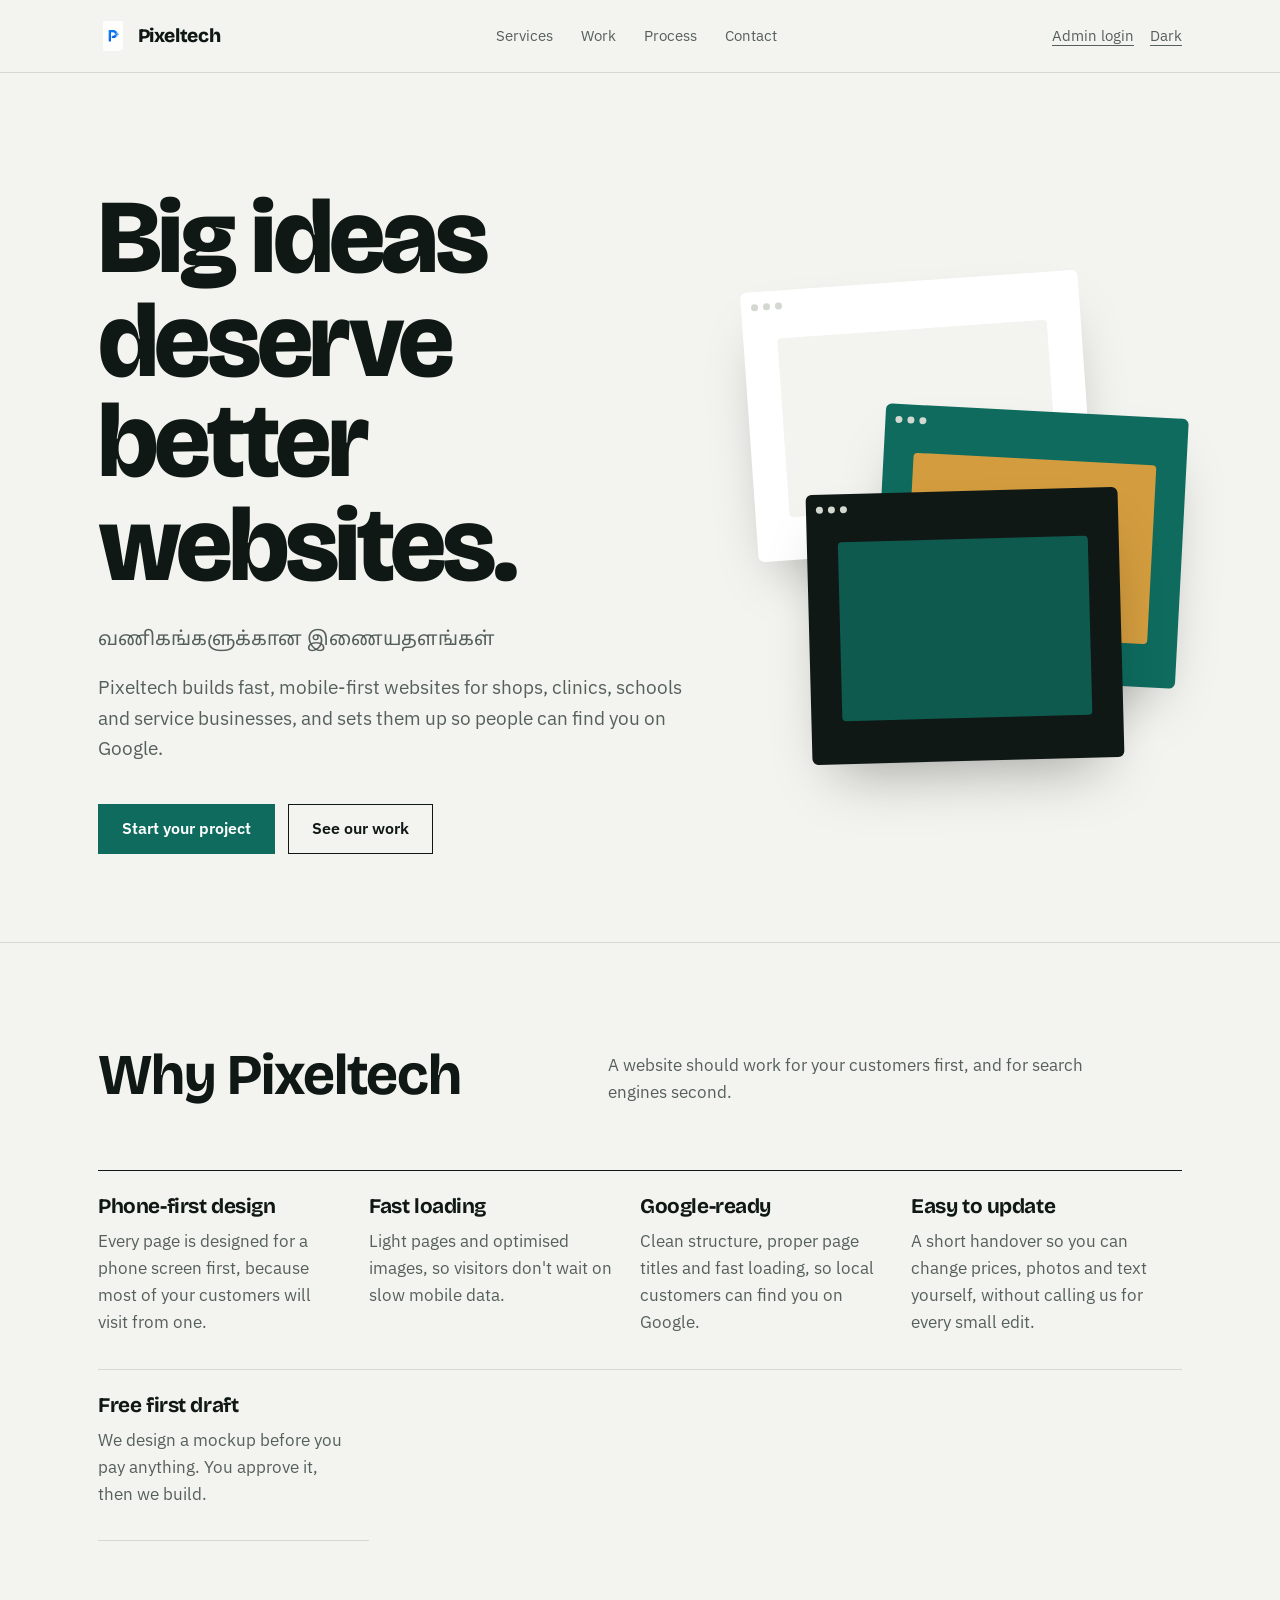
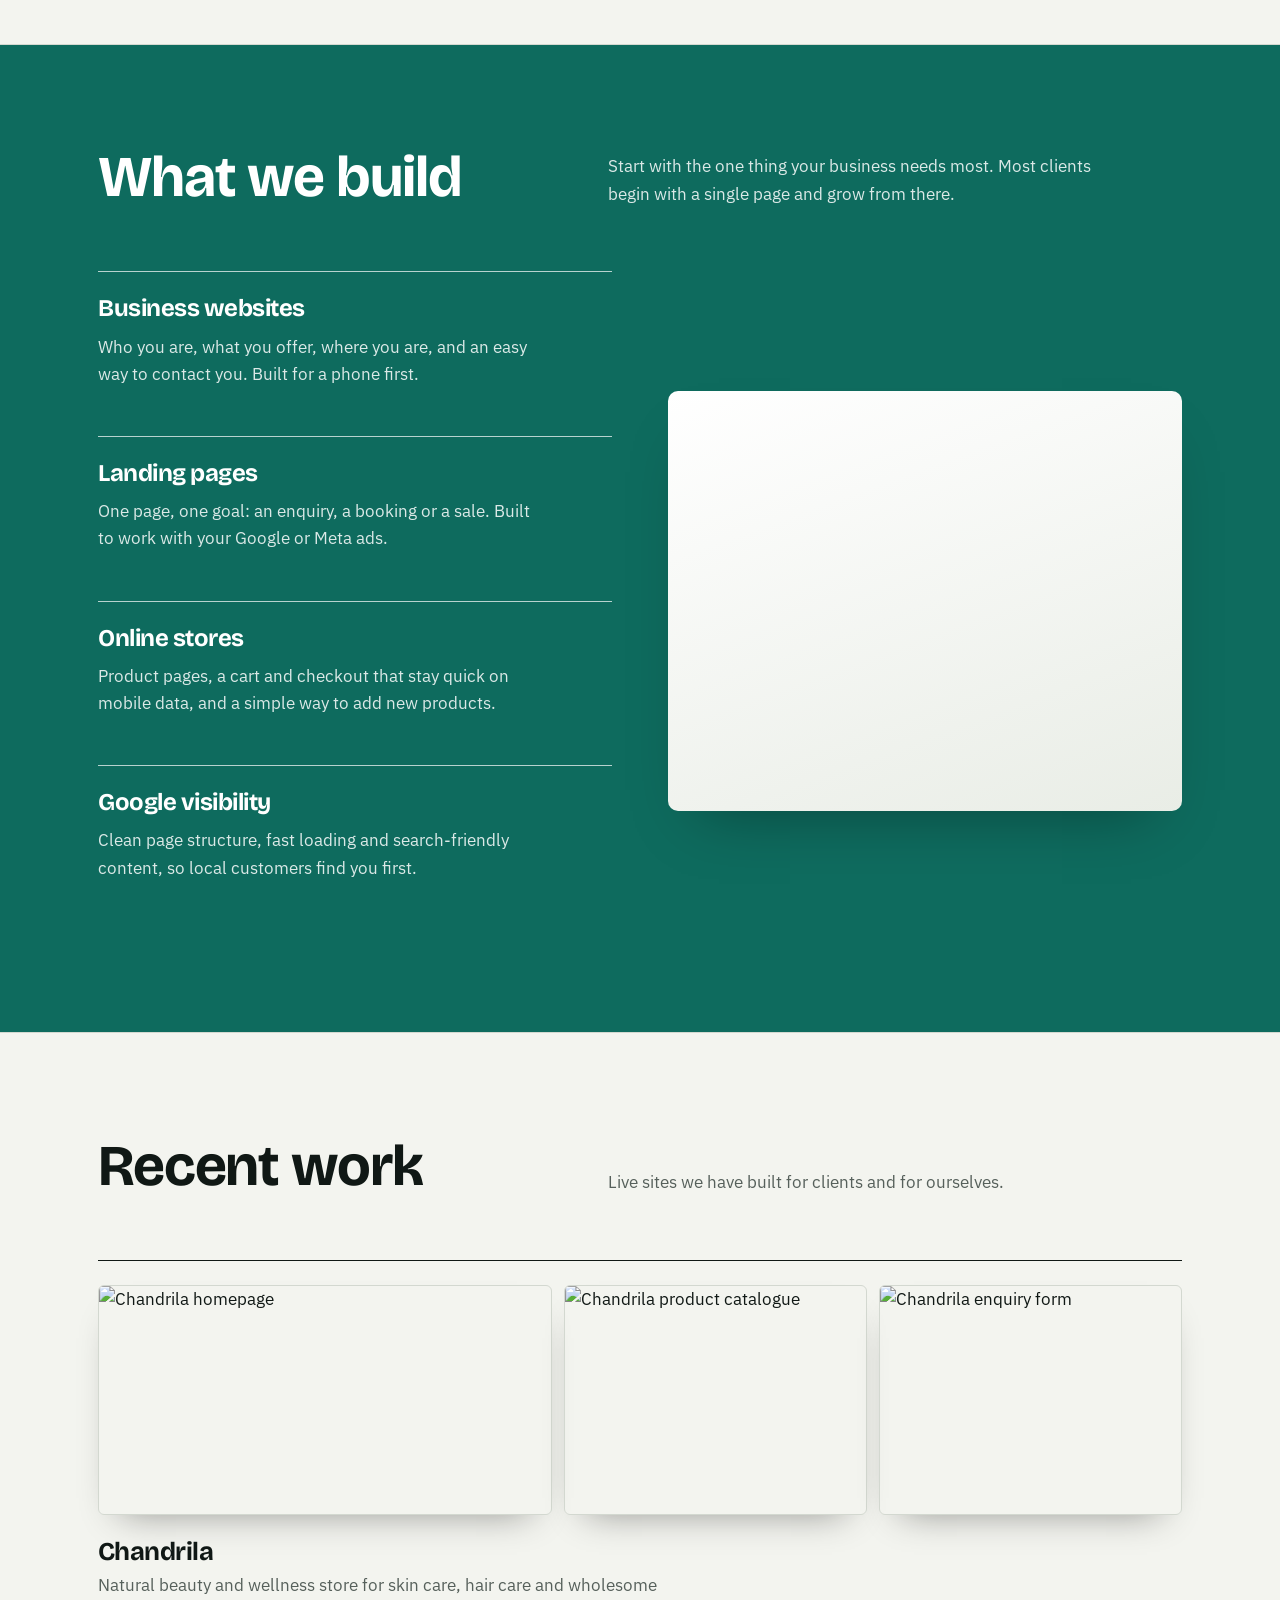
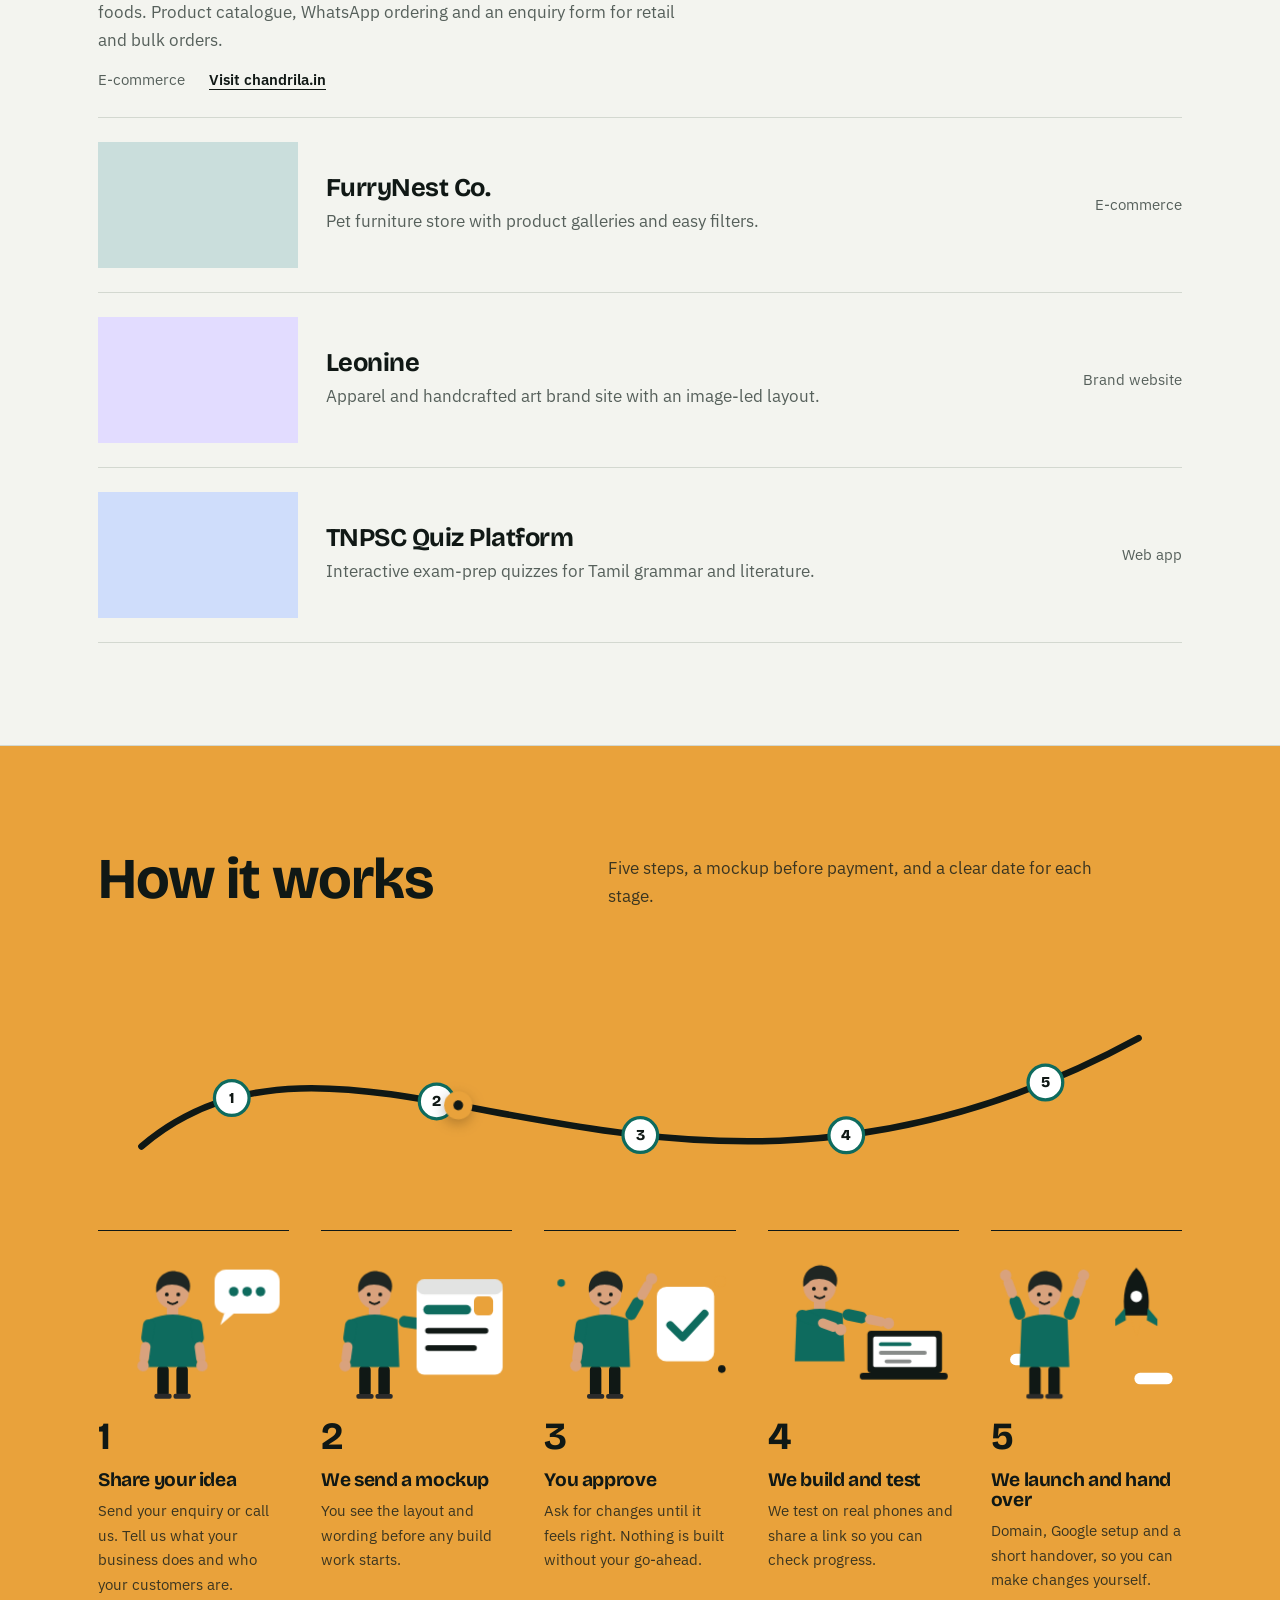
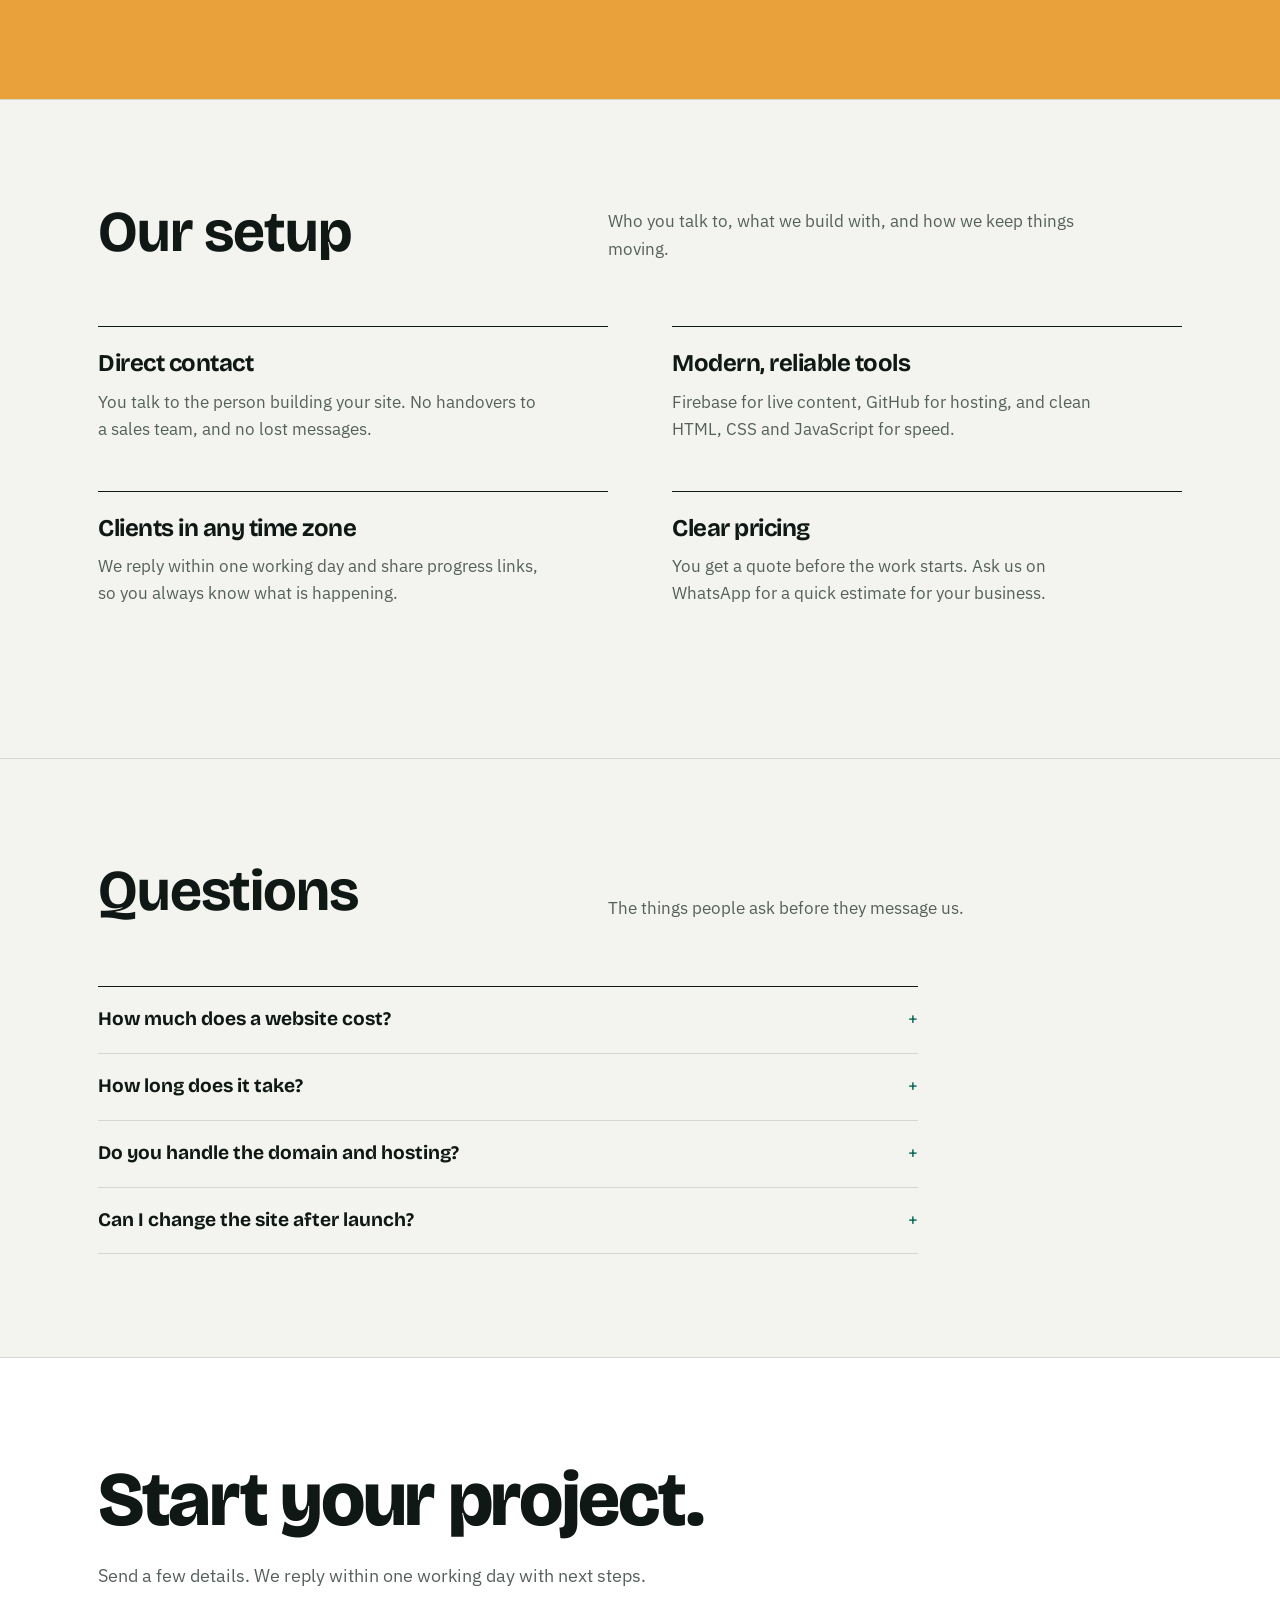
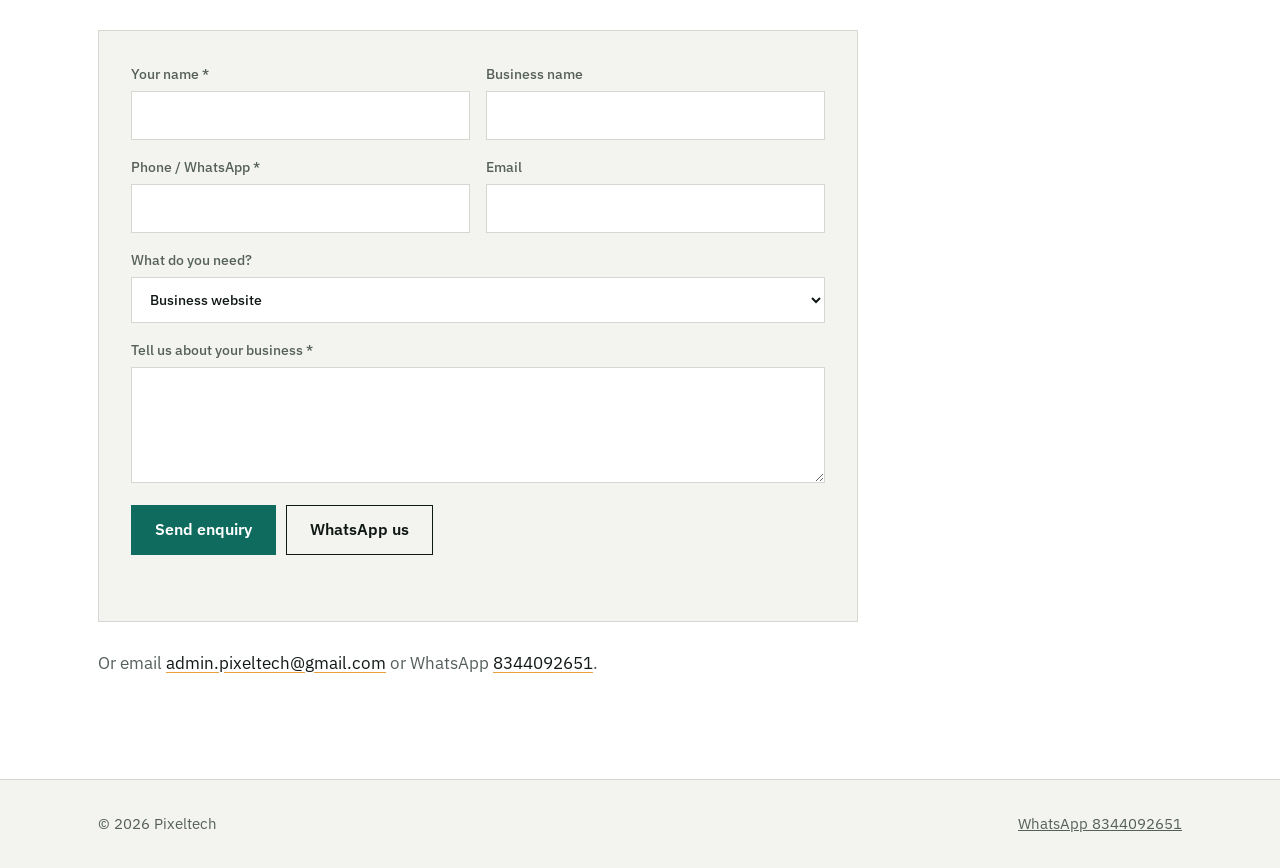
==== index.html @ f790f861 "Update index.html" ====
<!DOCTYPE html>
<html lang="en" data-theme="light">
<head>
<meta charset="utf-8">
<meta name="viewport" content="width=device-width, initial-scale=1">
<title>Pixeltech — Websites for businesses</title>
<meta name="description" content="Pixeltech builds fast, mobile-first websites, landing pages and online stores for businesses in Tamil Nadu.">
<link rel="preconnect" href="https://fonts.googleapis.com">
<link rel="preconnect" href="https://fonts.gstatic.com" crossorigin>
<link href="https://fonts.googleapis.com/css2?family=Bricolage+Grotesque:wght@500;700;800&family=IBM+Plex+Sans:wght@400;500;600&family=Noto+Sans+Tamil:wght@400;600&display=swap" rel="stylesheet">
<script>
  // Theme before first paint
  (function () {
    var t = localStorage.getItem("pixeltech-theme");
    if (!t) t = matchMedia("(prefers-color-scheme: dark)").matches ? "dark" : "light";
    document.documentElement.setAttribute("data-theme", t);
  })();
</script>
<style>
  :root {
    --paper: #F3F4EF; --surface: #FFFFFF; --ink: #101815; --muted: #56605B;
    --rule: #D3D8D0; --accent: #0E6B5E; --accent-ink: #0A5247; --marigold: #E9A23B;
  }
  [data-theme="dark"] {
    --paper: #0F1412; --surface: #161D1A; --ink: #EEF1EC; --muted: #A0ABA5;
    --rule: #2A3430; --accent: #3FB59E; --accent-ink: #7FD6C2; --marigold: #F0B354;
  }
  *, *::before, *::after { box-sizing: border-box; }
  html { scroll-behavior: smooth; }
  body {
    margin: 0; background: var(--paper); color: var(--ink);
    font: 400 17px/1.6 "IBM Plex Sans", "Noto Sans Tamil", system-ui, sans-serif;
    -webkit-font-smoothing: antialiased; overflow-x: hidden;
  }
  a { color: inherit; }
  img { display: block; max-width: 100%; }
  button { font: inherit; color: inherit; cursor: pointer; background: none; border: 0; padding: 0; }
  :focus-visible { outline: 2px solid var(--accent); outline-offset: 3px; border-radius: 2px; }
  h1, h2, h3 { font-family: "Bricolage Grotesque", system-ui, sans-serif; font-weight: 700; letter-spacing: -0.02em; line-height: 1.05; margin: 0; }
  p { margin: 0; }
  .wrap { max-width: 1180px; margin: 0 auto; padding: 0 clamp(1.25rem, 4vw, 3rem); }
  .ta { font-family: "Noto Sans Tamil", "IBM Plex Sans", sans-serif; }
  .muted { color: var(--muted); }
  .hidden { display: none !important; }

  /* Header */
  .top { border-bottom: 1px solid var(--rule); position: sticky; top: 0; z-index: 50; background: var(--paper); }
  .top .wrap { height: 72px; display: flex; align-items: center; justify-content: space-between; gap: 1rem; }
  .brand { display: flex; align-items: center; gap: .6rem; text-decoration: none; font-family: "Bricolage Grotesque", sans-serif; font-weight: 800; font-size: 1.2rem; letter-spacing: -.02em; }
  .brand img { width: 30px; height: 30px; object-fit: contain; }
  nav.links { display: flex; gap: 1.75rem; font-size: .95rem; }
  nav.links a { text-decoration: none; color: var(--muted); padding: .25rem 0; border-bottom: 2px solid transparent; }
  nav.links a:hover { color: var(--ink); border-bottom-color: var(--marigold); }
  .tools { display: flex; gap: 1rem; align-items: center; font-size: .92rem; }
  .tools button { text-decoration: underline; text-underline-offset: 4px; color: var(--muted); }
  .tools button:hover { color: var(--ink); }

  /* Buttons */
  .btn { display: inline-flex; align-items: center; justify-content: center; height: 50px; padding: 0 1.5rem; border-radius: var(--radius); background: var(--accent); color: #fff; font-weight: 600; text-decoration: none; border: 0; font-size: 1rem; }
  .btn:hover { background: var(--accent-ink); }
  .btn.ghost { background: transparent; color: var(--ink); box-shadow: inset 0 0 0 1px var(--ink); }
  .btn.ghost:hover { background: var(--ink); color: var(--paper); }
  .btn:disabled { opacity: .6; cursor: default; }
  .btn-sm { height: 36px; padding: 0 .9rem; font-size: .88rem; }
  .btn.danger { background: transparent; color: #C23B3B; box-shadow: inset 0 0 0 1px #C23B3B; }

  /* Hero */
  .hero { padding: clamp(4rem, 9vw, 7.5rem) 0 clamp(3.5rem, 7vw, 5.5rem); }
  .hero h1 { font-size: clamp(3rem, 8.2vw, 7rem); max-width: 13ch; font-weight: 800; letter-spacing: -0.035em; line-height: .95; }
  .hero h1 .line { display: block; overflow: hidden; padding-bottom: .04em; }
  .hero h1 .line > span { display: inline-block; animation: rise .9s cubic-bezier(.2,.7,.1,1) both; }
  .hero h1 .line:nth-child(2) > span { animation-delay: .12s; }
  .hero h1 .line:nth-child(3) > span { animation-delay: .24s; }
  @keyframes rise { from { transform: translateY(105%); } to { transform: none; } }
  .hero .ta-line { margin-top: 1.6rem; font-size: 1.2rem; color: var(--muted); }
  .hero .lead { margin-top: 1rem; max-width: 56ch; font-size: 1.2rem; color: var(--muted); }
  .hero .actions { margin-top: 2.5rem; display: flex; flex-wrap: wrap; gap: .8rem; }
  .facts { margin-top: clamp(3.5rem, 7vw, 5rem); display: grid; grid-template-columns: repeat(3, 1fr); border-top: 1px solid var(--rule); }
  .facts div { padding: 1.25rem 1.25rem 0 0; }
  .facts strong { display: block; font-family: "Bricolage Grotesque", sans-serif; font-size: 1.25rem; font-weight: 700; }
  .facts span { color: var(--muted); font-size: .95rem; }

  /* Sections */
  section.sec { padding: clamp(4rem, 8vw, 6.5rem) 0; border-top: 1px solid var(--rule); }
  .sec-head { display: grid; grid-template-columns: 1fr 1.2fr; gap: 2rem; align-items: end; margin-bottom: clamp(2.5rem, 5vw, 4rem); }
  .sec-head h2 { font-size: clamp(2.2rem, 4.6vw, 3.6rem); }
  .sec-head p { color: var(--muted); font-size: 1.08rem; max-width: 52ch; }

  /* Services */
  .services { display: grid; grid-template-columns: 1fr 1fr; column-gap: 4rem; }
  .service { border-top: 1px solid var(--ink); padding: 1.5rem 0 3rem; }
  .service h3 { font-size: 1.5rem; }
  .service p { margin-top: .75rem; color: var(--muted); max-width: 44ch; }

  /* Work list */
  .work-list { border-top: 1px solid var(--ink); }
  .work-row { display: grid; grid-template-columns: 200px 1fr auto; gap: 1.75rem; align-items: center; padding: 1.5rem 0; border-bottom: 1px solid var(--rule); color: inherit; text-decoration: none; }
  .work-thumb { width: 200px; height: 126px; border-radius: var(--radius); overflow: hidden; background: color-mix(in srgb, var(--c, #0E6B5E) 22%, var(--surface)); position: relative; }
  .work-thumb img { position: absolute; inset: 0; width: 100%; height: 100%; object-fit: cover; object-position: top; }
  .work-main h3 { font-size: 1.6rem; transition: color .2s; }
  .work-main p { color: var(--muted); margin-top: .4rem; max-width: 60ch; }
  a.work-row:hover .work-main h3 { color: var(--accent); }
  .work-meta { color: var(--muted); font-size: .92rem; text-align: right; line-height: 1.5; }
  .work-visit { font-weight: 600; font-size: .95rem; text-decoration: underline; text-underline-offset: 4px; white-space: nowrap; }

  /* Process */
  .steps { display: grid; grid-template-columns: repeat(4, 1fr); gap: 2rem; counter-reset: s; }
  .step { border-top: 1px solid var(--rule); padding-top: 1.25rem; }
  .step b { display: block; font-family: "Bricolage Grotesque", sans-serif; font-size: 2.4rem; color: var(--marigold); line-height: 1; margin-bottom: .9rem; }
  .step h3 { font-size: 1.2rem; }
  .step p { color: var(--muted); margin-top: .5rem; font-size: .96rem; }

  /* Contact */
  .contact { background: var(--surface); }
  .contact h2 { font-size: clamp(2.6rem, 6vw, 4.8rem); max-width: 16ch; font-weight: 800; letter-spacing: -.03em; }
  .contact p.lead { margin-top: 1.25rem; color: var(--muted); font-size: 1.15rem; max-width: 52ch; }
  .contact .mail { display: inline-block; margin-top: 2rem; font-family: "Bricolage Grotesque", sans-serif; font-size: clamp(1.4rem, 3vw, 2rem); font-weight: 700; color: var(--accent); text-decoration: none; border-bottom: 2px solid var(--marigold); }
  .contact .mail:hover { color: var(--ink); }

  /* Footer */
  footer { border-top: 1px solid var(--rule); padding: 2rem 0; font-size: .92rem; color: var(--muted); }
  footer .wrap { display: flex; justify-content: space-between; flex-wrap: wrap; gap: 1rem; }

  /* Admin */
  .admin-bar { background: var(--ink); color: var(--paper); font-size: .92rem; position: sticky; top: 72px; z-index: 40; }
  .admin-bar .wrap { display: flex; justify-content: space-between; align-items: center; min-height: 46px; gap: 1rem; flex-wrap: wrap; }
  .admin-bar a { color: var(--paper); text-decoration: underline; text-underline-offset: 3px; }
  .admin-bar button { color: var(--paper); text-decoration: underline; text-underline-offset: 3px; margin-left: .75rem; }
  .admin-wrap { display: grid; grid-template-columns: 1.1fr 1fr; gap: 3rem; align-items: start; }
  .admin-form { background: var(--surface); border: 1px solid var(--rule); border-radius: var(--radius); padding: 1.75rem; }
  .admin-form h3 { font-size: 1.3rem; margin-bottom: 1.25rem; }
  .fgrid { display: grid; grid-template-columns: 1fr 1fr; gap: 1rem; }
  .fgrid .full { grid-column: 1 / -1; }
  .admin-form label { display: grid; gap: .35rem; font-size: .86rem; font-weight: 500; color: var(--muted); }
  .admin-form input, .admin-form textarea { width: 100%; padding: .7rem .8rem; border: 1px solid var(--rule); border-radius: var(--radius); background: var(--paper); color: var(--ink); font: inherit; }
  .admin-form input[type=color] { height: 44px; padding: 3px; }
  .factions { display: flex; gap: .6rem; margin-top: 1.25rem; flex-wrap: wrap; }
  .formmsg { min-height: 1.3em; margin-top: .9rem; font-size: .92rem; }
  .formmsg.ok { color: var(--accent); }
  .formmsg.err { color: #C23B3B; }
  .arow { display: flex; justify-content: space-between; align-items: center; gap: 1rem; padding: 1rem 0; border-bottom: 1px solid var(--rule); }
  .arow small { color: var(--muted); }
  .aact { display: flex; gap: .5rem; flex-shrink: 0; }
  @media (max-width: 900px) { .admin-wrap { grid-template-columns: 1fr; } }

  /* Login modal */
  .modal-bg { position: fixed; inset: 0; z-index: 100; background: rgba(10,14,12,.55); display: grid; place-items: center; padding: 1.25rem; }
  .modal { width: 100%; max-width: 380px; background: var(--surface); border: 1px solid var(--rule); border-radius: var(--radius); padding: 1.75rem; }
  .modal h2 { font-size: 1.6rem; margin: .4rem 0 1.2rem; }
  .modal label { display: block; font-size: .86rem; font-weight: 500; color: var(--muted); margin-bottom: .35rem; }
  .modal input { width: 100%; height: 46px; padding: 0 .9rem; border: 1px solid var(--rule); border-radius: var(--radius); background: var(--paper); color: var(--ink); font: inherit; margin-bottom: 1rem; }
  .modal .err { color: #C23B3B; font-size: .9rem; min-height: 1.3em; margin: -.4rem 0 .8rem; }
  .modal .row { display: flex; gap: .6rem; justify-content: flex-end; }
  .modal .close { color: var(--muted); text-decoration: underline; }

  /* Responsive */
  @media (max-width: 900px) {
    nav.links { display: none; }
    .sec-head, .services { grid-template-columns: 1fr; }
    .services { row-gap: 1.5rem; }
    .steps { grid-template-columns: 1fr 1fr; row-gap: 2.5rem; }
  }
  @media (max-width: 640px) {
    .facts { grid-template-columns: 1fr; }
    .facts div { padding: 1rem 0; border-bottom: 1px solid var(--rule); }
    .work-row { grid-template-columns: 1fr; gap: 1rem; }
    .work-thumb { width: 100%; height: 170px; }
    .work-meta { text-align: left; }
    .fgrid { grid-template-columns: 1fr; }
    .steps { grid-template-columns: 1fr; }
    .tools .hide-sm { display: none; }
  }
  @media (prefers-reduced-motion: reduce) {
    *, *::before, *::after { animation: none !important; transition: none !important; scroll-behavior: auto !important; }
  }

  /* Bold moments: split hero, colour blocks */
  .hero-grid { display: grid; grid-template-columns: 1.15fr .85fr; gap: clamp(2rem, 5vw, 4rem); align-items: center; }
  .wall { position: relative; height: 480px; }
  .panel { position: absolute; width: 78%; height: 270px; border-radius: 6px; background: var(--surface); overflow: hidden; box-shadow: 0 30px 60px -24px rgba(0,0,0,.35); }
  .panel i { display: inline-block; width: 7px; height: 7px; border-radius: 50%; background: var(--rule); margin: 9px 0 0 10px; }
  .panel i + i { margin-left: 5px; }
  .panel .ph { position: absolute; left: 10%; right: 10%; top: 48px; bottom: 16%; border-radius: 4px; background: var(--paper); }
  .panel.p1 { top: 0; left: 0; transform: rotate(-4deg); }
  .panel.p2 { top: 130px; right: 0; width: 70%; transform: rotate(3deg); background: var(--accent); }
  .panel.p2 .ph { background: var(--marigold); opacity: .9; }
  .panel.p3 { bottom: 0; left: 14%; width: 72%; transform: rotate(-1.5deg); background: var(--ink); }
  .panel.p3 .ph { background: var(--accent); opacity: .8; }
  @media (max-width: 900px) { .hero-grid { grid-template-columns: 1fr; } .wall { height: 380px; } .panel { height: 210px; } .panel.p2 { top: 110px; } }
  .tint-accent { background: var(--accent); color: #fff; }
  .tint-accent h2, .tint-accent h3 { color: #fff; }
  .tint-accent .sec-head p, .tint-accent .service p { color: rgba(255,255,255,.85); }
  .tint-accent .service { border-top-color: rgba(255,255,255,.7); }
  [data-theme="dark"] .tint-accent { color: #0F1412; }
  [data-theme="dark"] .tint-accent h2, [data-theme="dark"] .tint-accent h3 { color: #0F1412; }
  [data-theme="dark"] .tint-accent .sec-head p, [data-theme="dark"] .tint-accent .service p { color: #1F2A26; }
  [data-theme="dark"] .tint-accent .service { border-top-color: #0F1412; }
  .tint-marigold { background: var(--marigold); color: var(--ink); }
  .tint-marigold .sec-head p, .tint-marigold .step p { color: #3B3520; }
  .tint-marigold .step { border-top-color: var(--ink); }
  .tint-marigold .step b { color: var(--ink); }

  /* Why / setup / FAQ / enquiry */
  .why-grid { display: grid; grid-template-columns: repeat(auto-fit, minmax(230px, 1fr)); border-top: 1px solid var(--ink); }
  .why-item { padding: 1.6rem 1.6rem 2rem 0; border-bottom: 1px solid var(--rule); }
  .why-item h3 { font-size: 1.3rem; }
  .why-item p { margin-top: .6rem; color: var(--muted); }
  .steps { grid-template-columns: repeat(5, 1fr); }
  @media (max-width: 1100px) { .steps { grid-template-columns: repeat(2, 1fr); } }
  .faq { max-width: 820px; border-top: 1px solid var(--ink); }
  .faq details { border-bottom: 1px solid var(--rule); padding: 1.1rem 0; }
  .faq summary { cursor: pointer; font-family: "Bricolage Grotesque", sans-serif; font-weight: 700; font-size: 1.2rem; list-style: none; display: flex; justify-content: space-between; gap: 1rem; }
  .faq summary::-webkit-details-marker { display: none; }
  .faq summary::after { content: "+"; font-weight: 400; color: var(--accent); }
  .faq details[open] summary::after { content: "–"; }
  .faq details p { margin-top: .7rem; color: var(--muted); max-width: 62ch; }
  .enq { margin-top: 2.5rem; max-width: 760px; background: var(--paper); border: 1px solid var(--rule); border-radius: var(--radius); padding: clamp(1.25rem, 3vw, 2rem); }
  .enq label { display: grid; gap: .35rem; font-size: .88rem; font-weight: 500; color: var(--muted); }
  .enq input, .enq select, .enq textarea { width: 100%; padding: .75rem .85rem; border: 1px solid var(--rule); border-radius: var(--radius); background: var(--surface); color: var(--ink); font: inherit; }
  .enq .factions { margin-top: 1.4rem; }
  .enq .formmsg.ok { color: var(--accent); }
  .contact .direct { margin-top: 1.75rem; color: var(--muted); }
  .contact .direct a { color: var(--ink); text-decoration-color: var(--marigold); text-underline-offset: 3px; }
  .contact .lead { margin-bottom: 0; }
  footer a { color: var(--muted); }

  /* Animated process scenes (original illustrations) */
  .scene { height: 150px; margin-bottom: 1.25rem; }
  .scene svg { width: 100%; height: 100%; overflow: visible; }
  .scene * { animation-play-state: paused; animation-fill-mode: both; }
  .live .scene * { animation-play-state: running; }
  .scene .d { animation: bob 1.1s ease-in-out infinite; transform-box: fill-box; transform-origin: center; }
  .scene .d2 { animation-delay: .15s; } .scene .d3 { animation-delay: .3s; }
  @keyframes bob { 0%, 100% { transform: translateY(0); } 50% { transform: translateY(-6px); } }
  .scene .draw, .scene .check { stroke-dasharray: 1; stroke-dashoffset: 1; animation: draw 1.3s ease-out .2s forwards; }
  .scene .draw.d2 { animation-delay: .5s; } .scene .draw.d3 { animation-delay: .8s; }
  .scene .check { animation-delay: .4s; }
  .scene .draw-box { animation: pop .6s cubic-bezier(.2,1.4,.4,1) 1.1s both; transform-box: fill-box; transform-origin: center; }
  .scene .pop { animation: pop .6s cubic-bezier(.2,1.4,.4,1) .9s both; transform-box: fill-box; transform-origin: center; }
  @keyframes draw { from { stroke-dashoffset: 1; } to { stroke-dashoffset: 0; } }
  @keyframes pop { from { transform: scale(0); } to { transform: scale(1); } }
  .scene .code { animation: blink 1.4s steps(2) infinite; }
  .scene .code.c2 { animation-delay: .4s; } .scene .code.c3 { animation-delay: .8s; }
  .scene .caret { animation: blink .9s steps(2) infinite; }
  @keyframes blink { 50% { opacity: .15; } }
  .scene .rocket { animation: bob 1.8s ease-in-out infinite; transform-box: fill-box; }
  .scene .flame { animation: flicker .3s ease-in-out infinite alternate; transform-box: fill-box; transform-origin: top; }
  @keyframes flicker { to { transform: scaleY(.55); } }
  .scene .star { animation: twinkle 1.8s ease-in-out infinite; }
  .scene .s2 { animation-delay: .6s; } .scene .s3 { animation-delay: 1.2s; }
  @keyframes twinkle { 50% { opacity: .15; } }
  @media (prefers-reduced-motion: reduce) {
    .scene .draw, .scene .check { stroke-dashoffset: 0; }
    .scene .draw-box, .scene .pop { transform: none; }
  }

  /* Mascot animations (original character) */
  .scene .eye { transform-box: fill-box; transform-origin: center; animation: eyeblink 4.5s infinite; }
  @keyframes eyeblink { 0%, 94%, 100% { transform: scaleY(1); } 97% { transform: scaleY(.1); } }
  .scene .buddy { transform-box: fill-box; transform-origin: center; animation: idle 2.4s ease-in-out infinite; }
  @keyframes idle { 50% { transform: translateY(-3px); } }
  .step:hover .buddy { animation: jump .6s ease; }
  @keyframes jump { 30% { transform: translateY(-16px); } 60% { transform: translateY(0); } }
  .scene .arm { transform-box: fill-box; transform-origin: 50% 0; }
  .scene .arm.wave { animation: wave 1s ease-in-out infinite; }
  @keyframes wave { 50% { transform: rotate(-24deg); } }
  .scene .arm.point { transform: rotate(-50deg); }
  .scene .arm.type { animation: typing .35s ease-in-out infinite alternate; }
  @keyframes typing { to { transform: translateY(5px); } }
  .scene .ant { transform-box: fill-box; transform-origin: center; animation: twinkle 1.4s ease-in-out infinite; }
  .scene .pop.p2 { animation-delay: .25s; } .scene .pop.p3 { animation-delay: .5s; }
  .scene .cloud { animation: drift 6s linear infinite; }
  .scene .cloud.c2 { animation-duration: 8s; animation-delay: -3s; }
  @keyframes drift { from { transform: translateX(30px); } to { transform: translateX(-40px); } }
  .scene .rocket { animation: launch 2.4s ease-in-out infinite; transform-box: fill-box; }
  @keyframes launch { 50% { transform: translateY(-8px); } }
  @media (prefers-reduced-motion: reduce) {
    .scene .arm.point { transform: rotate(-50deg); }
    .scene .pop { transform: none; }
  }

  /* Human figure: articulated limbs, natural easing */
  .scene .h-arm, .scene .h-fore, .scene .h-leg, .scene .h-head, .scene .h-torso, .scene .h-legs { transform-box: fill-box; }
  .scene .h-arm { transform-origin: 50% 0; transform: rotate(8deg); }
  .scene .h-arm.r { transform: rotate(-8deg); }
  .scene .h-fore { transform-origin: 50% 0; }
  .scene .h-leg { transform-origin: 50% 0; }
  .scene .h-head { transform-origin: 50% 100%; animation: headIdle 3.6s ease-in-out infinite; }
  .scene .h-torso { transform-origin: 50% 100%; animation: breathe 3.2s ease-in-out infinite; }
  @keyframes headIdle { 50% { transform: rotate(-3deg); } }
  @keyframes breathe { 50% { transform: scaleY(1.025); } }
  .scene .h-eye { transform-box: fill-box; transform-origin: center; animation: eyeblink 4.5s infinite; }
  @keyframes eyeblink { 0%, 94%, 100% { transform: scaleY(1); } 97% { transform: scaleY(.1); } }
  .scene .h-mouth { transform-box: fill-box; transform-origin: center; }
  /* Talking: right arm gestures with a bent elbow, mouth opens and closes */
  .talk .h-arm.r { animation: talkArm 1.8s ease-in-out infinite; }
  .talk .h-arm.r .h-fore { animation: talkFore 1.8s ease-in-out infinite; }
  .talk .h-mouth { animation: talkMouth .45s steps(2) infinite; }
  @keyframes talkArm { 0%, 100% { transform: rotate(-30deg); } 50% { transform: rotate(-70deg); } }
  @keyframes talkFore { 0%, 100% { transform: rotate(-10deg); } 50% { transform: rotate(-55deg); } }
  @keyframes talkMouth { 50% { transform: scaleY(.3); } }
  /* Pointing at the mockup: arm stretched, head turns toward it */
  .point .h-arm.r { transform: rotate(-82deg); animation: pointSway 2.6s ease-in-out infinite; }
  .point .h-arm.r .h-fore { transform: rotate(-6deg); }
  .point .h-head { animation: lookAt 2.6s ease-in-out infinite; }
  @keyframes pointSway { 50% { transform: rotate(-76deg); } }
  @keyframes lookAt { 50% { transform: rotate(-6deg); } }
  /* Thumbs up: arm raised, hand flicks */
  .thumb .h-arm.r { transform: rotate(-150deg); animation: thumbRaise 1.4s ease-in-out infinite; }
  .thumb .h-arm.r .h-fore { animation: thumbFlick 1.4s ease-in-out infinite; }
  .thumb .h-head { animation: nod 1.4s ease-in-out infinite; }
  @keyframes thumbRaise { 50% { transform: rotate(-156deg); } }
  @keyframes thumbFlick { 50% { transform: rotate(-24deg); } }
  @keyframes nod { 50% { transform: rotate(4deg); } }
  /* Typing at the laptop: seated, forearms alternate */
  .type .h-arm.r { transform: rotate(-78deg); }
  .type .h-arm.l { transform: rotate(-70deg); }
  .type .h-arm .h-fore { animation: typeFore .42s ease-in-out infinite alternate; }
  .type .h-arm.l .h-fore { animation-delay: .21s; }
  @keyframes typeFore { to { transform: rotate(-20deg); } }
  .type .h-head { animation: lean 2.2s ease-in-out infinite; }
  @keyframes lean { 50% { transform: rotate(-5deg) translateY(1px); } }
  /* Celebrating: both arms up, a small hop */
  .cheer .h-arm.r { transform: rotate(-160deg); animation: cheerR 1.2s ease-in-out infinite; }
  .cheer .h-arm.l { transform: rotate(160deg); animation: cheerL 1.2s ease-in-out infinite; }
  .cheer .h-legs { animation: hop 1.2s ease-in-out infinite; }
  @keyframes cheerR { 50% { transform: rotate(-146deg); } }
  @keyframes cheerL { 50% { transform: rotate(146deg); } }
  @keyframes hop { 50% { transform: translateY(-4px); } }
  /* Hover: the figure hops */
  .step:hover .person { animation: hopH .6s ease; }
  @keyframes hopH { 30% { transform: translateY(-14px); } 60% { transform: translateY(0); } }
  @media (prefers-reduced-motion: reduce) {
    .scene .h-head, .scene .h-torso, .scene .h-arm, .scene .h-fore { animation: none !important; }
  }

  /* Services showcase */
  .svc-layout { display: grid; grid-template-columns: 1fr 1fr; gap: 3.5rem; align-items: center; }
  .svc-list { grid-template-columns: 1fr; column-gap: 0; }
  .stage { position: relative; height: 420px; background: #fff; color: #101815; border-radius: 10px; overflow: hidden; box-shadow: 0 30px 60px -30px rgba(0,0,0,.35); }
  .slide { position: absolute; inset: 22px; opacity: 0; animation: slideFade 16s infinite; }
  .sl2 { animation-delay: 4s; } .sl3 { animation-delay: 8s; } .sl4 { animation-delay: 12s; }
  @keyframes slideFade { 0% { opacity: 0; transform: translateY(10px); } 5% { opacity: 1; transform: none; } 22% { opacity: 1; } 27%, 100% { opacity: 0; } }
  .cap { position: absolute; left: 0; bottom: -6px; font-family: "Bricolage Grotesque", sans-serif; font-weight: 700; font-size: 1.05rem; }
  .win { position: absolute; left: 0; right: 0; top: 0; bottom: 34px; background: #F3F4EF; border-radius: 8px; border: 1px solid #D3D8D0; overflow: hidden; padding: 0 0 12px; }
  .wb { height: 20px; background: #E4E7E0; display: flex; gap: 5px; align-items: center; padding: 0 9px; }
  .wb i { width: 7px; height: 7px; border-radius: 50%; background: #B7BDB5; }
  .blk { margin: 12px 12px 0; height: 80px; border-radius: 6px; background: #0E6B5E; transform-origin: left; animation: grow 3s ease-out infinite; }
  @keyframes grow { 0% { transform: scaleX(.2); } 40%, 100% { transform: scaleX(1); } }
  .ln { margin: 10px 12px 0; height: 8px; border-radius: 4px; background: #101815; opacity: .18; }
  .ln.w1 { width: 70%; } .ln.w2 { width: 48%; }
  .cols { display: flex; gap: 8px; margin: 12px; } .cols span { flex: 1; height: 36px; border-radius: 4px; background: #E9A23B; animation: rise 2.4s ease-in-out infinite; }
  .cols span:nth-child(2) { animation-delay: .3s; } .cols span:nth-child(3) { animation-delay: .6s; }
  @keyframes rise { 50% { transform: translateY(-5px); } }
  .big { margin: 14px 12px 0; height: 56px; border-radius: 6px; background: #101815; }
  .btnm { margin: 14px 12px 0; width: 90px; height: 28px; border-radius: 6px; background: #0E6B5E; color: #fff; font-size: 12px; display: flex; align-items: center; justify-content: center; animation: press 2s ease-in-out infinite; }
  @keyframes press { 50% { transform: scale(.94); background: #E9A23B; color: #101815; } }
  .cursor { position: absolute; left: 100px; top: 96px; width: 14px; height: 14px; background: #101815; clip-path: polygon(0 0, 100% 50%, 55% 60%, 40% 100%); animation: click 2s ease-in-out infinite; }
  @keyframes click { 0% { transform: translate(60px, 40px); } 50%, 100% { transform: translate(0, 0); } }
  .tiles { display: grid; grid-template-columns: repeat(2, 1fr); gap: 10px; margin: 12px; }
  .tiles .t { height: 62px; border-radius: 6px; animation: tileIn 4s ease-out infinite; }
  .t1 { background: #0E6B5E; } .t2 { background: #E9A23B; animation-delay: .2s !important; } .t3 { background: #101815; animation-delay: .4s !important; } .t4 { background: #7B61FF; animation-delay: .6s !important; }
  @keyframes tileIn { 0% { transform: scale(.4); opacity: 0; } 12%, 100% { transform: scale(1); opacity: 1; } }
  .cart { margin: 0 12px; font-size: 14px; display: inline-block; padding: 6px 12px; border-radius: 999px; background: #101815; color: #F3F4EF; }
  .cart b { display: inline-block; animation: badge 2s infinite; }
  @keyframes badge { 50% { transform: scale(1.4); color: #E9A23B; } }
  .search { margin: 14px 12px 0; height: 36px; border-radius: 999px; border: 1px solid #D3D8D0; background: #fff; display: flex; align-items: center; padding: 0 14px; font-size: 14px; overflow: hidden; }
  .typed { white-space: nowrap; overflow: hidden; width: 0; animation: type 4s steps(15) infinite; }
  @keyframes type { 0% { width: 0; } 55%, 100% { width: 9.5em; } }
  .caret { display: inline-block; width: 2px; height: 16px; background: #101815; margin-left: 2px; animation: blink .8s steps(2) infinite; }
  @keyframes blink { 50% { opacity: 0; } }
  .res { margin: 12px 12px 0; height: 26px; border-radius: 6px; background: #fff; border: 1px solid #D3D8D0; animation: resIn 4s ease-out infinite; }
  .res.r2 { animation-delay: .25s; } .res.r3 { animation-delay: .5s; }
  @keyframes resIn { 0%, 40% { opacity: 0; transform: translateY(6px); } 60%, 100% { opacity: 1; transform: none; } }
  @media (max-width: 900px) { .svc-layout { grid-template-columns: 1fr; } .stage { height: 360px; } }

  /* Journey (How it works) */
  .journey { margin: 0 0 2.5rem; }
  .journey svg { width: 100%; height: auto; display: block; overflow: visible; }
  .route-bg { stroke: #101815; stroke-opacity: .25; stroke-width: 3; stroke-dasharray: 2 10; stroke-linecap: round; }
  .route { stroke: #101815; stroke-width: 6; stroke-linecap: round; stroke-dasharray: 1; stroke-dashoffset: 1; animation: draw 3s ease forwards; }
  .stop { fill: #fff; stroke: #0E6B5E; stroke-width: 3; }
  .snum { font-family: "Bricolage Grotesque", sans-serif; font-weight: 800; font-size: 14px; fill: #101815; text-anchor: middle; dominant-baseline: central; pointer-events: none; }
  .stop.st1 { animation: st1 10s linear infinite; } .stop.st2 { animation: st2 10s linear infinite; } .stop.st3 { animation: st3 10s linear infinite; }
  .stop.st4 { animation: st4 10s linear infinite; } .stop.st5 { animation: st5 10s linear infinite; }
  @keyframes st1{0%{fill:#fff;stroke:#0E6B5E}9%{fill:#fff;stroke:#0E6B5E}11%,100%{fill:#0E6B5E;stroke:#0E6B5E}}@keyframes st2{0%{fill:#fff;stroke:#0E6B5E}29%{fill:#fff;stroke:#0E6B5E}31%,100%{fill:#0E6B5E;stroke:#0E6B5E}}@keyframes st3{0%{fill:#fff;stroke:#0E6B5E}49%{fill:#fff;stroke:#0E6B5E}51%,100%{fill:#0E6B5E;stroke:#0E6B5E}}@keyframes st4{0%{fill:#fff;stroke:#0E6B5E}69%{fill:#fff;stroke:#0E6B5E}71%,100%{fill:#0E6B5E;stroke:#0E6B5E}}@keyframes st5{0%{fill:#fff;stroke:#0E6B5E}89%{fill:#fff;stroke:#0E6B5E}91%,100%{fill:#0E6B5E;stroke:#0E6B5E}}
  .traveller { filter: drop-shadow(0 4px 6px rgba(0,0,0,.25)); }
  .steps .step { position: relative; }
  @media (max-width: 1100px) { .steps { grid-template-columns: repeat(2, 1fr); } }
  @media (prefers-reduced-motion: reduce) {
    .route { stroke-dashoffset: 0; }
    .traveller animateMotion { display: none; }
  }

  /* Cartoon scenes sit above the journey cards */
  .steps .scene { height: 150px; margin-bottom: 1rem; }
  .steps .scene svg { width: 100%; height: 100%; overflow: visible; }
  .steps .scene * { animation-play-state: paused; animation-fill-mode: both; }
  .journey + .steps .scene * , .live .steps .scene * { animation-play-state: running; }
  .steps .scene .draw, .steps .scene .check { stroke-dasharray: 1; stroke-dashoffset: 1; animation: draw 1.3s ease-out .2s forwards; }
  .steps .scene .check { animation-delay: .4s; }
  .steps .scene .draw.d2 { animation-delay: .5s; } .steps .scene .draw.d3 { animation-delay: .8s; }
  .steps .scene .draw-box, .steps .scene .pop { animation: pop .6s cubic-bezier(.2,1.4,.4,1) 1s both; transform-box: fill-box; transform-origin: center; }
  .steps .scene .pop.p2 { animation-delay: 1.2s; } .steps .scene .pop.p3 { animation-delay: 1.4s; }
  .steps .scene .d { animation: bob 1.1s ease-in-out infinite; transform-box: fill-box; transform-origin: center; }
  .steps .scene .d2 { animation-delay: .15s; } .steps .scene .d3 { animation-delay: .3s; }
  .steps .scene .code { animation: blink 1.4s steps(2) infinite; }
  .steps .scene .code.c2 { animation-delay: .4s; } .steps .scene .code.c3 { animation-delay: .8s; }
  .steps .scene .cloud { animation: drift 6s linear infinite; } .steps .scene .cloud.c2 { animation-duration: 8s; animation-delay: -3s; }
  .steps .scene .rocket { animation: launch 2.4s ease-in-out infinite; transform-box: fill-box; }
  .steps .scene .flame { animation: flicker .3s ease-in-out infinite alternate; transform-box: fill-box; transform-origin: top; }
  @keyframes bob { 50% { transform: translateY(-6px); } }
  @keyframes draw { from { stroke-dashoffset: 1; } to { stroke-dashoffset: 0; } }
  @keyframes pop { from { transform: scale(0); } to { transform: scale(1); } }
  @keyframes blink { 50% { opacity: .15; } }
  @keyframes drift { from { transform: translateX(30px); } to { transform: translateX(-40px); } }
  @keyframes launch { 50% { transform: translateY(-8px); } }
  @keyframes flicker { to { transform: scaleY(.55); } }

  /* Realistic showcase */
  .stage { background: linear-gradient(160deg, #FFFFFF 0%, #E9EDE6 100%); }
  .slide { inset: 26px 22px 40px; }
  .cap { bottom: -34px; left: 0; font-size: .95rem; color: #101815; }
  .r-browser { position: absolute; inset: 0; background: #fff; border-radius: 10px; overflow: hidden; box-shadow: 0 22px 44px -16px rgba(16,24,21,.45), 0 0 0 1px rgba(16,24,21,.07); display: flex; flex-direction: column; }
  .r-bar { height: 28px; background: linear-gradient(#F4F5F2,#E6E8E3); display: flex; align-items: center; gap: 6px; padding: 0 10px; border-bottom: 1px solid #D9DDD6; }
  .r-bar i { width: 9px; height: 9px; border-radius: 50%; background: #CFD3CC; }
  .r-url { margin-left: 14px; flex: 1; max-width: 60%; height: 16px; border-radius: 8px; background: #fff; font: 10px/16px "IBM Plex Sans", sans-serif; color: #6B736E; padding-left: 8px; }
  .r-cart { margin-left: auto; width: 18px; height: 18px; border-radius: 50%; background: #E9A23B; font: 700 11px/18px sans-serif; text-align: center; color: #101815; animation: cartBump 3s ease-in-out infinite; }
  @keyframes cartBump { 0%, 70%, 100% { transform: scale(1); } 80% { transform: scale(1.35); } }
  .r-nav { display: flex; align-items: center; gap: 10px; padding: 9px 12px; border-bottom: 1px solid #ECEEEA; }
  .r-logo { width: 16px; height: 16px; border-radius: 4px; background: linear-gradient(135deg,#0E6B5E,#0A4F45); }
  .r-links { flex: 1; display: flex; gap: 8px; } .r-links b { width: 26px; height: 5px; border-radius: 3px; background: #D5D9D2; }
  .r-cta-s { width: 40px; height: 14px; border-radius: 7px; background: #0E6B5E; }
  .r-hero { flex: 1; display: grid; grid-template-columns: 1.1fr 1fr; gap: 12px; padding: 14px 12px 6px; }
  .r-copy { display: flex; flex-direction: column; gap: 7px; justify-content: center; }
  .h1a, .h1b { display: block; height: 14px; border-radius: 4px; background: #101815; animation: fadeUp 4s ease-out infinite; }
  .h1b { width: 72%; height: 14px; background: #0E6B5E; animation-delay: .15s; }
  .p { display: block; height: 6px; width: 92%; border-radius: 3px; background: #C9CEC6; animation: fadeUp 4s ease-out .3s infinite; } .p2 { width: 70%; animation-delay: .45s; }
  .btn-s { display: block; width: 58px; height: 16px; border-radius: 8px; background: #E9A23B; margin-top: 4px; animation: pressS 2.6s ease-in-out infinite; }
  @keyframes pressS { 60% { transform: scale(.92); } 70%, 100% { transform: scale(1); } }
  @keyframes fadeUp { 0% { opacity: 0; transform: translateY(6px); } 15%, 90% { opacity: 1; transform: none; } 100% { opacity: 0; } }
  .r-img { border-radius: 8px; background: linear-gradient(135deg, #0E6B5E 0%, #3FB59E 45%, #E9A23B 100%); box-shadow: inset 0 0 0 1px rgba(255,255,255,.25), 0 8px 16px -8px rgba(0,0,0,.35); }
  .r-cards { display: grid; grid-template-columns: repeat(3,1fr); gap: 8px; padding: 0 12px 12px; }
  .r-cards span { height: 36px; border-radius: 6px; background: #F1F3EF; border: 1px solid #E2E6DF; animation: lift 3s ease-in-out infinite; }
  .r-cards span:nth-child(2) { animation-delay: .25s; } .r-cards span:nth-child(3) { animation-delay: .5s; }
  @keyframes lift { 50% { transform: translateY(-3px); box-shadow: 0 6px 10px -6px rgba(0,0,0,.35); } }

  .r-phone { position: absolute; left: 50%; top: 0; transform: translateX(-50%); width: 170px; height: 100%; max-height: 330px; background: #101815; border-radius: 30px; padding: 9px; box-shadow: 0 26px 46px -16px rgba(16,24,21,.6); }
  .notch { position: absolute; top: 14px; left: 50%; transform: translateX(-50%); width: 56px; height: 14px; border-radius: 8px; background: #101815; z-index: 2; }
  .r-screen { position: relative; height: 100%; border-radius: 22px; background: linear-gradient(#FFFFFF, #F4F5F1); padding: 34px 14px 14px; display: flex; flex-direction: column; gap: 9px; overflow: hidden; }
  .r-screen .h1a, .r-screen .h1b { height: 12px; }
  .field { height: 22px; border-radius: 6px; border: 1px solid #D3D8D0; background: #fff; box-shadow: inset 0 1px 2px rgba(0,0,0,.05); }
  .btn-p { margin-top: 6px; height: 28px; border-radius: 8px; background: linear-gradient(#17806F,#0E6B5E); color: #fff; font: 600 11px/28px "IBM Plex Sans", sans-serif; text-align: center; box-shadow: 0 6px 12px -6px rgba(14,107,94,.8); animation: pressP 2.4s ease-in-out infinite; }
  @keyframes pressP { 55% { transform: scale(.95); background: #E9A23B; color: #101815; } 70%, 100% { transform: scale(1); } }
  .tap { position: absolute; left: 60%; top: 62%; width: 22px; height: 22px; border-radius: 50%; border: 2px solid #E9A23B; animation: tapRipple 2.4s ease-out infinite; }
  @keyframes tapRipple { 0%, 50% { opacity: 0; transform: scale(.4); } 58% { opacity: 1; transform: scale(1); } 100% { opacity: 0; transform: scale(1.8); } }

  .r-grid { flex: 1; display: grid; grid-template-columns: repeat(3,1fr); gap: 10px; padding: 12px; background: #F6F7F4; }
  .prod { background: #fff; border-radius: 8px; padding: 6px; box-shadow: 0 6px 14px -8px rgba(0,0,0,.35); display: flex; flex-direction: column; gap: 5px; animation: prodIn 4s ease-out infinite; }
  .prod:nth-child(2) { animation-delay: .25s; } .prod:nth-child(3) { animation-delay: .5s; }
  @keyframes prodIn { 0%, 15% { opacity: 0; transform: translateY(8px); } 30%, 100% { opacity: 1; transform: none; } }
  .pimg { height: 52px; border-radius: 6px; }
  .pimg.a { background: radial-gradient(circle at 30% 30%, #E9A23B, #A8701A); }
  .pimg.b { background: radial-gradient(circle at 70% 30%, #3FB59E, #0E6B5E); }
  .pimg.c { background: radial-gradient(circle at 40% 40%, #7B61FF, #3D2F9E); }
  .pn { height: 6px; width: 80%; border-radius: 3px; background: #101815; opacity: .75; }
  .pp { height: 6px; width: 45%; border-radius: 3px; background: #0E6B5E; }
  .pb { height: 14px; width: 100%; border-radius: 6px; background: #101815; margin-top: auto; animation: addCart 3s ease-in-out infinite; }
  @keyframes addCart { 60% { background: #0E6B5E; } 75%, 100% { background: #101815; } }

  .r-browser.g { background: #fff; padding: 14px 16px; gap: 12px; }
  .g-search { display: flex; align-items: center; gap: 10px; height: 34px; border-radius: 999px; border: 1px solid #DFE1E5; box-shadow: 0 1px 6px rgba(32,33,36,.18); padding: 0 14px; font: 13px "IBM Plex Sans", sans-serif; color: #202124; overflow: hidden; }
  .g-logo { font: 700 14px sans-serif; color: #1F4FD1; }
  .typed { white-space: nowrap; overflow: hidden; width: 0; animation: type 4s steps(15) infinite; }
  @keyframes type { 0% { width: 0; } 55%, 100% { width: 8.4em; } }
  .caret { display: inline-block; width: 1px; height: 16px; background: #202124; margin-left: -4px; animation: blink .8s steps(2) infinite; }
  .g-res { display: flex; flex-direction: column; gap: 4px; animation: resIn 4s ease-out infinite; }
  .g-res.mine { animation-delay: .4s; padding-left: 8px; border-left: 3px solid #E9A23B; }
  @keyframes resIn { 0%, 40% { opacity: 0; transform: translateY(6px); } 60%, 100% { opacity: 1; transform: none; } }
  .fav { width: 12px; height: 12px; border-radius: 50%; background: #E3E6EA; }
  .g-site { width: 90px; height: 6px; border-radius: 3px; background: #9AA0A6; }
  .g-title { font: 600 13px/1.25 "IBM Plex Sans", sans-serif; color: #1A4FB0; }
  .g-url { font: 11px "IBM Plex Sans", sans-serif; color: #1E7A4C; }
  .g-snip { height: 6px; width: 92%; border-radius: 3px; background: #CBD0D5; }
  .g-snip.short { width: 64%; }
  @media (max-width: 900px) { .stage { height: 380px; } }

  /* Featured client project with real screenshots */
  .work-feature { display: block; }
  .work-shots { display: grid; grid-template-columns: 1.5fr 1fr 1fr; gap: 12px; margin-bottom: 1.5rem; }
  .work-shots img { width: 100%; height: 230px; object-fit: cover; object-position: top; border-radius: 6px; border: 1px solid var(--rule); box-shadow: 0 18px 36px -22px rgba(0,0,0,.45); transition: transform .4s ease; }
  .work-feature:hover .work-shots img { transform: translateY(-4px); }
  .work-feature .work-main { margin-bottom: .75rem; }
  .work-feature .work-meta { display: inline-block; margin-right: 1.25rem; text-align: left; }
  .work-feature .work-visit { display: inline-block; }
  @media (max-width: 640px) { .work-shots { grid-template-columns: 1fr; } .work-shots img { height: 200px; } }
</style>
</head>
<body>

<header class="top">
  <div class="wrap">
    <a class="brand" href="#top"><img src="images/logo.png" alt="" width="30" height="30">Pixeltech</a>
    <nav class="links" aria-label="Main">
      <a href="#services">Services</a>
      <a href="#work">Work</a>
      <a href="#process">Process</a>
      <a href="#contact">Contact</a>
    </nav>
    <div class="tools">
      <button id="loginBtn" type="button">Admin login</button>
      <button id="logoutBtn" type="button" class="hidden">Log out</button>
      <button id="themeToggle" type="button" aria-label="Switch between light and dark theme">Dark</button>
    </div>
  </div>
</header>

<div class="admin-bar hidden" id="adminBar" role="status">
  <div class="wrap">
    <span>Signed in as admin</span>
    <span><a href="#admin">Manage projects</a><button id="adminBarLogout" type="button">Log out</button></span>
  </div>
</div>

<main id="top">

  <section class="hero" aria-labelledby="hero-title">
    <div class="wrap">
      <div class="hero-grid">
      <div class="hero-copy">
      <h1 id="hero-title">
        <span class="line"><span>Big ideas</span></span>
        <span class="line"><span>deserve better</span></span>
        <span class="line"><span>websites.</span></span>
      </h1>
      <p class="ta-line ta" lang="ta">வணிகங்களுக்கான இணையதளங்கள்</p>
      <p class="lead">Pixeltech builds fast, mobile-first websites for shops, clinics, schools and service businesses, and sets them up so people can find you on Google.</p>
      <div class="actions">
        <a class="btn" href="#contact">Start your project</a>
        <a class="btn ghost" href="#work">See our work</a>
      </div>
      </div>
      <div class="wall" aria-hidden="true">
        <div class="panel p1"><i></i><i></i><i></i><div class="ph"></div></div>
        <div class="panel p2"><i></i><i></i><i></i><div class="ph"></div></div>
        <div class="panel p3"><i></i><i></i><i></i><div class="ph"></div></div>
      </div>
      </div>
      
    </div>
  </section>

  <section class="sec" id="why">
    <div class="wrap">
      <div class="sec-head">
        <h2>Why Pixeltech</h2>
        <p>A website should work for your customers first, and for search engines second.</p>
      </div>
      <div class="why-grid">
        <div class="why-item"><h3>Phone-first design</h3><p>Every page is designed for a phone screen first, because most of your customers will visit from one.</p></div>
        <div class="why-item"><h3>Fast loading</h3><p>Light pages and optimised images, so visitors don't wait on slow mobile data.</p></div>
        <div class="why-item"><h3>Google-ready</h3><p>Clean structure, proper page titles and fast loading, so local customers can find you on Google.</p></div>
        <div class="why-item"><h3>Easy to update</h3><p>A short handover so you can change prices, photos and text yourself, without calling us for every small edit.</p></div>
        <div class="why-item"><h3>Free first draft</h3><p>We design a mockup before you pay anything. You approve it, then we build.</p></div>
      </div>
    </div>
  </section>

  <section class="sec tint-accent" id="services">
    <div class="wrap">
      <div class="sec-head">
        <h2>What we build</h2>
        <p>Start with the one thing your business needs most. Most clients begin with a single page and grow from there.</p>
      </div>
      <div class="svc-layout">
        <div class="services svc-list">

        <article class="service"><h3>Business websites</h3><p>Who you are, what you offer, where you are, and an easy way to contact you. Built for a phone first.</p></article>
        <article class="service"><h3>Landing pages</h3><p>One page, one goal: an enquiry, a booking or a sale. Built to work with your Google or Meta ads.</p></article>
        <article class="service"><h3>Online stores</h3><p>Product pages, a cart and checkout that stay quick on mobile data, and a simple way to add new products.</p></article>
        <article class="service"><h3>Google visibility</h3><p>Clean page structure, fast loading and search-friendly content, so local customers find you first.</p></article>
      
        </div>
        <div class="stage" aria-hidden="true">
          <div class="slide sl1">
            <div class="r-browser">
              <div class="r-bar"><i></i><i></i><i></i><span class="r-url">yourbusiness.com</span></div>
              <div class="r-nav"><span class="r-logo"></span><span class="r-links"><b></b><b></b><b></b></span><span class="r-cta-s"></span></div>
              <div class="r-hero">
                <div class="r-copy"><span class="h1a"></span><span class="h1b"></span><span class="p"></span><span class="p p2"></span><span class="btn-s"></span></div>
                <div class="r-img"></div>
              </div>
              <div class="r-cards"><span></span><span></span><span></span></div>
            </div>
            <p class="cap">Business website</p>
          </div>
          <div class="slide sl2">
            <div class="r-phone">
              <div class="notch"></div>
              <div class="r-screen">
                <span class="h1a"></span><span class="h1b"></span>
                <div class="field"></div><div class="field"></div>
                <div class="btn-p">Get a quote</div>
                <div class="tap"></div>
              </div>
            </div>
            <p class="cap">Landing page</p>
          </div>
          <div class="slide sl3">
            <div class="r-browser">
              <div class="r-bar"><i></i><i></i><i></i><span class="r-url">shop.yourbusiness.com</span><span class="r-cart">2</span></div>
              <div class="r-grid">
                <div class="prod"><div class="pimg a"></div><span class="pn"></span><span class="pp"></span><span class="pb"></span></div>
                <div class="prod"><div class="pimg b"></div><span class="pn"></span><span class="pp"></span><span class="pb"></span></div>
                <div class="prod"><div class="pimg c"></div><span class="pn"></span><span class="pp"></span><span class="pb"></span></div>
              </div>
            </div>
            <p class="cap">Online store</p>
          </div>
          <div class="slide sl4">
            <div class="r-browser g">
              <div class="g-search"><span class="g-logo">G</span><span class="typed">plumber near me</span><i class="caret"></i></div>
              <div class="g-res"><span class="fav"></span><span class="g-site"></span><span class="g-title">Plumber in your city, 24-hour service</span><span class="g-url">yourbusiness.com</span><span class="g-snip"></span><span class="g-snip short"></span></div>
              <div class="g-res mine"><span class="fav"></span><span class="g-site"></span><span class="g-title">Your business name | Book online</span><span class="g-url">yourbusiness.com</span><span class="g-snip"></span></div>
            </div>
            <p class="cap">Google visibility</p>
          </div>
        </div>
      </div>
    </div>
  </section>

  <section class="sec" id="work">
    <div class="wrap">
      <div class="sec-head">
        <h2>Recent work</h2>
        <p>Live sites we have built for clients and for ourselves.</p>
      </div>
      <div class="work-list" id="workGrid">
        <a class="work-row work-feature" href="https://www.chandrila.in" target="_blank" rel="noopener">
          <div class="work-shots">
            <img src="images/chandrila-home.png" alt="Chandrila homepage" loading="lazy" decoding="async">
            <img src="images/chandrila-products.png" alt="Chandrila product catalogue" loading="lazy" decoding="async">
            <img src="images/chandrila-enquiry.png" alt="Chandrila enquiry form" loading="lazy" decoding="async">
          </div>
          <div class="work-main"><h3>Chandrila</h3><p>Natural beauty and wellness store for skin care, hair care and wholesome foods. Product catalogue, WhatsApp ordering and an enquiry form for retail and bulk orders.</p></div>
          <span class="work-meta">E-commerce</span>
          <span class="work-visit">Visit chandrila.in</span>
        </a>
        <a class="work-row" href="#contact">
          <div class="work-thumb" style="--c:#0E6B5E"></div>
          <div class="work-main"><h3>FurryNest Co.</h3><p>Pet furniture store with product galleries and easy filters.</p></div>
          <span class="work-meta">E-commerce</span>
        </a>
        <a class="work-row" href="#contact">
          <div class="work-thumb" style="--c:#7B61FF"></div>
          <div class="work-main"><h3>Leonine</h3><p>Apparel and handcrafted art brand site with an image-led layout.</p></div>
          <span class="work-meta">Brand website</span>
        </a>
        <a class="work-row" href="#contact">
          <div class="work-thumb" style="--c:#2563EB"></div>
          <div class="work-main"><h3>TNPSC Quiz Platform</h3><p>Interactive exam-prep quizzes for Tamil grammar and literature.</p></div>
          <span class="work-meta">Web app</span>
        </a>
      </div>
    </div>
  </section>

  <section class="sec tint-marigold" id="process">
    <div class="wrap">
      <div class="sec-head">
        <h2>How it works</h2>
        <p>Five steps, a mockup before payment, and a clear date for each stage.</p>
      </div>
      <div class="journey" aria-hidden="true">
        <svg viewBox="0 0 1000 200" preserveAspectRatio="xMidYMid meet">
          <path class="route-bg" d="M40 160 C240 -10 520 300 960 60" fill="none"/>
          <path id="route" class="route" pathLength="1" d="M40 160 C240 -10 520 300 960 60" fill="none"/>
          <circle class="stop st1" cx="123.4" cy="115.4" r="16"/><text class="snum" x="123.4" y="115.4">1</text><circle class="stop st2" cx="312.4" cy="118.5" r="16"/><text class="snum" x="312.4" y="118.5">2</text><circle class="stop st3" cx="500.3" cy="149.5" r="16"/><text class="snum" x="500.3" y="149.5">3</text><circle class="stop st4" cx="690.3" cy="149.7" r="16"/><text class="snum" x="690.3" y="149.7">4</text><circle class="stop st5" cx="874.0" cy="101.0" r="16"/><text class="snum" x="874.0" y="101.0">5</text>
          <g class="traveller"><circle r="13" fill="#E9A23B"/><circle r="4.5" fill="#101815"/>
            <animateMotion dur="10s" repeatCount="indefinite" rotate="auto"><mpath href="#route"/></animateMotion></g>
        </svg>
      </div>
      <div class="steps">
        <div class="step">
          <div class="scene" aria-hidden="true"><svg viewBox="0 0 200 150"><g transform="translate(-22 0)"><g class="person talk">
              <g class="h-legs"><g class="h-leg l"><rect x="84" y="116" width="12" height="34" rx="5" fill="#101815"/><rect x="81" y="146" width="18" height="5" rx="2" fill="#2B2B2B"/></g>
              <g class="h-leg r"><rect x="104" y="116" width="12" height="34" rx="5" fill="#101815"/><rect x="101" y="146" width="18" height="5" rx="2" fill="#2B2B2B"/></g></g>
              <rect x="94" y="54" width="12" height="13" fill="#D9A27D"/>
              <g class="h-torso"><path d="M76 68 Q100 58 124 68 L126 118 L74 118 Z" fill="#0E6B5E"/></g>
              <g class="h-arm l"><rect x="70" y="68" width="12" height="26" rx="6" fill="#0E6B5E"/>
              <g class="h-fore"><rect x="71" y="92" width="10" height="22" rx="5" fill="#D9A27D"/>
              <circle cx="76" cy="117" r="6" fill="#D9A27D"/></g></g><g class="h-arm r"><rect x="118" y="68" width="12" height="26" rx="6" fill="#0E6B5E"/>
              <g class="h-fore"><rect x="119" y="92" width="10" height="22" rx="5" fill="#D9A27D"/>
              <circle cx="124" cy="117" r="6" fill="#D9A27D"/></g></g>
              <g class="h-head">
                <circle cx="100" cy="40" r="17" fill="#D9A27D"/>
                <path d="M83 40C81 22 96 16 104 18C116 19 121 30 117 40C112 32 98 29 90 34C88 36 86 38 83 40Z" fill="#1F2623"/>
                <circle class="h-eye" cx="94" cy="42" r="2" fill="#101815"/>
                <circle class="h-eye" cx="106" cy="42" r="2" fill="#101815"/>
                <path class="h-mouth" d="M95 50Q100 54 105 50" stroke="#101815" stroke-width="2" fill="none" stroke-linecap="round"/>
              </g></g></g>
            <rect x="122" y="16" width="68" height="46" rx="12" fill="#fff"/><path d="M132 62l-4 12 14-12z" fill="#fff"/>
            <circle class="d d1" cx="142" cy="39" r="5" fill="#0E6B5E"/><circle class="d d2" cx="156" cy="39" r="5" fill="#0E6B5E"/><circle class="d d3" cx="170" cy="39" r="5" fill="#0E6B5E"/></svg></div>
          <b>1</b><h3>Share your idea</h3><p>Send your enquiry or call us. Tell us what your business does and who your customers are.</p>
        </div>
        <div class="step">
          <div class="scene" aria-hidden="true"><svg viewBox="0 0 200 150"><g transform="translate(-44 0)"><g class="person point">
              <g class="h-legs"><g class="h-leg l"><rect x="84" y="116" width="12" height="34" rx="5" fill="#101815"/><rect x="81" y="146" width="18" height="5" rx="2" fill="#2B2B2B"/></g>
              <g class="h-leg r"><rect x="104" y="116" width="12" height="34" rx="5" fill="#101815"/><rect x="101" y="146" width="18" height="5" rx="2" fill="#2B2B2B"/></g></g>
              <rect x="94" y="54" width="12" height="13" fill="#D9A27D"/>
              <g class="h-torso"><path d="M76 68 Q100 58 124 68 L126 118 L74 118 Z" fill="#0E6B5E"/></g>
              <g class="h-arm l"><rect x="70" y="68" width="12" height="26" rx="6" fill="#0E6B5E"/>
              <g class="h-fore"><rect x="71" y="92" width="10" height="22" rx="5" fill="#D9A27D"/>
              <circle cx="76" cy="117" r="6" fill="#D9A27D"/></g></g><g class="h-arm r"><rect x="118" y="68" width="12" height="26" rx="6" fill="#0E6B5E"/>
              <g class="h-fore"><rect x="119" y="92" width="10" height="22" rx="5" fill="#D9A27D"/>
              <circle cx="124" cy="117" r="6" fill="#D9A27D"/></g></g>
              <g class="h-head">
                <circle cx="100" cy="40" r="17" fill="#D9A27D"/>
                <path d="M83 40C81 22 96 16 104 18C116 19 121 30 117 40C112 32 98 29 90 34C88 36 86 38 83 40Z" fill="#1F2623"/>
                <circle class="h-eye" cx="94" cy="42" r="2" fill="#101815"/>
                <circle class="h-eye" cx="106" cy="42" r="2" fill="#101815"/>
                <path class="h-mouth" d="M95 50Q100 54 105 50" stroke="#101815" stroke-width="2" fill="none" stroke-linecap="round"/>
              </g></g></g>
            <rect x="100" y="26" width="90" height="100" rx="8" fill="#fff"/><rect x="100" y="26" width="90" height="16" rx="8" fill="#101815" opacity=".12"/>
            <path class="draw" pathLength="1" d="M112 58H152" stroke="#0E6B5E" stroke-width="10" stroke-linecap="round" fill="none"/>
            <path class="draw d2" pathLength="1" d="M112 80H172" stroke="#101815" stroke-width="6" stroke-linecap="round" fill="none"/>
            <path class="draw d3" pathLength="1" d="M112 98H160" stroke="#101815" stroke-width="6" stroke-linecap="round" fill="none"/>
            <rect class="draw-box" x="160" y="44" width="20" height="20" rx="5" fill="#E9A23B"/></svg></div>
          <b>2</b><h3>We send a mockup</h3><p>You see the layout and wording before any build work starts.</p>
        </div>
        <div class="step">
          <div class="scene" aria-hidden="true"><svg viewBox="0 0 200 150"><g transform="translate(-36 0)"><g class="person thumb">
              <g class="h-legs"><g class="h-leg l"><rect x="84" y="116" width="12" height="34" rx="5" fill="#101815"/><rect x="81" y="146" width="18" height="5" rx="2" fill="#2B2B2B"/></g>
              <g class="h-leg r"><rect x="104" y="116" width="12" height="34" rx="5" fill="#101815"/><rect x="101" y="146" width="18" height="5" rx="2" fill="#2B2B2B"/></g></g>
              <rect x="94" y="54" width="12" height="13" fill="#D9A27D"/>
              <g class="h-torso"><path d="M76 68 Q100 58 124 68 L126 118 L74 118 Z" fill="#0E6B5E"/></g>
              <g class="h-arm l"><rect x="70" y="68" width="12" height="26" rx="6" fill="#0E6B5E"/>
              <g class="h-fore"><rect x="71" y="92" width="10" height="22" rx="5" fill="#D9A27D"/>
              <circle cx="76" cy="117" r="6" fill="#D9A27D"/></g></g><g class="h-arm r"><rect x="118" y="68" width="12" height="26" rx="6" fill="#0E6B5E"/>
              <g class="h-fore"><rect x="119" y="92" width="10" height="22" rx="5" fill="#D9A27D"/>
              <circle cx="124" cy="117" r="6" fill="#D9A27D"/></g></g>
              <g class="h-head">
                <circle cx="100" cy="40" r="17" fill="#D9A27D"/>
                <path d="M83 40C81 22 96 16 104 18C116 19 121 30 117 40C112 32 98 29 90 34C88 36 86 38 83 40Z" fill="#1F2623"/>
                <circle class="h-eye" cx="94" cy="42" r="2" fill="#101815"/>
                <circle class="h-eye" cx="106" cy="42" r="2" fill="#101815"/>
                <path class="h-mouth" d="M95 50Q100 54 105 50" stroke="#101815" stroke-width="2" fill="none" stroke-linecap="round"/>
              </g></g></g>
            <rect x="118" y="34" width="60" height="78" rx="10" fill="#fff"/>
            <path class="check" pathLength="1" d="M132 74L145 87L168 62" stroke="#0E6B5E" stroke-width="8" stroke-linecap="round" stroke-linejoin="round" fill="none"/>
            <circle class="pop" cx="184" cy="28" r="6" fill="#E9A23B"/><circle class="pop p2" cx="18" cy="30" r="4" fill="#0E6B5E"/><circle class="pop p3" cx="186" cy="120" r="4" fill="#101815"/></svg></div>
          <b>3</b><h3>You approve</h3><p>Ask for changes until it feels right. Nothing is built without your go-ahead.</p>
        </div>
        <div class="step">
          <div class="scene" aria-hidden="true"><svg viewBox="0 0 200 150"><g transform="translate(-46 -6)"><g class="person type">
              <g class="h-legs"></g>
              <rect x="94" y="54" width="12" height="13" fill="#D9A27D"/>
              <g class="h-torso"><path d="M76 68 Q100 58 124 68 L126 118 L74 118 Z" fill="#0E6B5E"/></g>
              <g class="h-arm l"><rect x="70" y="68" width="12" height="26" rx="6" fill="#0E6B5E"/>
              <g class="h-fore"><rect x="71" y="92" width="10" height="22" rx="5" fill="#D9A27D"/>
              <circle cx="76" cy="117" r="6" fill="#D9A27D"/></g></g><g class="h-arm r"><rect x="118" y="68" width="12" height="26" rx="6" fill="#0E6B5E"/>
              <g class="h-fore"><rect x="119" y="92" width="10" height="22" rx="5" fill="#D9A27D"/>
              <circle cx="124" cy="117" r="6" fill="#D9A27D"/></g></g>
              <g class="h-head">
                <circle cx="100" cy="40" r="17" fill="#D9A27D"/>
                <path d="M83 40C81 22 96 16 104 18C116 19 121 30 117 40C112 32 98 29 90 34C88 36 86 38 83 40Z" fill="#1F2623"/>
                <circle class="h-eye" cx="94" cy="42" r="2" fill="#101815"/>
                <circle class="h-eye" cx="106" cy="42" r="2" fill="#101815"/>
                <path class="h-mouth" d="M95 50Q100 54 105 50" stroke="#101815" stroke-width="2" fill="none" stroke-linecap="round"/>
              </g></g></g>
            <rect x="104" y="80" width="78" height="44" rx="4" fill="#101815"/><rect x="110" y="86" width="66" height="32" rx="2" fill="#fff"/>
            <rect class="code c1" x="116" y="92" width="34" height="4" rx="2" fill="#0E6B5E"/><rect class="code c2" x="116" y="101" width="50" height="4" rx="2" fill="#101815" opacity=".5"/>
            <rect class="code c3" x="122" y="110" width="28" height="4" rx="2" fill="#101815" opacity=".5"/><rect x="96" y="124" width="92" height="7" rx="3.5" fill="#101815"/></svg></div>
          <b>4</b><h3>We build and test</h3><p>We test on real phones and share a link so you can check progress.</p>
        </div>
        <div class="step">
          <div class="scene" aria-hidden="true"><svg viewBox="0 0 200 150"><rect class="cloud" x="20" y="104" width="40" height="12" rx="6" fill="#fff"/><rect class="cloud c2" x="150" y="124" width="40" height="12" rx="6" fill="#fff"/>
            <g transform="translate(-44 0)"><g class="person cheer">
              <g class="h-legs"><g class="h-leg l"><rect x="84" y="116" width="12" height="34" rx="5" fill="#101815"/><rect x="81" y="146" width="18" height="5" rx="2" fill="#2B2B2B"/></g>
              <g class="h-leg r"><rect x="104" y="116" width="12" height="34" rx="5" fill="#101815"/><rect x="101" y="146" width="18" height="5" rx="2" fill="#2B2B2B"/></g></g>
              <rect x="94" y="54" width="12" height="13" fill="#D9A27D"/>
              <g class="h-torso"><path d="M76 68 Q100 58 124 68 L126 118 L74 118 Z" fill="#0E6B5E"/></g>
              <g class="h-arm l"><rect x="70" y="68" width="12" height="26" rx="6" fill="#0E6B5E"/>
              <g class="h-fore"><rect x="71" y="92" width="10" height="22" rx="5" fill="#D9A27D"/>
              <circle cx="76" cy="117" r="6" fill="#D9A27D"/></g></g><g class="h-arm r"><rect x="118" y="68" width="12" height="26" rx="6" fill="#0E6B5E"/>
              <g class="h-fore"><rect x="119" y="92" width="10" height="22" rx="5" fill="#D9A27D"/>
              <circle cx="124" cy="117" r="6" fill="#D9A27D"/></g></g>
              <g class="h-head">
                <circle cx="100" cy="40" r="17" fill="#D9A27D"/>
                <path d="M83 40C81 22 96 16 104 18C116 19 121 30 117 40C112 32 98 29 90 34C88 36 86 38 83 40Z" fill="#1F2623"/>
                <circle class="h-eye" cx="94" cy="42" r="2" fill="#101815"/>
                <circle class="h-eye" cx="106" cy="42" r="2" fill="#101815"/>
                <path class="h-mouth" d="M95 50Q100 54 105 50" stroke="#101815" stroke-width="2" fill="none" stroke-linecap="round"/>
              </g></g></g>
            <g class="rocket"><path d="M152 14c12 12 15 30 12 50h-24c-3-20 0-38 12-50z" fill="#101815"/><circle cx="152" cy="44" r="6" fill="#fff"/>
              <path d="M140 56l-10 12v7l11-6z" fill="#0E6B5E"/><path d="M164 56l10 12v7l-11-6z" fill="#0E6B5E"/><path class="flame" d="M146 66h12l-6 20z" fill="#E9A23B"/></g></svg></div>
          <b>5</b><h3>We launch and hand over</h3><p>Domain, Google setup and a short handover, so you can make changes yourself.</p>
        </div>
      </div>
    </div>
  </section>

  <section class="sec" id="setup">
    <div class="wrap">
      <div class="sec-head">
        <h2>Our setup</h2>
        <p>Who you talk to, what we build with, and how we keep things moving.</p>
      </div>
      <div class="services">
        <article class="service"><h3>Direct contact</h3><p>You talk to the person building your site. No handovers to a sales team, and no lost messages.</p></article>
        <article class="service"><h3>Modern, reliable tools</h3><p>Firebase for live content, GitHub for hosting, and clean HTML, CSS and JavaScript for speed.</p></article>
        <article class="service"><h3>Clients in any time zone</h3><p>We reply within one working day and share progress links, so you always know what is happening.</p></article>
        <article class="service"><h3>Clear pricing</h3><p>You get a quote before the work starts. Ask us on WhatsApp for a quick estimate for your business.</p></article>
      </div>
    </div>
  </section>


  <section class="sec" id="faq">
    <div class="wrap">
      <div class="sec-head">
        <h2>Questions</h2>
        <p>The things people ask before they message us.</p>
      </div>
      <div class="faq">
        <details><summary>How much does a website cost?</summary><p>Every project gets a fixed quote after a short call. Send us a WhatsApp message for a quick estimate.</p></details>
        <details><summary>How long does it take?</summary><p>Simple business sites take a few weeks. Online stores take longer. We confirm dates at the planning stage.</p></details>
        <details><summary>Do you handle the domain and hosting?</summary><p>Yes. We set up the domain and hosting, and explain any yearly costs before you commit.</p></details>
        <details><summary>Can I change the site after launch?</summary><p>Yes. You can update text, prices and photos yourself after the handover, and we are happy to help with bigger changes.</p></details>
      </div>
    </div>
  </section>

  <section class="sec contact" id="contact">
    <div class="wrap">
      <h2>Start your project.</h2>
      <p class="lead">Send a few details. We reply within one working day with next steps.</p>
      <form id="enquiry" class="enq" novalidate>
        <div class="fgrid">
          <label>Your name *<input name="name" required></label>
          <label>Business name<input name="business"></label>
          <label>Phone / WhatsApp *<input name="phone" type="tel" required></label>
          <label>Email<input name="email" type="email"></label>
          <label class="full">What do you need?
            <select name="service">
              <option>Business website</option>
              <option>Landing page</option>
              <option>Online store</option>
              <option>Google visibility (SEO)</option>
              <option>Not sure yet</option>
            </select>
          </label>
          <label class="full">Tell us about your business *<textarea name="message" rows="4" required></textarea></label>
        </div>
        <div class="factions">
          <button class="btn" type="submit" id="enqBtn">Send enquiry</button>
          <a class="btn ghost" href="https://wa.me/918344092651?text=Hi%20Pixeltech%2C%20I%20want%20a%20website%20for%20my%20business." target="_blank" rel="noopener">WhatsApp us</a>
        </div>
        <p class="formmsg" id="enqMsg" role="status"></p>
      </form>
      <p class="direct">Or email <a href="mailto:admin.pixeltech@gmail.com">admin.pixeltech@gmail.com</a> or WhatsApp <a href="https://wa.me/918344092651" target="_blank" rel="noopener">8344092651</a>.</p>
    </div>
  </section>

  <section class="sec hidden" id="admin">
    <div class="wrap">
      <div class="sec-head">
        <h2>Manage projects</h2>
        <p>Changes save to the database and show on this page straight away.</p>
      </div>
      <div class="admin-wrap">
        <form id="projectForm" class="admin-form" novalidate>
          <h3 id="formTitle">Add a project</h3>
          <div class="fgrid">
            <label>Title *<input id="pTitle"></label>
            <label>Category<input id="pCat" placeholder="E-commerce"></label>
            <label class="full">Description *<textarea id="pDesc" rows="3"></textarea></label>
            <label>Tags (comma separated)<input id="pTags" placeholder="React, Firebase"></label>
            <label>Year<input id="pYear" placeholder="2026"></label>
            <label>Project URL<input id="pUrl" placeholder="https://example.com"></label>
            <label>Accent colour<input id="pColor" type="color" value="#0E6B5E"></label>
          </div>
          <p class="formmsg" id="formMsg" role="status"></p>
          <div class="factions">
            <button class="btn btn-sm" type="submit" id="saveBtn">Add project</button>
            <button class="btn btn-sm ghost hidden" type="button" id="cancelEdit">Cancel</button>
          </div>
        </form>
        <div id="adminList"></div>
      </div>
    </div>
  </section>

</main>

<footer>
  <div class="wrap">
    <span>© <span id="year"></span> Pixeltech</span>
    <span><a href="https://wa.me/918344092651" target="_blank" rel="noopener">WhatsApp 8344092651</a></span>
  </div>
</footer>

<!-- Login modal (password only; the admin email is fixed in the script) -->
<div class="modal-bg hidden" id="loginModal" role="dialog" aria-modal="true" aria-labelledby="loginTitle">
  <form class="modal" id="loginForm" novalidate>
    <h2 id="loginTitle">Admin log in</h2>
    <label for="loginPass">Password</label>
    <input id="loginPass" type="password" autocomplete="current-password" required>
    <p class="err" id="loginErr" role="alert"></p>
    <div class="row">
      <button class="close" type="button" id="loginCancel">Cancel</button>
      <button class="btn btn-sm" type="submit" id="loginSubmit">Sign in</button>
    </div>
  </form>
</div>

<script>
  document.getElementById("year").textContent = new Date().getFullYear();
  // Theme toggle
  (function () {
    var root = document.documentElement, btn = document.getElementById("themeToggle");
    function label() { btn.textContent = root.getAttribute("data-theme") === "dark" ? "Light" : "Dark"; }
    label();
    btn.addEventListener("click", function () {
      var next = root.getAttribute("data-theme") === "dark" ? "light" : "dark";
      root.setAttribute("data-theme", next); localStorage.setItem("pixeltech-theme", next); label();
    });
  })();
</script>

<script type="module">
  import { initializeApp } from "https://www.gstatic.com/firebasejs/10.12.0/firebase-app.js";
  import {
    getAuth, signInWithEmailAndPassword, signOut, onAuthStateChanged
  } from "https://www.gstatic.com/firebasejs/10.12.0/firebase-auth.js";
  import {
    getFirestore, collection, addDoc, getDoc, getDocs, updateDoc, deleteDoc, doc, query, orderBy
  } from "https://www.gstatic.com/firebasejs/10.12.0/firebase-firestore.js";

  const firebaseConfig = {
    apiKey: "AIzaSyCthjj1sBspYOGGAX2-P8AiFp9v70RVIAk",
    authDomain: "arunraj-portfolio.firebaseapp.com",
    projectId: "arunraj-portfolio",
    storageBucket: "arunraj-portfolio.firebasestorage.app",
    messagingSenderId: "578558770076",
    appId: "1:578558770076:web:1330b7349283c62c6a6659"
  };
  // The one Firebase Auth admin account. Users only type the password.
  const ADMIN_EMAIL = "arunrajac3sac@gmail.com";

  const app = initializeApp(firebaseConfig);
  const auth = getAuth(app);
  const db = getFirestore(app);

  const $ = id => document.getElementById(id);
  const esc = v => String(v ?? "").replace(/[&<>"']/g, c =>
    ({ "&": "&amp;", "<": "&lt;", ">": "&gt;", '"': "&quot;", "'": "&#39;" }[c]));

  let projects = [];
  let editId = null;
  let isAdmin = false;

  // Admin = a document exists in Firestore: admins/{uid}
  async function checkAdmin(uid) {
    try {
      const snap = await getDoc(doc(db, "admins", uid));
      if (!snap.exists()) return { ok: false, reason: "no admins/" + uid + " document" };
      return { ok: true };
    } catch (ex) {
      console.error("Admin check failed:", ex.code, ex.message);
      return { ok: false, reason: ex.code || ex.message };
    }
  }

  // ---------- Login modal ----------
  const modal = $("loginModal");
  const loginForm = $("loginForm");
  const loginErr = $("loginErr");
  const loginSubmit = $("loginSubmit");

  function openLogin() { loginErr.textContent = ""; modal.classList.remove("hidden"); $("loginPass").focus(); }
  function closeLogin() { modal.classList.add("hidden"); loginForm.reset(); loginErr.textContent = ""; }
  $("loginBtn").addEventListener("click", openLogin);
  $("loginCancel").addEventListener("click", closeLogin);
  modal.addEventListener("click", e => { if (e.target === modal) closeLogin(); });
  document.addEventListener("keydown", e => { if (e.key === "Escape" && !modal.classList.contains("hidden")) closeLogin(); });

  loginForm.addEventListener("submit", async e => {
    e.preventDefault();
    const pass = $("loginPass").value;
    if (!pass) { loginErr.textContent = "Enter the password."; return; }
    loginSubmit.disabled = true;
    loginSubmit.textContent = "Signing in…";
    loginErr.textContent = "";
    try {
      const cred = await signInWithEmailAndPassword(auth, ADMIN_EMAIL, pass); // email is fixed; user types only the password
      const check = await checkAdmin(cred.user.uid);
      if (!check.ok) {
        await signOut(auth);
        loginErr.textContent = "Not allowed (" + check.reason + "). UID: " + cred.user.uid;
        return;
      }
      closeLogin();                 // onAuthStateChanged handles the rest
    } catch (ex) {
      console.error("Login error:", ex.code, ex.message);
      loginErr.textContent = "Login failed (" + (ex.code || "unknown") + "). Check the admin email and password.";
    } finally {
      loginSubmit.disabled = false;
      loginSubmit.textContent = "Sign in";
    }
  });

  $("logoutBtn").addEventListener("click", () => signOut(auth));
  $("adminBarLogout").addEventListener("click", () => signOut(auth));

  // Single source of truth for login state (also restores login after refresh)
  onAuthStateChanged(auth, async user => {
    isAdmin = !!user && (await checkAdmin(user.uid)).ok;
    if (user && !isAdmin) { await signOut(auth); return; } // signed in but not in admins
    if (!isAdmin) resetProjectForm();
    applyAdminUI();
    if (isAdmin) window.scrollTo({ top: 0 });
  });

  function applyAdminUI() {
    $("loginBtn").classList.toggle("hidden", isAdmin);
    $("logoutBtn").classList.toggle("hidden", !isAdmin);
    $("adminBar").classList.toggle("hidden", !isAdmin);
    $("admin").classList.toggle("hidden", !isAdmin);
    if (isAdmin) renderAdminList();
  }

  // ---------- Firestore: load + render projects (public read) ----------
  async function loadProjects() {
    try {
      const snap = await getDocs(query(collection(db, "projects"), orderBy("createdAt", "desc")));
      projects = snap.docs.map(d => ({ id: d.id, ...d.data() }));
    } catch (ex) {
      console.warn("Projects could not be loaded:", ex.message);
      return; // keep the static cards already on the page
    }
    renderWork();
    if (isAdmin) renderAdminList();
  }

  function renderWork() {
    if (!projects.length) return;
    const list = $("workGrid");
    list.innerHTML = "";
    projects.forEach(p => {
      const hasUrl = /^https?:\/\//i.test(p.url || "");
      const row = document.createElement(hasUrl ? "a" : "div");
      row.className = "work-row";
      if (hasUrl) { row.href = p.url; row.target = "_blank"; row.rel = "noopener noreferrer"; }
      row.style.setProperty("--c", p.color || "#0E6B5E");
      row.innerHTML = `
        <div class="work-thumb">${hasUrl
          ? `<img src="https://image.thum.io/get/width/600/crop/400/${encodeURI(p.url)}" alt="" loading="lazy" decoding="async" onerror="this.remove()">`
          : ""}</div>
        <div class="work-main"><h3>${esc(p.title)}</h3><p>${esc(p.description)}</p></div>
        <span class="work-meta">${esc(p.category || "")}${p.year ? "<br>" + esc(p.year) : ""}</span>`;
      if (hasUrl) row.insertAdjacentHTML("beforeend", '<span class="work-visit">Visit site</span>');
      list.appendChild(row);
    });
  }

  // ---------- Admin: add / edit / delete ----------
  function renderAdminList() {
    const list = $("adminList");
    list.innerHTML = "";
    if (!projects.length) { list.innerHTML = '<p class="muted">No projects yet. Add one on the left.</p>'; return; }
    projects.forEach(p => {
      const row = document.createElement("div");
      row.className = "arow";
      row.innerHTML = `
        <div><strong>${esc(p.title)}</strong><br><small>${esc(p.category || "")} · ${esc(p.year || "")}</small></div>
        <div class="aact">
          <button class="btn btn-sm" type="button" data-edit="${p.id}">Edit</button>
          <button class="btn btn-sm danger" type="button" data-del="${p.id}">Delete</button>
        </div>`;
      list.appendChild(row);
    });
  }

  $("adminList").addEventListener("click", async e => {
    const editBtn = e.target.closest("[data-edit]");
    const delBtn = e.target.closest("[data-del]");
    if (editBtn) return startEdit(editBtn.dataset.edit);
    if (delBtn) {
      const p = projects.find(x => x.id === delBtn.dataset.del);
      if (!p || !confirm(`Delete "${p.title}"? This cannot be undone.`)) return;
      try {
        await deleteDoc(doc(db, "projects", p.id));
        if (editId === p.id) resetProjectForm();
        setMsg("Project deleted.", true);
        await loadProjects();
      } catch (ex) { setMsg("Delete failed: " + ex.message, false); }
    }
  });

  function startEdit(id) {
    const p = projects.find(x => x.id === id);
    if (!p) return;
    editId = id;
    $("pTitle").value = p.title || "";
    $("pCat").value = p.category || "";
    $("pDesc").value = p.description || "";
    $("pTags").value = (p.tags || []).join(", ");
    $("pYear").value = p.year || "";
    $("pUrl").value = p.url || "";
    $("pColor").value = p.color || "#ff5a1f";
    $("formTitle").textContent = "Edit project";
    $("saveBtn").textContent = "Save changes";
    $("cancelEdit").classList.remove("hidden");
    setMsg("", true);
    $("projectForm").scrollIntoView({ behavior: "smooth", block: "start" });
  }

  function resetProjectForm() {
    editId = null;
    $("projectForm").reset();
    $("pColor").value = "#ff5a1f";
    $("formTitle").textContent = "Add new project";
    $("saveBtn").textContent = "Add project";
    $("cancelEdit").classList.add("hidden");
  }
  $("cancelEdit").addEventListener("click", () => { resetProjectForm(); setMsg("", true); });

  function setMsg(text, ok) {
    const m = $("formMsg");
    m.textContent = text;
    m.className = "formmsg " + (ok ? "ok" : "err");
  }

  $("projectForm").addEventListener("submit", async e => {
    e.preventDefault();
    if (!isAdmin) return setMsg("Please log in as admin first.", false);
    const val = id => $(id).value.trim();
    const data = {
      title: val("pTitle"),
      category: val("pCat"),
      description: val("pDesc"),
      tags: val("pTags").split(",").map(t => t.trim()).filter(Boolean),
      year: val("pYear") || String(new Date().getFullYear()),
      url: val("pUrl"),
      color: $("pColor").value
    };
    if (!data.title || !data.description) return setMsg("Title and description are required.", false);
    if (data.url && !/^https?:\/\//i.test(data.url)) return setMsg("URL must start with https://", false);

    $("saveBtn").disabled = true;
    try {
      if (editId) {
        await updateDoc(doc(db, "projects", editId), { ...data, updatedAt: Date.now() });
        setMsg("Project updated ✓", true);
      } else {
        await addDoc(collection(db, "projects"), { ...data, createdAt: Date.now() });
        setMsg("Project added ✓", true);
      }
      resetProjectForm();
      await loadProjects();
    } catch (ex) {
      setMsg("Save failed: " + ex.message, false);
    } finally {
      $("saveBtn").disabled = false;
    }
  });

  // ---------- Boot ----------
  applyAdminUI();
  loadProjects();
</script>
<script>
  // Enquiry form: emails the details to admin.pixeltech@gmail.com via FormSubmit
  (function () {
    var form = document.getElementById("enquiry"), btn = document.getElementById("enqBtn"), msg = document.getElementById("enqMsg");
    form.addEventListener("submit", async function (e) {
      e.preventDefault();
      if (!form.reportValidity()) return;
      var data = Object.fromEntries(new FormData(form).entries());
      data._subject = "New enquiry from Pixeltech website";
      data._captcha = "false";
      data._template = "table";
      btn.disabled = true; msg.className = "formmsg"; msg.textContent = "Sending…";
      try {
        var r = await fetch("https://formsubmit.co/ajax/admin.pixeltech@gmail.com", {
          method: "POST",
          headers: { "Content-Type": "application/json", "Accept": "application/json" },
          body: JSON.stringify(data)
        });
        var j = await r.json();
        if (j.success === true || j.success === "true") {
          msg.className = "formmsg ok"; msg.textContent = "Thanks! We will reply within one working day.";
          form.reset();
        } else { throw new Error("rejected"); }
      } catch (err) {
        msg.className = "formmsg err";
        msg.textContent = "Could not send right now. Please WhatsApp us on 8344092651.";
      } finally { btn.disabled = false; }
    });
  })();
</script>
<script>
  // Start the process animations when the section scrolls into view
  (function () {
    var el = document.getElementById("process");
    if (!el || !("IntersectionObserver" in window)) { if (el) el.classList.add("live"); return; }
    var io = new IntersectionObserver(function (entries) {
      entries.forEach(function (x) { if (x.isIntersecting) { el.classList.add("live"); io.disconnect(); } });
    }, { threshold: 0.25 });
    io.observe(el);
  })();
</script>
</body>
</html>
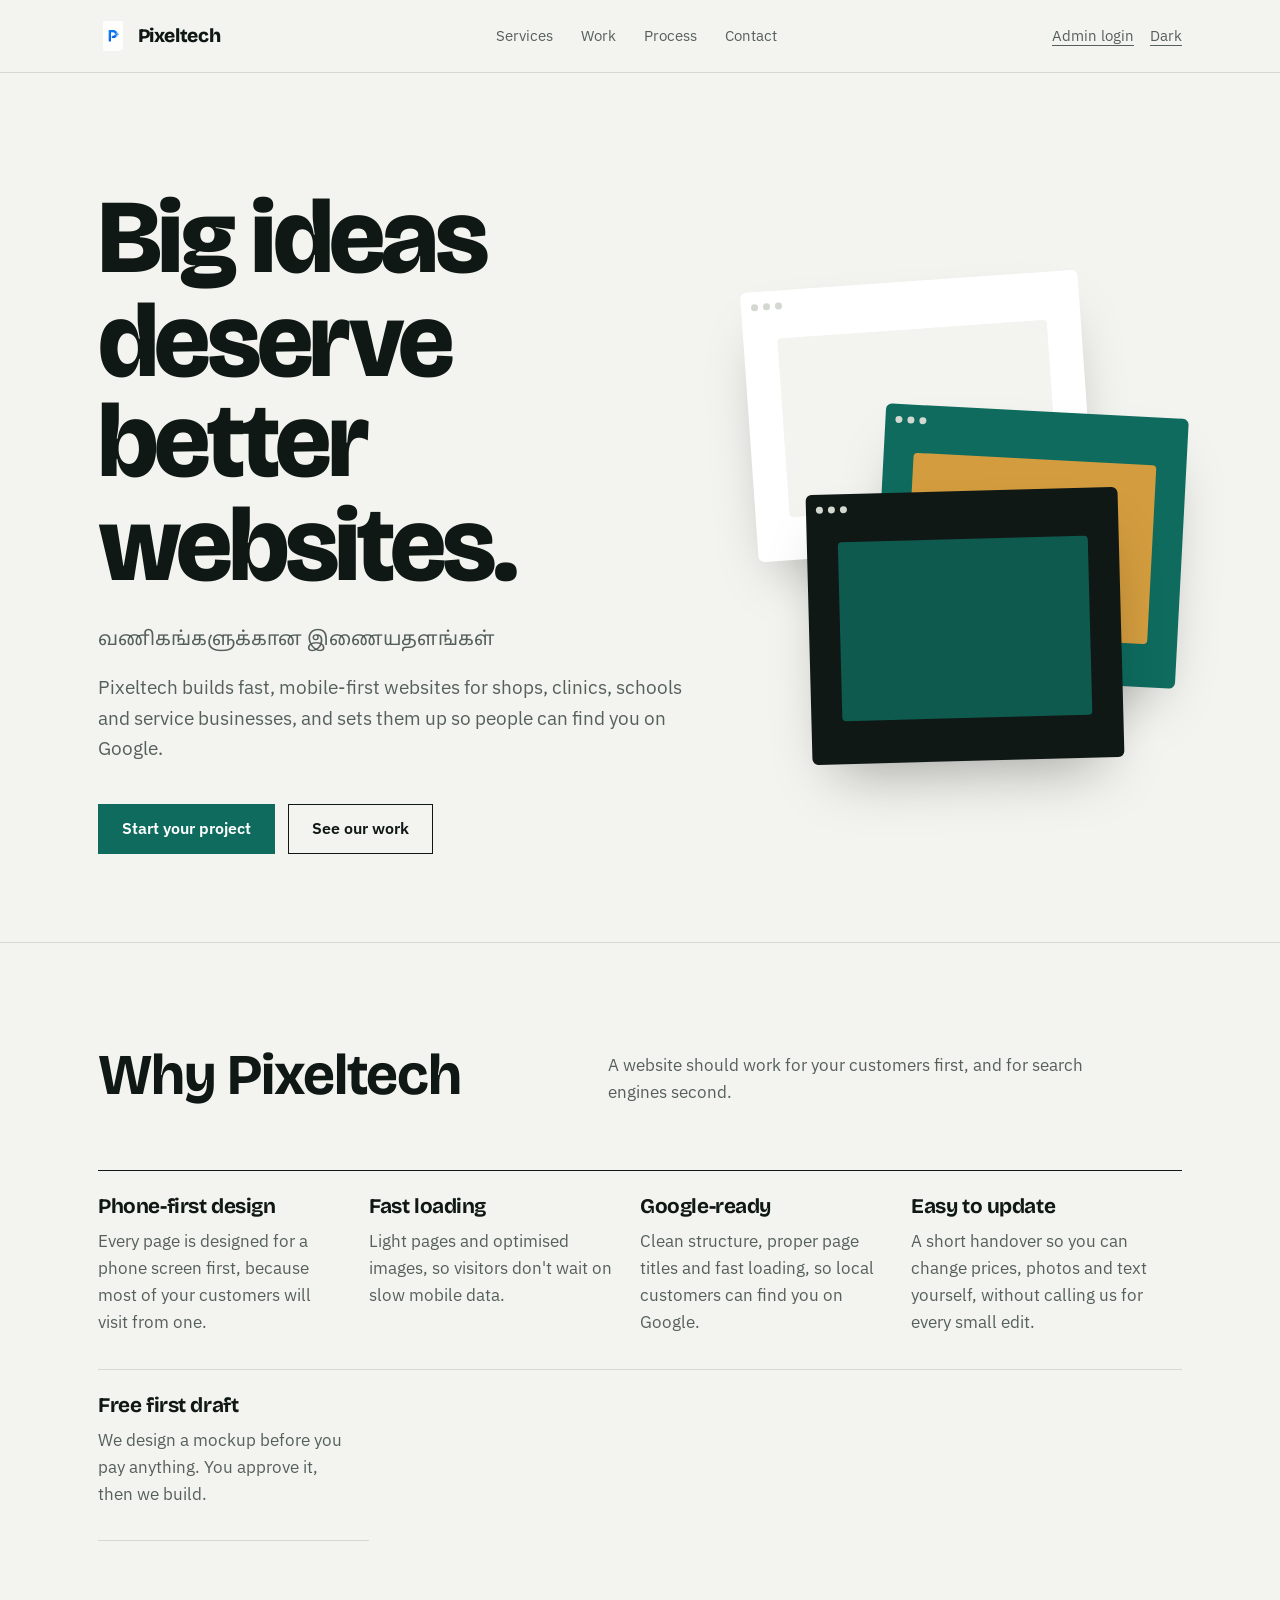
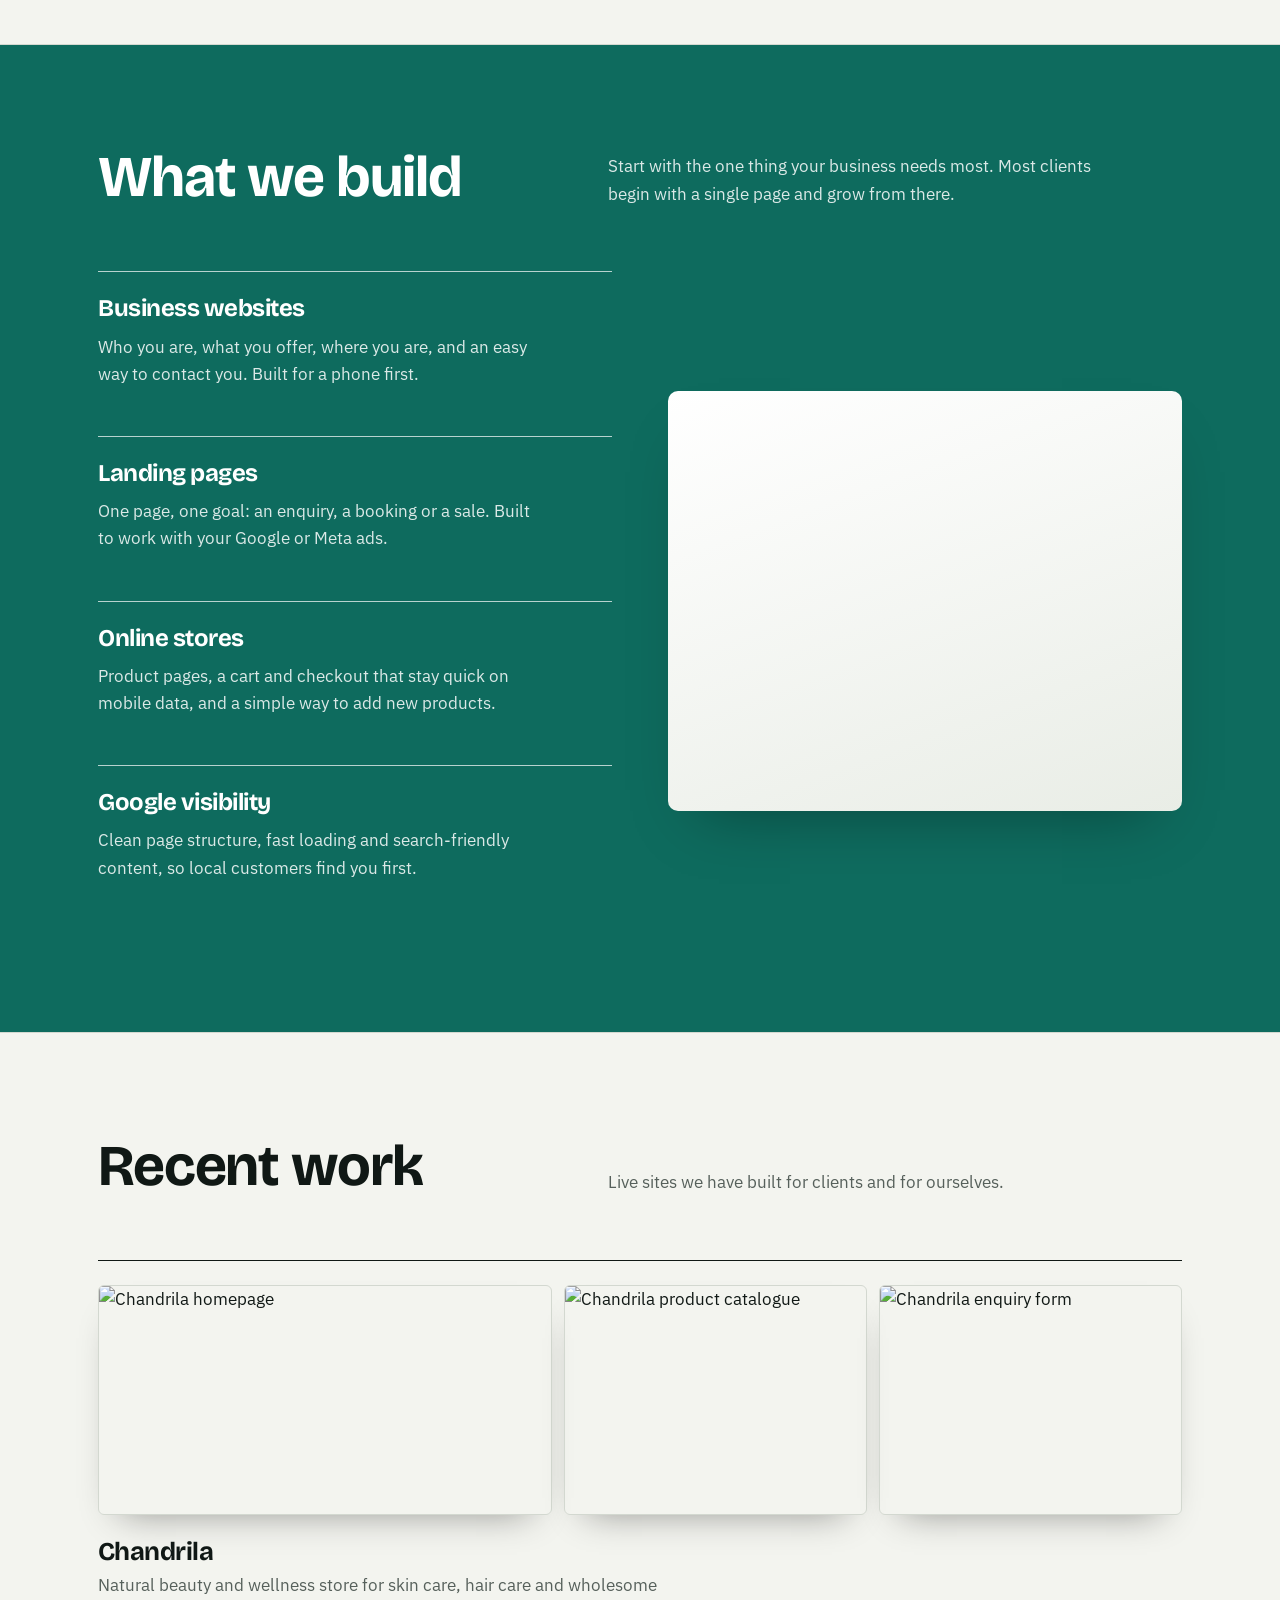
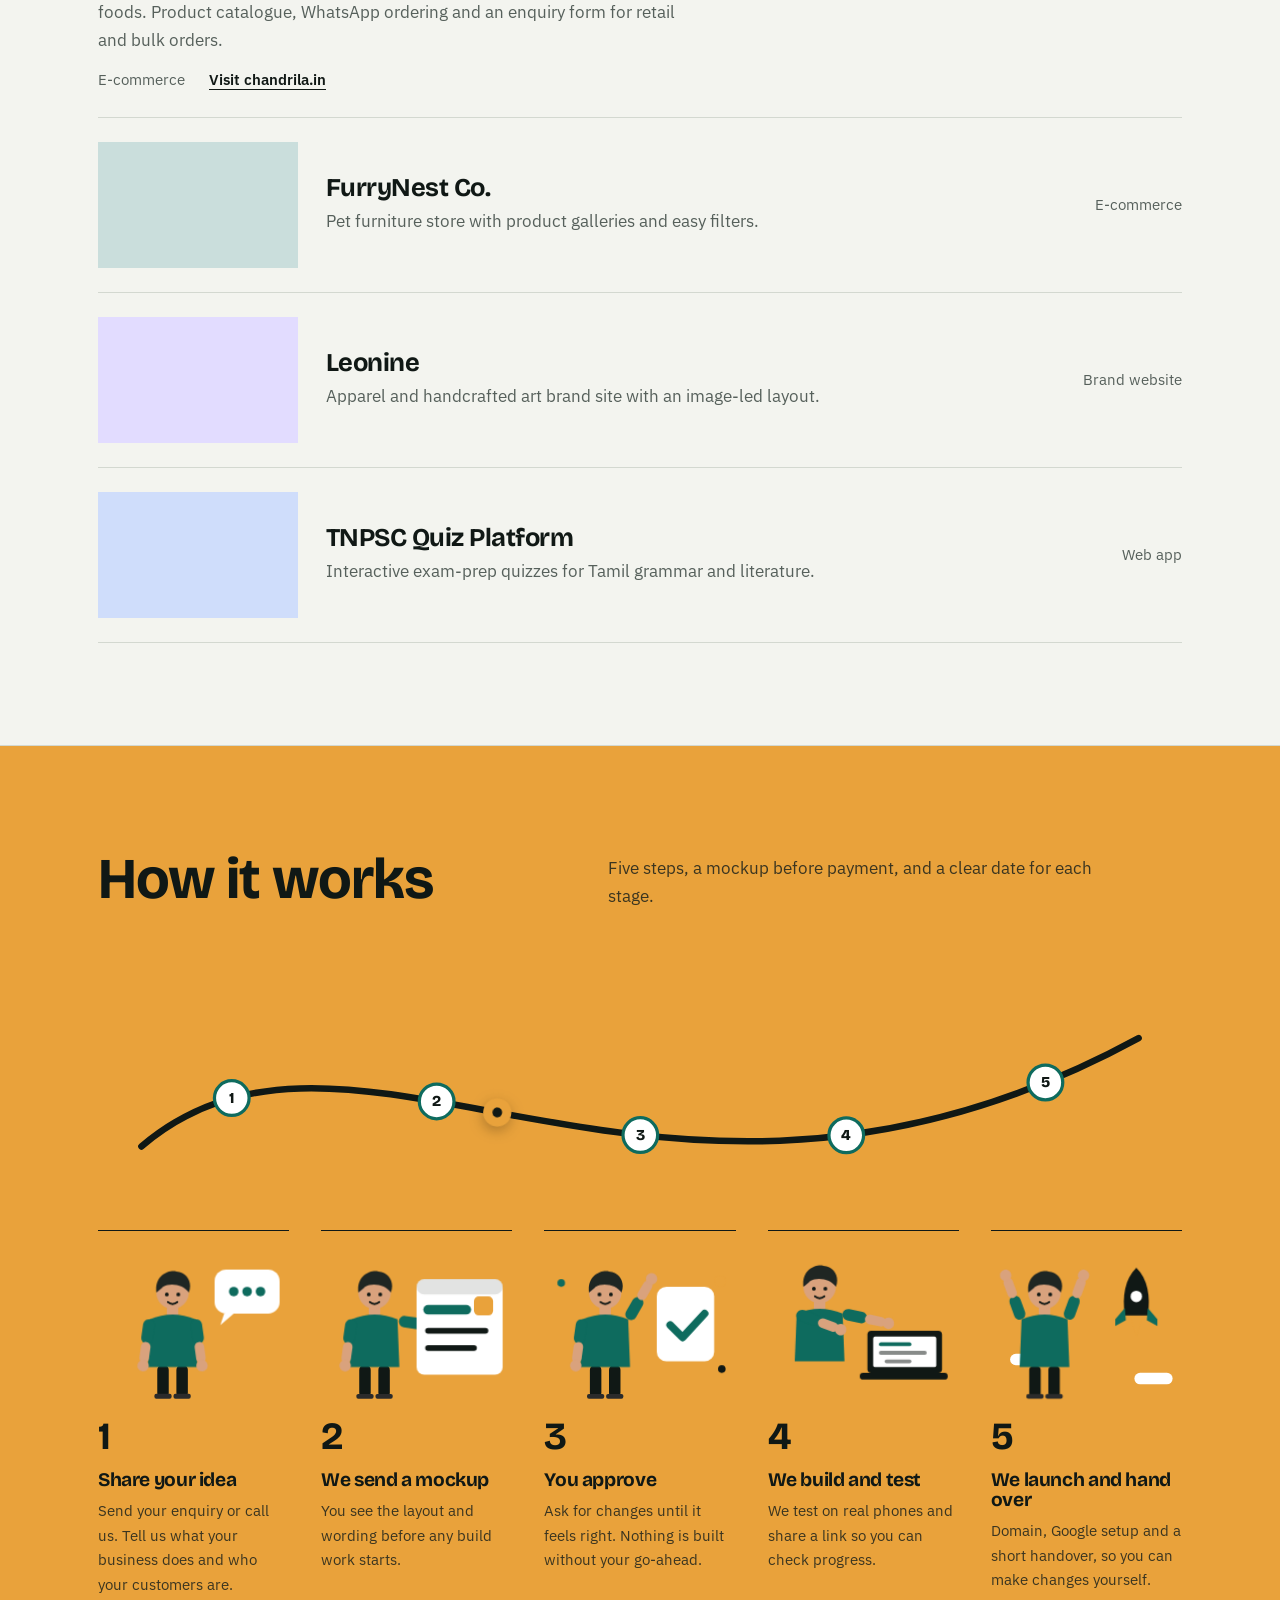
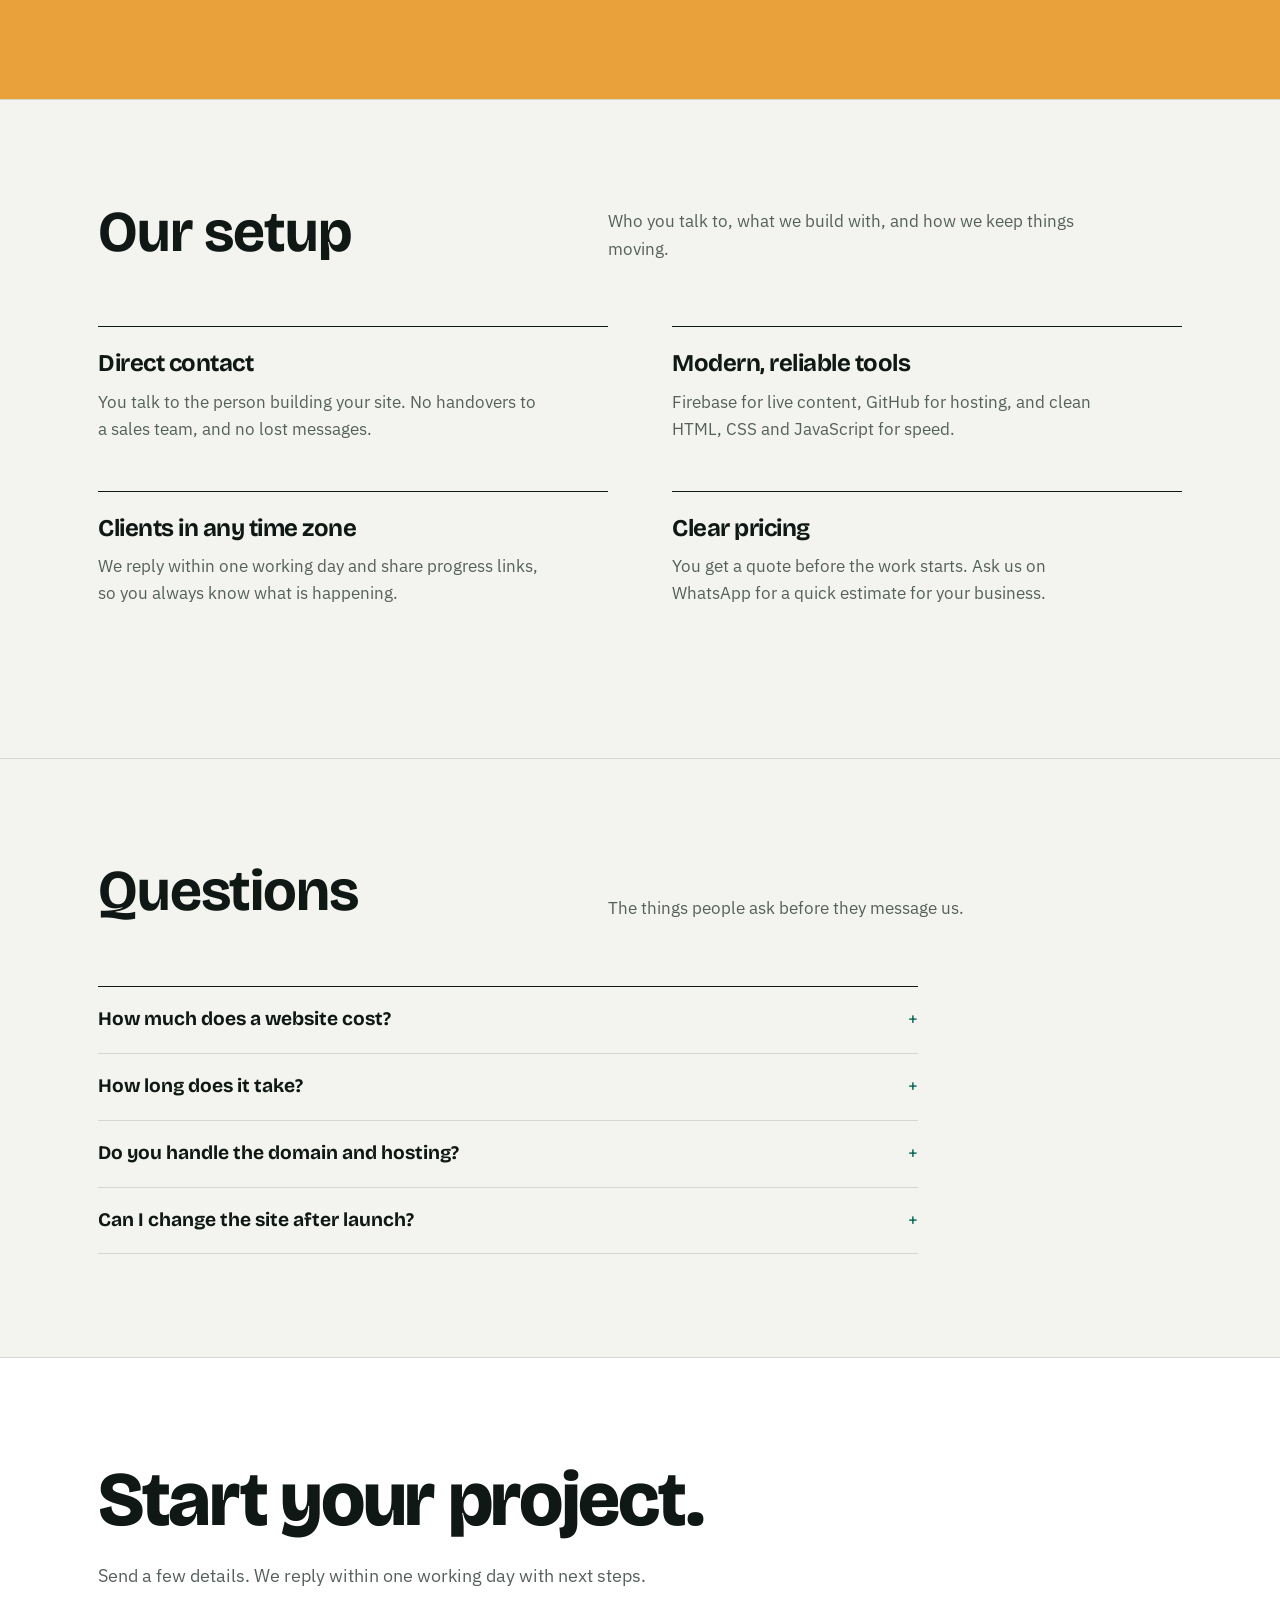
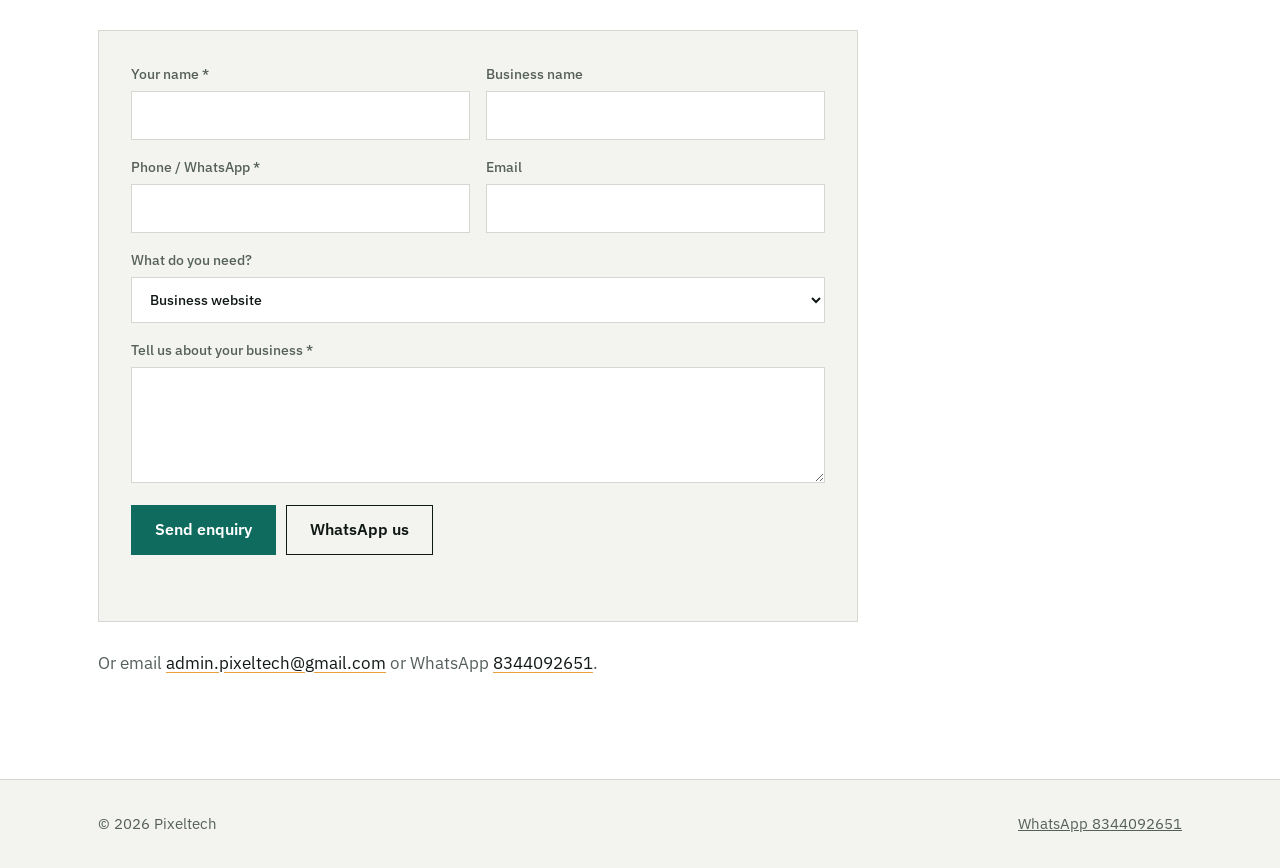
==== commit 709ad359: "Add files via upload" ====
--- a/index.html
+++ b/index.html
@@ -494,6 +494,36 @@
   .work-feature .work-meta { display: inline-block; margin-right: 1.25rem; text-align: left; }
   .work-feature .work-visit { display: inline-block; }
   @media (max-width: 640px) { .work-shots { grid-template-columns: 1fr; } .work-shots img { height: 200px; } }
+
+  .lstats { display:grid; grid-template-columns:repeat(auto-fit,minmax(120px,1fr)); gap:10px; margin-bottom:12px; }
+  .lstat { background:#fff; border:1px solid #DCE8E5; border-radius:12px; padding:12px; text-align:center; }
+  .lstat small { color:#55706C; font-size:11px; text-transform:uppercase; letter-spacing:.06em; }
+  .lstat b { display:block; font-size:22px; margin-top:4px; color:#0F2A28; }
+  .lcool { font-size:14px; font-weight:600; margin:4px 0 12px; }
+  .lbar { display:flex; gap:8px; flex-wrap:wrap; margin-bottom:12px; align-items:center; }
+  .lbar input[type=text], .lbar select { padding:9px 10px; border:1px solid #CFE0DC; border-radius:8px; font:inherit; background:#fff; }
+  .lcards { display:grid; gap:12px; }
+  .lcard { background:#fff; border:1px solid #DCE8E5; border-radius:14px; padding:16px 16px 16px 20px; position:relative; overflow:hidden; }
+  .lcard::before { content:""; position:absolute; left:0; top:0; bottom:0; width:4px; background:#9FB7B2; }
+  .lcard[data-st="Contacted"]::before { background:#3b82f6; }
+  .lcard[data-st="Replied"]::before { background:#f59e0b; }
+  .lcard[data-st="Won"]::before { background:#10b981; }
+  .lcard[data-st="Rejected"]::before { background:#ef4444; }
+  .lname { font-weight:700; font-size:17px; color:#0F2A28; }
+  .lmeta { color:#55706C; font-size:14px; margin-top:6px; line-height:1.5; }
+  .lchip { display:inline-block; font-size:11px; padding:2px 8px; border-radius:20px; background:#EEF0EC; color:#55706C; margin:6px 4px 0 0; }
+  .lchip.ok { background:#E3F4F1; color:#0C7A6E; }
+  .lchip.no { background:#FFF3DC; color:#9A6A00; }
+  .lacts { display:flex; gap:8px; flex-wrap:wrap; align-items:center; margin-top:12px; }
+  .lacts select { padding:8px 10px; border:1px solid #CFE0DC; border-radius:8px; font:inherit; font-size:13px; }
+  .lbtn { display:inline-flex; align-items:center; padding:8px 12px; border-radius:8px; border:1px solid #CFE0DC; background:#fff; color:#0F2A28; font:inherit; font-size:13px; font-weight:600; text-decoration:none; cursor:pointer; }
+  .lbtn.wa { background:#128C4A; border-color:#128C4A; color:#fff; }
+  .lbtn.red { color:#B3261E; border-color:#E9C4C4; }
+  .lbtn.off { opacity:.5; cursor:not-allowed; }
+  .lnote { width:100%; margin-top:10px; padding:8px 10px; border:1px solid #CFE0DC; border-radius:8px; font:inherit; font-size:13px; }
+  .lempty { color:#55706C; text-align:center; padding:30px; border:1px dashed #CFE0DC; border-radius:12px; }
+  .ltoast { position:fixed; bottom:16px; left:50%; transform:translateX(-50%); background:#101815; color:#fff; padding:9px 14px; border-radius:8px; font-size:13px; opacity:0; transition:opacity .2s; pointer-events:none; z-index:60; }
+  .ltoast.on { opacity:1; }
 </style>
 </head>
 <body>
@@ -518,7 +548,7 @@
 <div class="admin-bar hidden" id="adminBar" role="status">
   <div class="wrap">
     <span>Signed in as admin</span>
-    <span><a href="#admin">Manage projects</a><button id="adminBarLogout" type="button">Log out</button></span>
+    <span><a href="#admin">Manage projects</a> &nbsp;·&nbsp; <a href="#leads">Leads</a> &nbsp;·&nbsp; <button id="adminBarLogout" type="button">Log out</button></span>
   </div>
 </div>
 
@@ -894,6 +924,61 @@
 
 </main>
 
+<section class="sec hidden" id="leads">
+  <div class="wrap">
+    <div class="sec-head">
+      <p class="eyebrow">Admin</p>
+      <h2 class="display">Pixeltech leads.</h2>
+      <p>Leads, status and notes sync live through Firestore. Only visible when signed in as admin.</p>
+    </div>
+    <div class="lstats">
+      <div class="lstat"><small>Total</small><b id="lS1">0</b></div>
+      <div class="lstat"><small>WhatsApp ready</small><b id="lS2">0</b></div>
+      <div class="lstat"><small>Contacted</small><b id="lS3">0</b></div>
+      <div class="lstat"><small>Replied</small><b id="lS4">0</b></div>
+      <div class="lstat"><small>Won</small><b id="lS5">0</b></div>
+      <div class="lstat"><small>Sent today</small><b id="lS6">0/25</b></div>
+    </div>
+    <div id="lCool" class="lcool"></div>
+
+    <div class="admin-form" style="margin-bottom:16px">
+      <h3 style="margin-bottom:10px">WhatsApp message template</h3>
+      <textarea id="lTpl" rows="6" style="width:100%;padding:10px;border:1px solid #CFE0DC;border-radius:10px;font:inherit"></textarea>
+      <div class="factions">
+        <button class="btn btn-sm" type="button" onclick="lSaveTpl()">Save message</button>
+        <button class="btn btn-sm ghost" type="button" onclick="lResetTpl()">Reset to default</button>
+      </div>
+      <p class="muted" style="font-size:12px;margin-top:8px">Use {name} for the clinic name and {link} for the demo link. Limits: 25 chats per day, 3 minutes between chats, 8 per hour.</p>
+    </div>
+
+    <div class="admin-form" style="margin-bottom:16px">
+      <h3 style="margin-bottom:10px">Add lead, import or backup</h3>
+      <div class="fgrid">
+        <label>Business name<input id="lName"></label>
+        <label>Phone (10 digits)<input id="lPhone" inputmode="numeric"></label>
+        <label>Category<input id="lNiche" placeholder="Clinic"></label>
+        <label>Address / city<input id="lAddr"></label>
+      </div>
+      <div class="factions">
+        <button class="btn btn-sm" type="button" onclick="lAdd()">Add lead</button>
+        <button class="btn btn-sm ghost" type="button" onclick="document.getElementById('lFile').click()">Import Apify JSON</button>
+        <button class="btn btn-sm ghost" type="button" onclick="lExport()">Backup</button>
+        <input type="file" id="lFile" accept=".json,application/json" hidden onchange="lImport(this.files[0])">
+      </div>
+      <p id="lAMsg" class="muted" style="font-size:13px;margin-top:8px"></p>
+    </div>
+
+    <div class="lbar">
+      <input id="lQ" type="text" placeholder="Search name, phone, city..." style="flex:1;min-width:200px">
+      <select id="lStatus"><option value="">All status</option><option>New</option><option>Contacted</option><option>Replied</option><option>Won</option><option>Rejected</option></select>
+      <select id="lSort"><option value="rev">Most reviews</option><option value="rate">Highest rating</option><option value="name">Name A-Z</option></select>
+      <label style="font-size:13px;display:flex;gap:6px;align-items:center"><input type="checkbox" id="lWa"> Only WhatsApp numbers</label>
+    </div>
+    <div id="lList" class="lcards"></div>
+  </div>
+  <div id="lToast" class="ltoast"></div>
+</section>
+
 <footer>
   <div class="wrap">
     <span>© <span id="year"></span> Pixeltech</span>
@@ -935,7 +1020,7 @@
     getAuth, signInWithEmailAndPassword, signOut, onAuthStateChanged
   } from "https://www.gstatic.com/firebasejs/10.12.0/firebase-auth.js";
   import {
-    getFirestore, collection, addDoc, getDoc, getDocs, updateDoc, deleteDoc, doc, query, orderBy
+    getFirestore, collection, addDoc, getDoc, getDocs, updateDoc, deleteDoc, doc, query, orderBy, setDoc, onSnapshot, writeBatch
   } from "https://www.gstatic.com/firebasejs/10.12.0/firebase-firestore.js";
 
   const firebaseConfig = {
@@ -1028,6 +1113,8 @@
     $("logoutBtn").classList.toggle("hidden", !isAdmin);
     $("adminBar").classList.toggle("hidden", !isAdmin);
     $("admin").classList.toggle("hidden", !isAdmin);
+    $("leads").classList.toggle("hidden", !isAdmin);
+    if (isAdmin) lStart(); else lStop();
     if (isAdmin) renderAdminList();
   }
 
@@ -1166,6 +1253,169 @@
       $("saveBtn").disabled = false;
     }
   });
+
+  // ---------- Pixeltech Leads (admin only; same Firestore collection as the leads tracker) ----------
+  const LCOL = "clinic_leads";
+  const L_DAILY = 25, L_GAP = 3 * 60 * 1000, L_HOURLY = 8, L_HOUR = 3600 * 1000;
+  const L_DEMO = "https://arunrajac3.github.io/clinic-demo/";
+  const L_TPL = "Dear {name} team,\n\nI am Arunraj, a web developer. I have prepared a short demo of a professional website designed for clinics, with online appointment booking, service pages and WhatsApp enquiries.\n\nYou can view it here: {link}\n\nWould you be open to a brief look at it? I would be glad to hear your thoughts.\n\nThank you for your time.\nArunraj";
+  let lLeads = [], lUnsub = null;
+  const lTimers = {};
+  const lFmt = ms => { const t = Math.ceil(ms / 1000); return Math.floor(t / 60) + ":" + String(t % 60).padStart(2, "0"); };
+  function lToastMsg(t) { const el = $("lToast"); el.textContent = t; el.classList.add("on"); clearTimeout(lToastMsg.t); lToastMsg.t = setTimeout(() => el.classList.remove("on"), 2000); }
+  function lSends() { return JSON.parse(localStorage.getItem("arunraj_sends") || "[]").filter(t => Date.now() - t < 24 * L_HOUR); }
+  function lSentToday() { const d = new Date().toDateString(); return lSends().filter(t => new Date(t).toDateString() === d).length; }
+  function lWait() {
+    const log = lSends(), now = Date.now();
+    if (!log.length) return 0;
+    if (lSentToday() >= L_DAILY) return -1;
+    let w = Math.max(0, log[log.length - 1] + L_GAP - now);
+    const lastHour = log.filter(t => now - t < L_HOUR);
+    if (lastHour.length >= L_HOURLY) w = Math.max(w, lastHour[0] + L_HOUR - now);
+    return w;
+  }
+  function lWaLink(l) {
+    if (!l.mobile) return "";
+    const tpl = localStorage.getItem("arunraj_tpl_v3") || L_TPL;
+    const msg = tpl.replace(/\{name\}/g, l.name).replace(/\{link\}/g, L_DEMO);
+    return "https://wa.me/91" + l.mobile + "?text=" + encodeURIComponent(msg);
+  }
+  window.lCountSend = () => {
+    const w = lWait();
+    if (w === -1) { lToastMsg("Daily limit of " + L_DAILY + " reached."); return false; }
+    if (w > 0) { lToastMsg("Please wait " + lFmt(w) + " before the next chat."); return false; }
+    const log = lSends(); log.push(Date.now());
+    localStorage.setItem("arunraj_sends", JSON.stringify(log));
+    setTimeout(lRender, 0); setTimeout(lRender, L_GAP + 500);
+    return true;
+  };
+  function lStart() {
+    if (lUnsub) return;
+    $("lTpl").value = localStorage.getItem("arunraj_tpl_v3") || L_TPL;
+    lUnsub = onSnapshot(collection(db, LCOL), snap => {
+      lLeads = snap.docs.map(d => ({ id: d.id, ...d.data() }));
+      lRender();
+    }, err => lToastMsg("Sync error: " + err.message));
+  }
+  function lStop() { if (lUnsub) { lUnsub(); lUnsub = null; } lLeads = []; }
+
+  window.lSetStatus = (id, v) => updateDoc(doc(db, LCOL, id), { status: v, updatedAt: Date.now() }).catch(e => lToastMsg(e.message));
+  window.lDel = id => { if (confirm("Delete this lead?")) deleteDoc(doc(db, LCOL, id)).catch(e => lToastMsg(e.message)); };
+  window.lNoteInput = (id, v) => { clearTimeout(lTimers[id]); lTimers[id] = setTimeout(() => lSaveNote(id, v), 600); };
+  window.lNoteSave = (id, v) => { clearTimeout(lTimers[id]); lSaveNote(id, v); };
+  function lSaveNote(id, v) { updateDoc(doc(db, LCOL, id), { notes: v, updatedAt: Date.now() }).then(() => lToastMsg("Note saved")).catch(e => lToastMsg(e.message)); }
+  window.lSaveTpl = () => { localStorage.setItem("arunraj_tpl_v3", $("lTpl").value); lToastMsg("Message saved"); lRender(); };
+  window.lResetTpl = () => { localStorage.removeItem("arunraj_tpl_v3"); $("lTpl").value = L_TPL; lToastMsg("Default restored"); lRender(); };
+
+  window.lAdd = async () => {
+    const name = $("lName").value.trim(), digits = $("lPhone").value.replace(/\D/g, "").slice(-10);
+    if (!name) return ($("lAMsg").textContent = "Enter a business name.");
+    const mob = /^[6-9]\d{9}$/.test(digits) ? digits : "";
+    const id = "m" + Date.now();
+    await setDoc(doc(db, LCOL, id), { name, phone: digits, mobile: mob, niche: $("lNiche").value.trim() || "Clinic", address: $("lAddr").value.trim(), city: "", rating: null, reviews: 0, hours: "", maps: "", status: "New", notes: "", src: "manual", added: new Date().toLocaleDateString() });
+    ["lName","lPhone","lNiche","lAddr"].forEach(i => $(i).value = "");
+    $("lAMsg").textContent = "Added.";
+  };
+  // Apify Google Places export. Same placeId = same lead, so importing again never duplicates.
+  window.lImport = file => {
+    if (!file) return;
+    const r = new FileReader();
+    r.onload = async () => {
+      let arr;
+      try { arr = JSON.parse(r.result); } catch (e) { return lToastMsg("Not a valid JSON file"); }
+      if (!Array.isArray(arr)) return lToastMsg("Expected a list of places");
+      const existing = new Set((await getDocs(collection(db, LCOL))).docs.map(d => d.id));
+      const batch = writeBatch(db);
+      let added = 0;
+      arr.forEach(x => {
+        const id = x.placeId, name = (x.title || "").trim();
+        if (!id || !name || existing.has(id)) return;
+        const pu = (x.phoneUnformatted || "").replace(/\s/g, "");
+        const m = pu.match(/^\+91([6-9]\d{9})$/);
+        batch.set(doc(db, LCOL, id), {
+          name, niche: x.categoryName || "Clinic", phone: pu.replace(/^\+91/, ""), mobile: m ? m[1] : "",
+          address: x.address || "", city: x.city || "", rating: x.totalScore ?? null, reviews: x.reviewsCount || 0,
+          hours: (x.openingHours || []).slice(0, 7).map(h => `${h.day.slice(0, 3)} ${h.hours}`).join(" · "),
+          maps: x.url || "", status: "New", notes: "", src: "apify", added: new Date().toLocaleDateString()
+        });
+        added++;
+      });
+      if (added) await batch.commit();
+      lToastMsg(`${added} new lead${added === 1 ? "" : "s"} added`);
+      $("lFile").value = "";
+    };
+    r.readAsText(file);
+  };
+  window.lExport = () => {
+    const a = document.createElement("a");
+    a.href = URL.createObjectURL(new Blob([JSON.stringify(lLeads, null, 2)], { type: "application/json" }));
+    a.download = "pixeltech_leads_backup.json";
+    a.click();
+  };
+
+  function lRender() {
+    if ($("leads").classList.contains("hidden")) return;
+    $("lS1").textContent = lLeads.length;
+    $("lS2").textContent = lLeads.filter(l => l.mobile).length;
+    $("lS3").textContent = lLeads.filter(l => l.status === "Contacted").length;
+    $("lS4").textContent = lLeads.filter(l => l.status === "Replied").length;
+    $("lS5").textContent = lLeads.filter(l => l.status === "Won").length;
+    $("lS6").textContent = lSentToday() + "/" + L_DAILY;
+
+    // Keep the note being typed while the list refreshes
+    const active = document.activeElement;
+    const keep = active && active.classList && active.classList.contains("lnote") ? { id: active.dataset.id, v: active.value, pos: active.selectionStart } : null;
+
+    const q = $("lQ").value.trim().toLowerCase(), st = $("lStatus").value, onlyWa = $("lWa").checked, sort = $("lSort").value;
+    const list = lLeads.filter(l => (!q || [l.name, l.phone, l.city, l.address].join(" ").toLowerCase().includes(q)) && (!st || l.status === st) && (!onlyWa || l.mobile))
+      .sort((a, b) => sort === "rev" ? (b.reviews || 0) - (a.reviews || 0) : sort === "rate" ? (b.rating || 0) - (a.rating || 0) : String(a.name).localeCompare(String(b.name)));
+    if (!list.length) { $("lList").innerHTML = '<div class="lempty">No leads yet. Import an Apify file or add one above.</div>'; return; }
+
+    $("lList").innerHTML = list.map(l => {
+      const wa = lWaLink(l), w = lWait();
+      const waBtn = !wa ? "" : w === 0
+        ? `<a class="lbtn wa" href="${esc(wa)}" target="_blank" rel="noopener" onclick="return lCountSend();">WhatsApp chat</a>`
+        : `<span class="lbtn off">${w === -1 ? "Daily limit reached" : "Wait " + lFmt(w)}</span>`;
+      const rating = l.rating ? `★ ${Number(l.rating).toFixed(1)} · ${l.reviews || 0} reviews` : (l.reviews ? `${l.reviews} reviews` : "No rating");
+      return `<div class="lcard" data-st="${esc(l.status)}">
+        <div class="lname">${esc(l.name)}</div>
+        <div>
+          <span class="lchip">${esc(l.niche)}</span>
+          ${l.mobile ? '<span class="lchip ok">WhatsApp number</span>' : (l.phone ? '<span class="lchip no">Landline / other</span>' : '<span class="lchip no">No phone</span>')}
+        </div>
+        <div class="lmeta">
+          ${l.phone ? `📞 <b>+91 ${esc(l.phone)}</b>` : "📞 <b>No number</b>"}<br>
+          ${l.address ? `📍 ${esc(l.address)}<br>` : ""}
+          ${l.hours ? `🕒 ${esc(l.hours)}<br>` : ""}
+          ⭐ ${esc(rating)}
+        </div>
+        <div class="lacts">
+          <select onchange="lSetStatus('${esc(l.id)}', this.value)">${["New","Contacted","Replied","Won","Rejected"].map(s => `<option ${s === l.status ? "selected" : ""}>${s}</option>`).join("")}</select>
+          ${waBtn}
+          ${l.phone ? `<a class="lbtn" href="tel:+91${esc(l.phone)}">Call</a>` : ""}
+          ${l.maps ? `<a class="lbtn" href="${esc(l.maps)}" target="_blank" rel="noopener">Maps</a>` : ""}
+          <button class="lbtn red" type="button" onclick="lDel('${esc(l.id)}')">Delete</button>
+        </div>
+        <textarea class="lnote" rows="1" data-id="${esc(l.id)}" placeholder="Notes (owner name, follow-up date...)" oninput="lNoteInput('${esc(l.id)}', this.value)" onblur="lNoteSave('${esc(l.id)}', this.value)">${esc(l.notes || "")}</textarea>
+      </div>`;
+    }).join("");
+
+    if (keep) {
+      const el = document.querySelector(`textarea.lnote[data-id="${CSS.escape(keep.id)}"]`);
+      if (el) { el.value = keep.v; el.focus(); el.setSelectionRange(keep.pos, keep.pos); }
+    }
+  }
+  $("lQ").addEventListener("input", lRender);
+  $("lStatus").addEventListener("change", lRender);
+  $("lSort").addEventListener("change", lRender);
+  $("lWa").addEventListener("change", lRender);
+  setInterval(() => {
+    const w = lWait(), el = $("lCool");
+    if (!el) return;
+    el.textContent = w === -1 ? "Daily limit of " + L_DAILY + " reached. Continue tomorrow." : w > 0 ? "Next WhatsApp chat in " + lFmt(w) + "." : "Ready to send.";
+    el.style.color = w === 0 ? "#0C7A6E" : "#9A6A00";
+  }, 1000);
+  setInterval(lRender, 60000);
 
   // ---------- Boot ----------
   applyAdminUI();
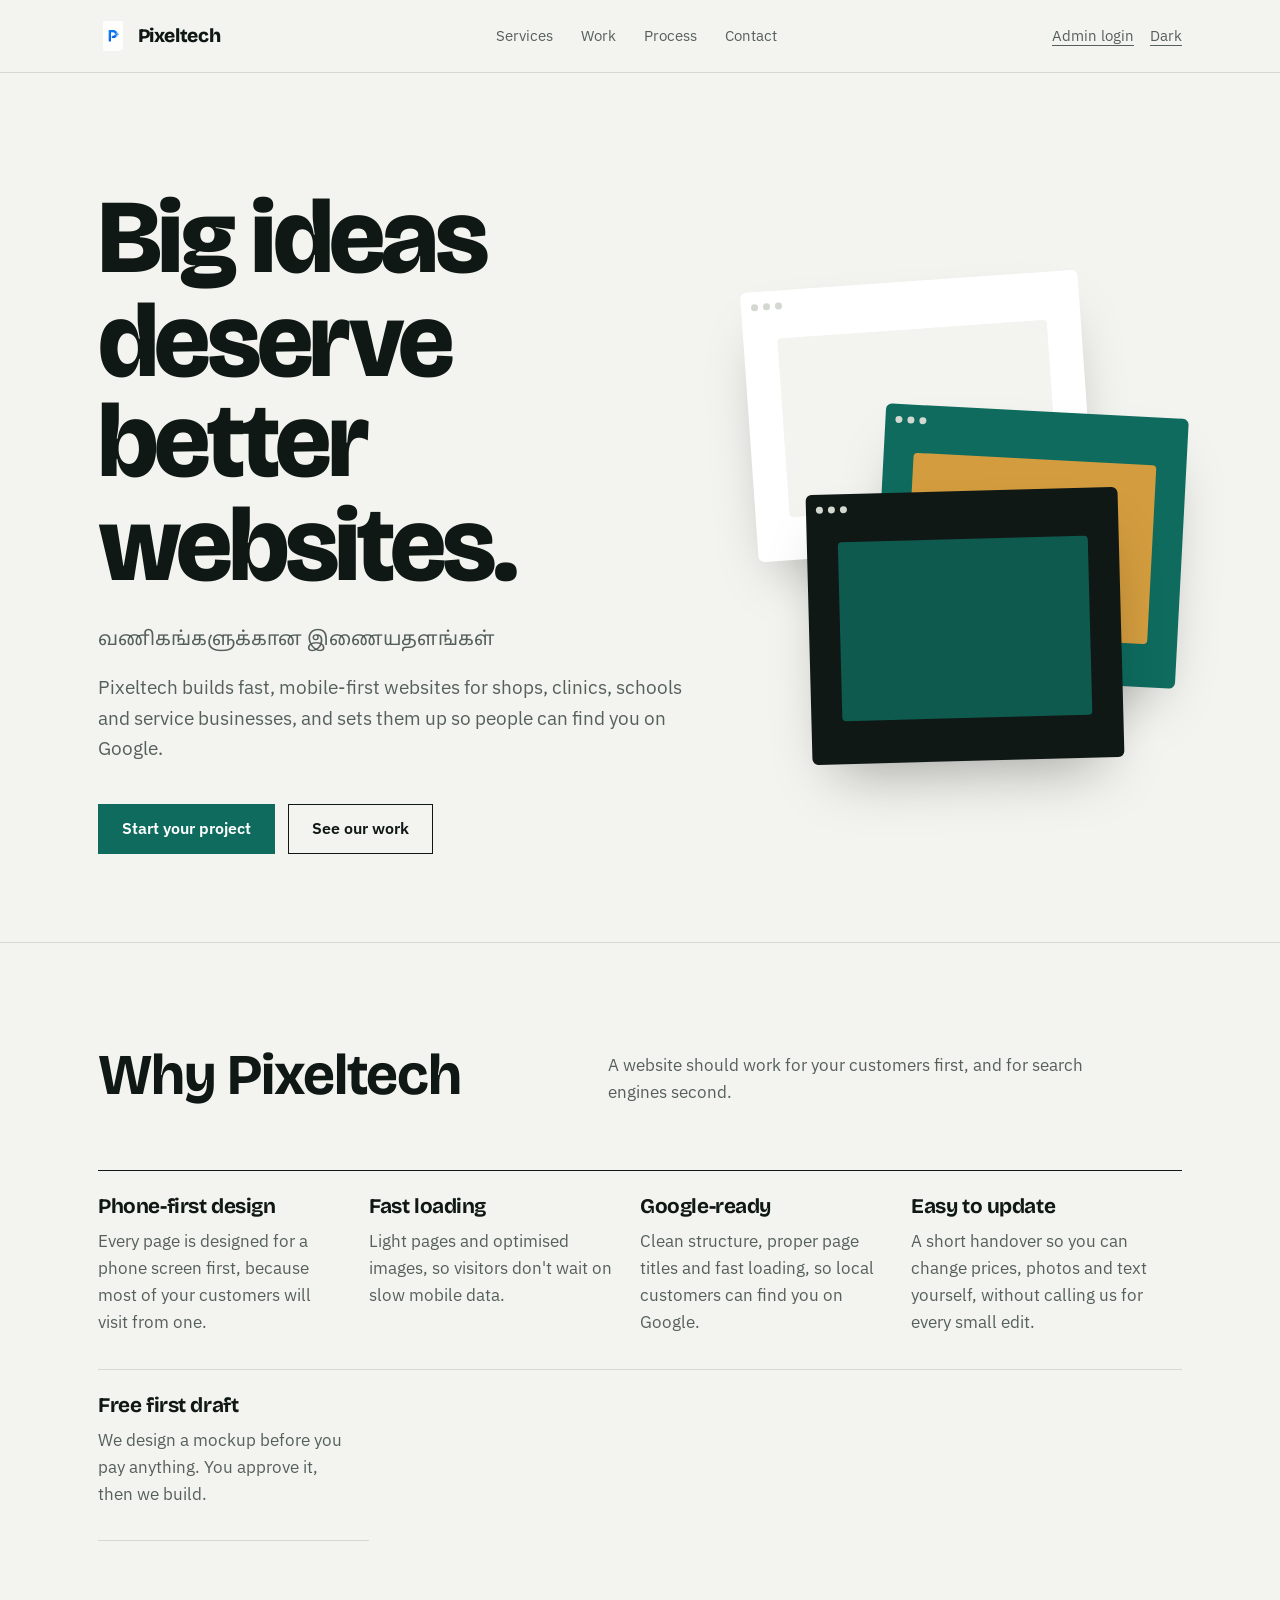
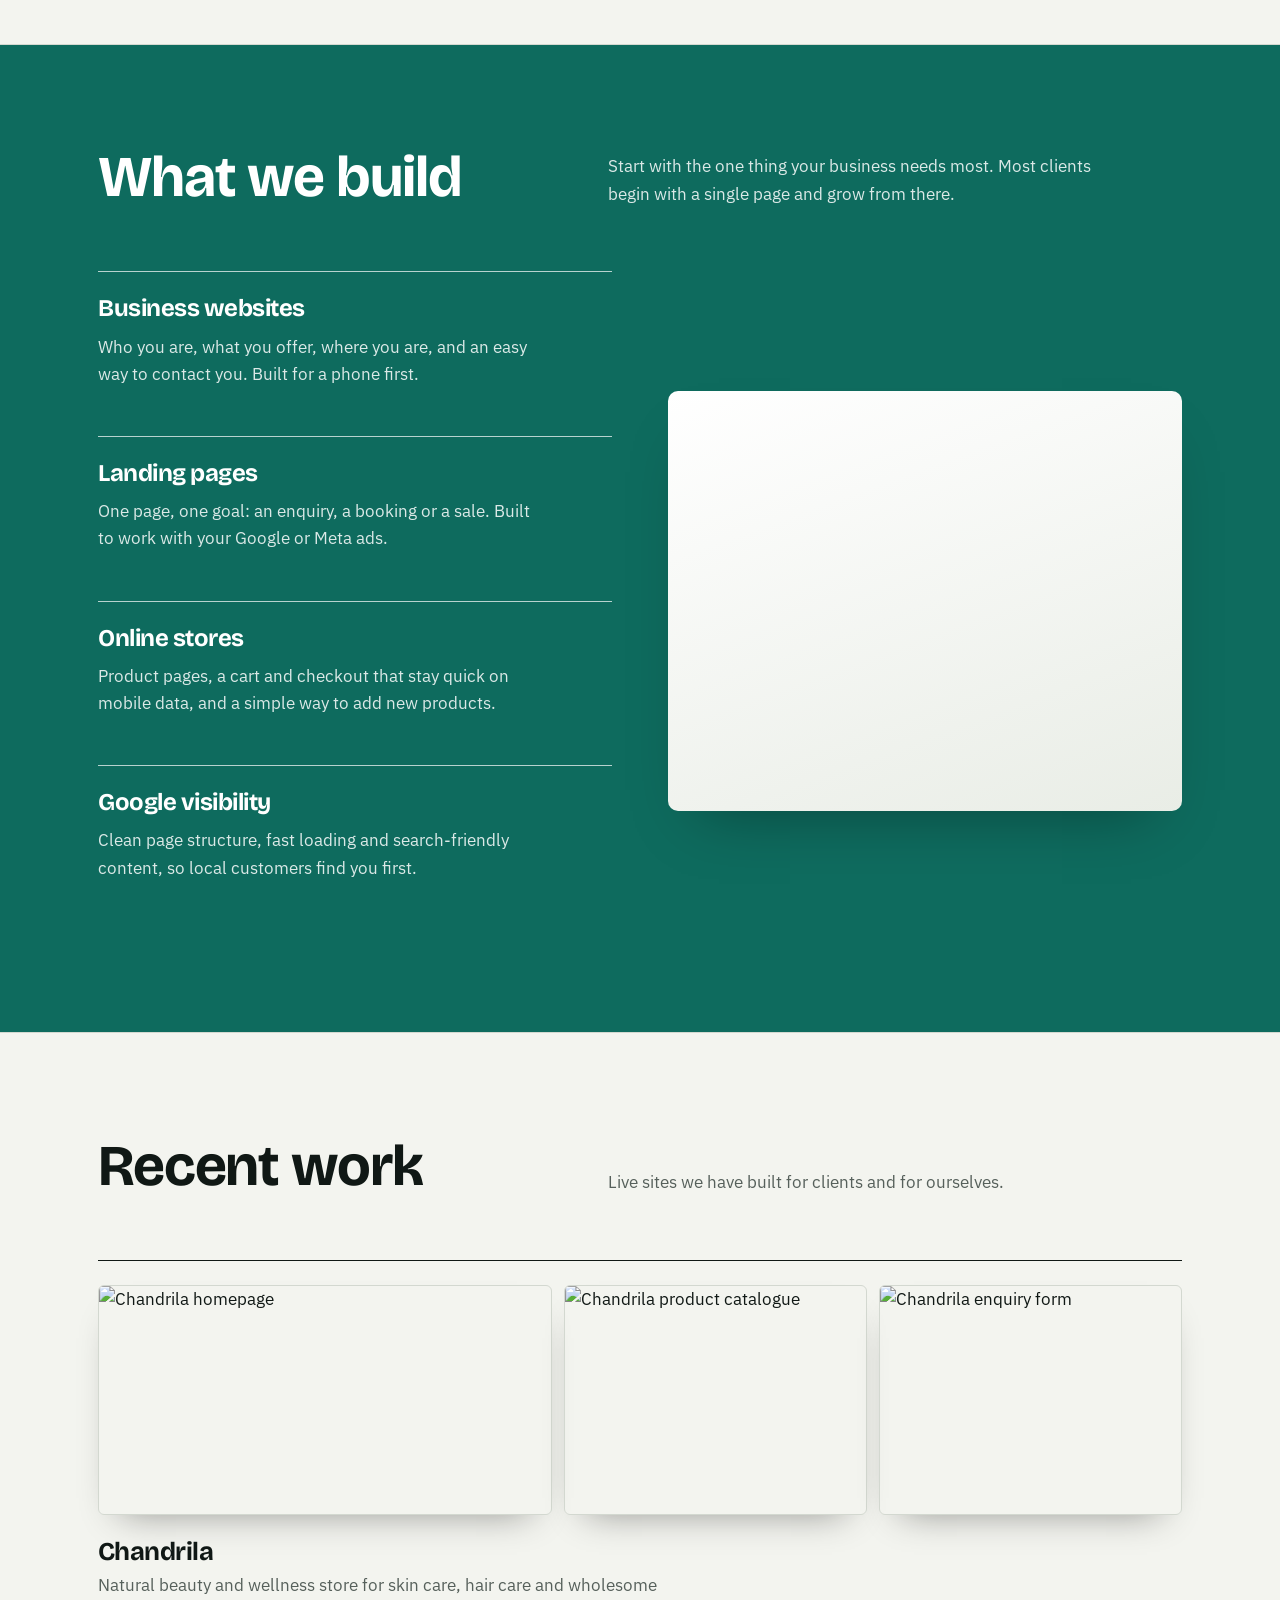
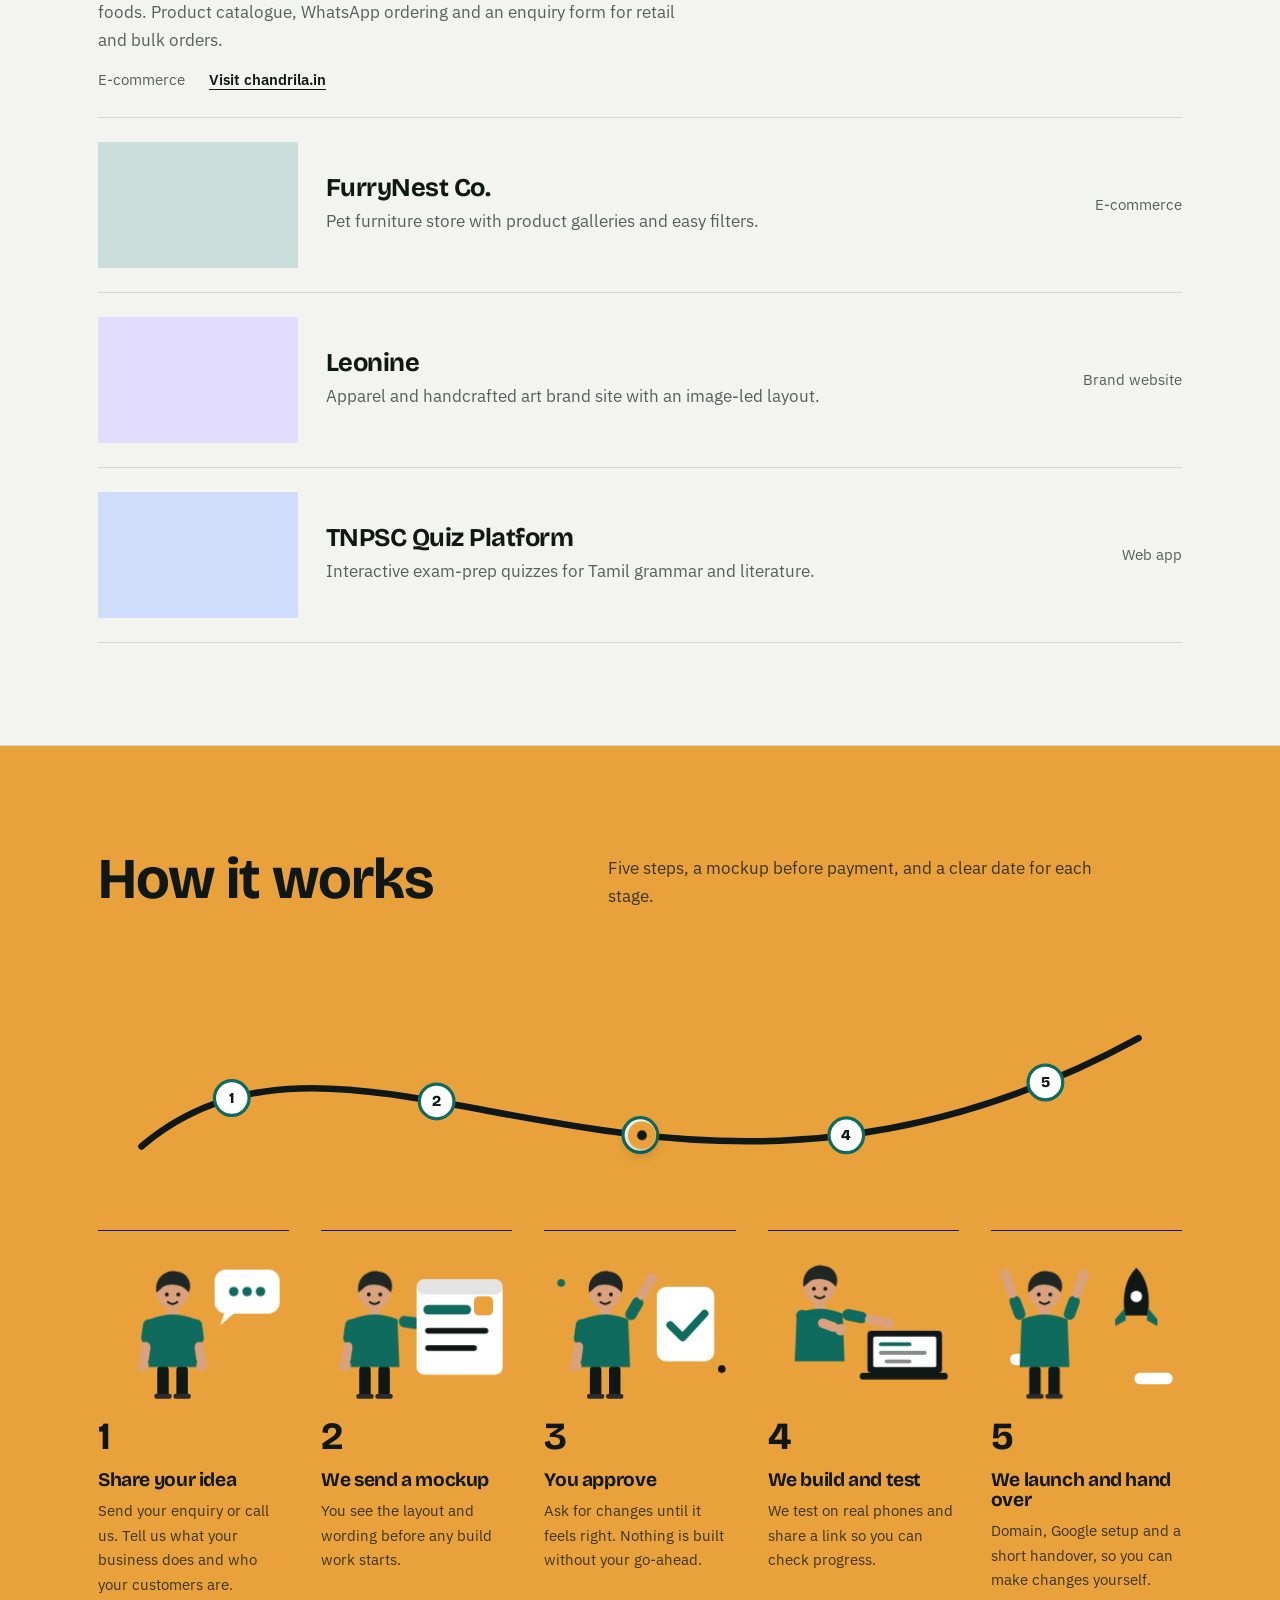
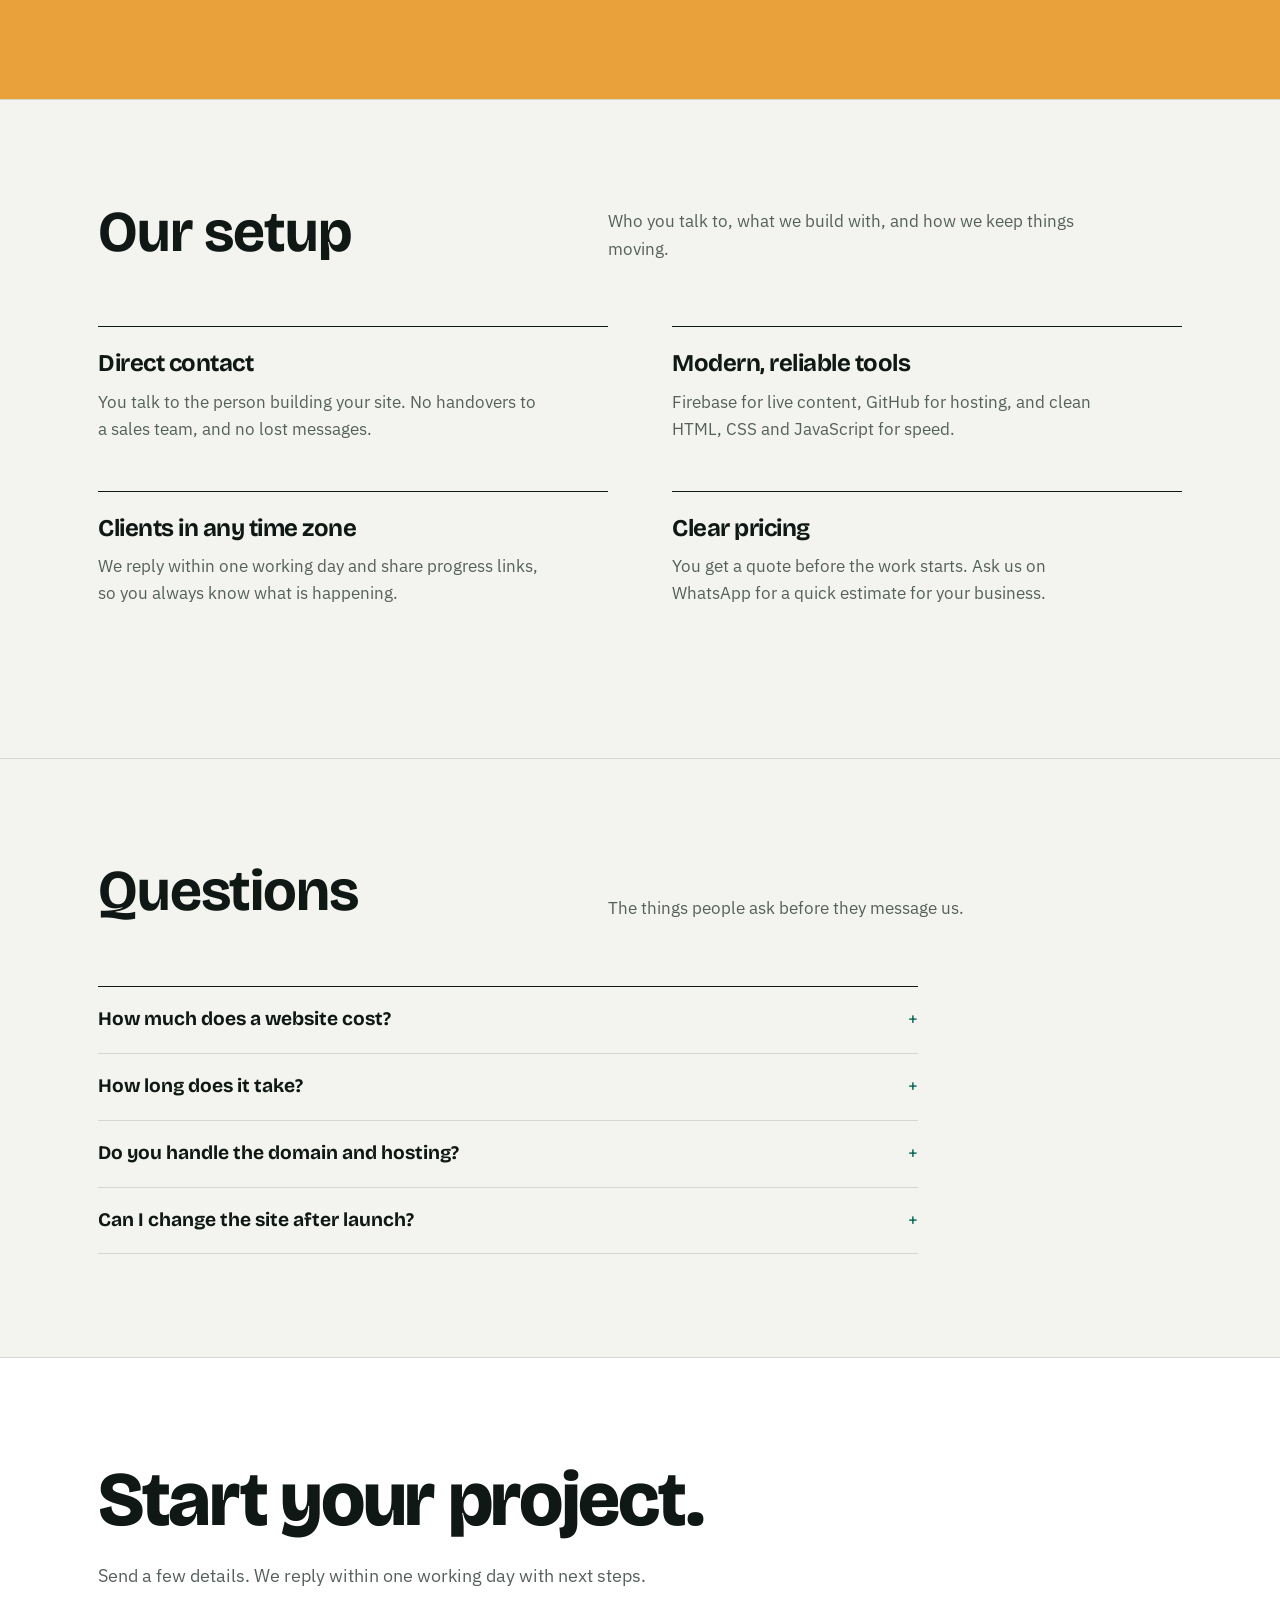
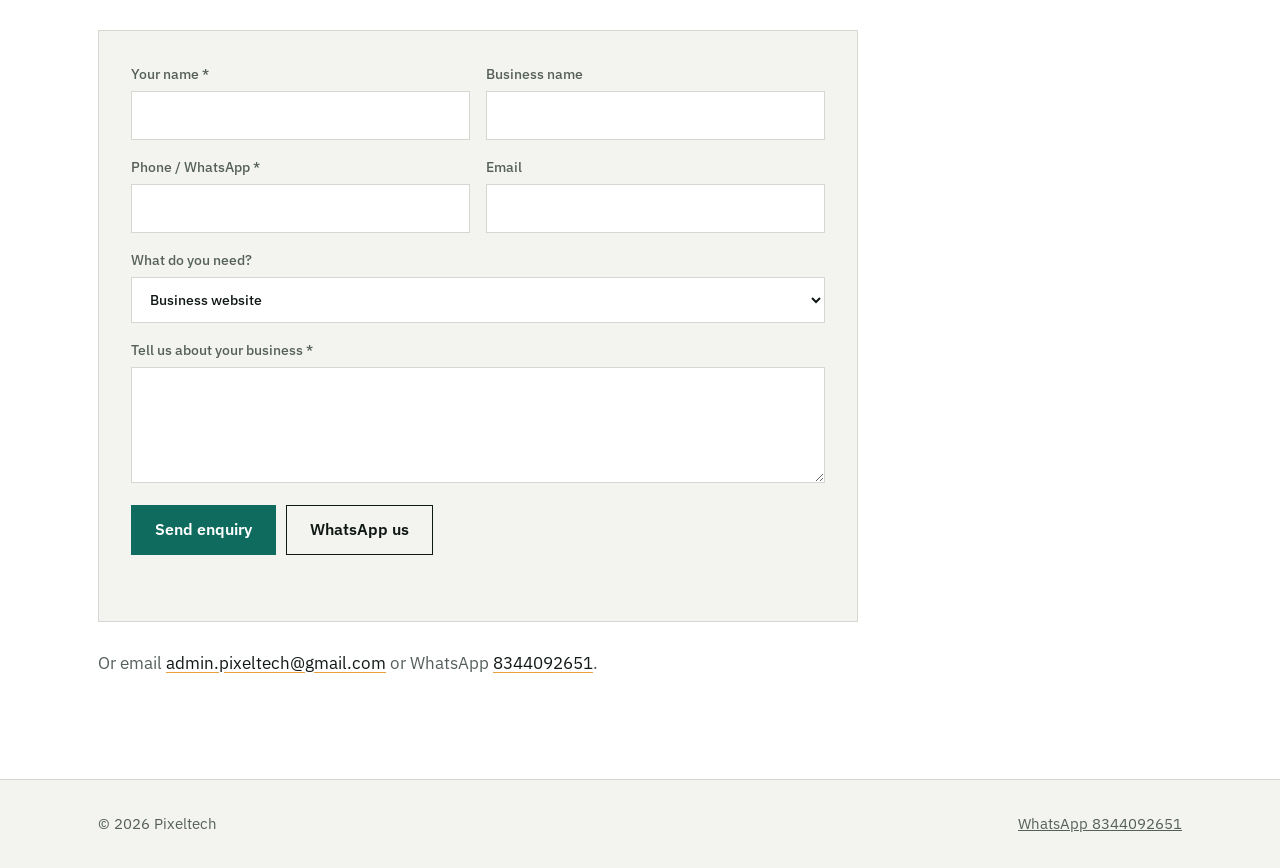
==== commit 28776700: "Add files via upload" ====
--- a/index.html
+++ b/index.html
@@ -548,7 +548,7 @@
 <div class="admin-bar hidden" id="adminBar" role="status">
   <div class="wrap">
     <span>Signed in as admin</span>
-    <span><a href="#admin">Manage projects</a> &nbsp;·&nbsp; <a href="#leads">Leads</a> &nbsp;·&nbsp; <button id="adminBarLogout" type="button">Log out</button></span>
+    <span><a href="#admin">Manage projects</a> &nbsp;·&nbsp; <a href="#leads">Clinic leads</a> &nbsp;·&nbsp; <button id="adminBarLogout" type="button">Log out</button></span>
   </div>
 </div>
 
@@ -928,8 +928,8 @@
   <div class="wrap">
     <div class="sec-head">
       <p class="eyebrow">Admin</p>
-      <h2 class="display">Pixeltech leads.</h2>
-      <p>Leads, status and notes sync live through Firestore. Only visible when signed in as admin.</p>
+      <h2 class="display">Clinic leads.</h2>
+      <p>Clinic leads, status and notes sync live through Firestore. Only visible when signed in as admin.</p>
     </div>
     <div class="lstats">
       <div class="lstat"><small>Total</small><b id="lS1">0</b></div>
@@ -1254,7 +1254,7 @@
     }
   });
 
-  // ---------- Pixeltech Leads (admin only; same Firestore collection as the leads tracker) ----------
+  // ---------- Clinic Leads (admin only; Firestore collection clinic_leads) ----------
   const LCOL = "clinic_leads";
   const L_DAILY = 25, L_GAP = 3 * 60 * 1000, L_HOURLY = 8, L_HOUR = 3600 * 1000;
   const L_DEMO = "https://arunrajac3.github.io/clinic-demo/";
@@ -1321,6 +1321,7 @@
     if (!file) return;
     const r = new FileReader();
     r.onload = async () => {
+      try {
       let arr;
       try { arr = JSON.parse(r.result); } catch (e) { return lToastMsg("Not a valid JSON file"); }
       if (!Array.isArray(arr)) return lToastMsg("Expected a list of places");
@@ -1342,14 +1343,21 @@
       });
       if (added) await batch.commit();
       lToastMsg(`${added} new lead${added === 1 ? "" : "s"} added`);
+      $("lAMsg").textContent = `${added} new lead${added === 1 ? "" : "s"} imported. Duplicates were skipped.`;
       $("lFile").value = "";
+      } catch (e) {
+        // Shows the real reason (usually Firestore rules blocking clinic_leads)
+        const msg = /permission/i.test(e.message) ? "Import blocked by Firestore Rules. Add the clinic_leads rule and publish." : "Import failed: " + e.message;
+        $("lAMsg").textContent = msg; $("lAMsg").style.color = "#B3261E";
+        lToastMsg(msg);
+      }
     };
     r.readAsText(file);
   };
   window.lExport = () => {
     const a = document.createElement("a");
     a.href = URL.createObjectURL(new Blob([JSON.stringify(lLeads, null, 2)], { type: "application/json" }));
-    a.download = "pixeltech_leads_backup.json";
+    a.download = "clinic_leads_backup.json";
     a.click();
   };
 
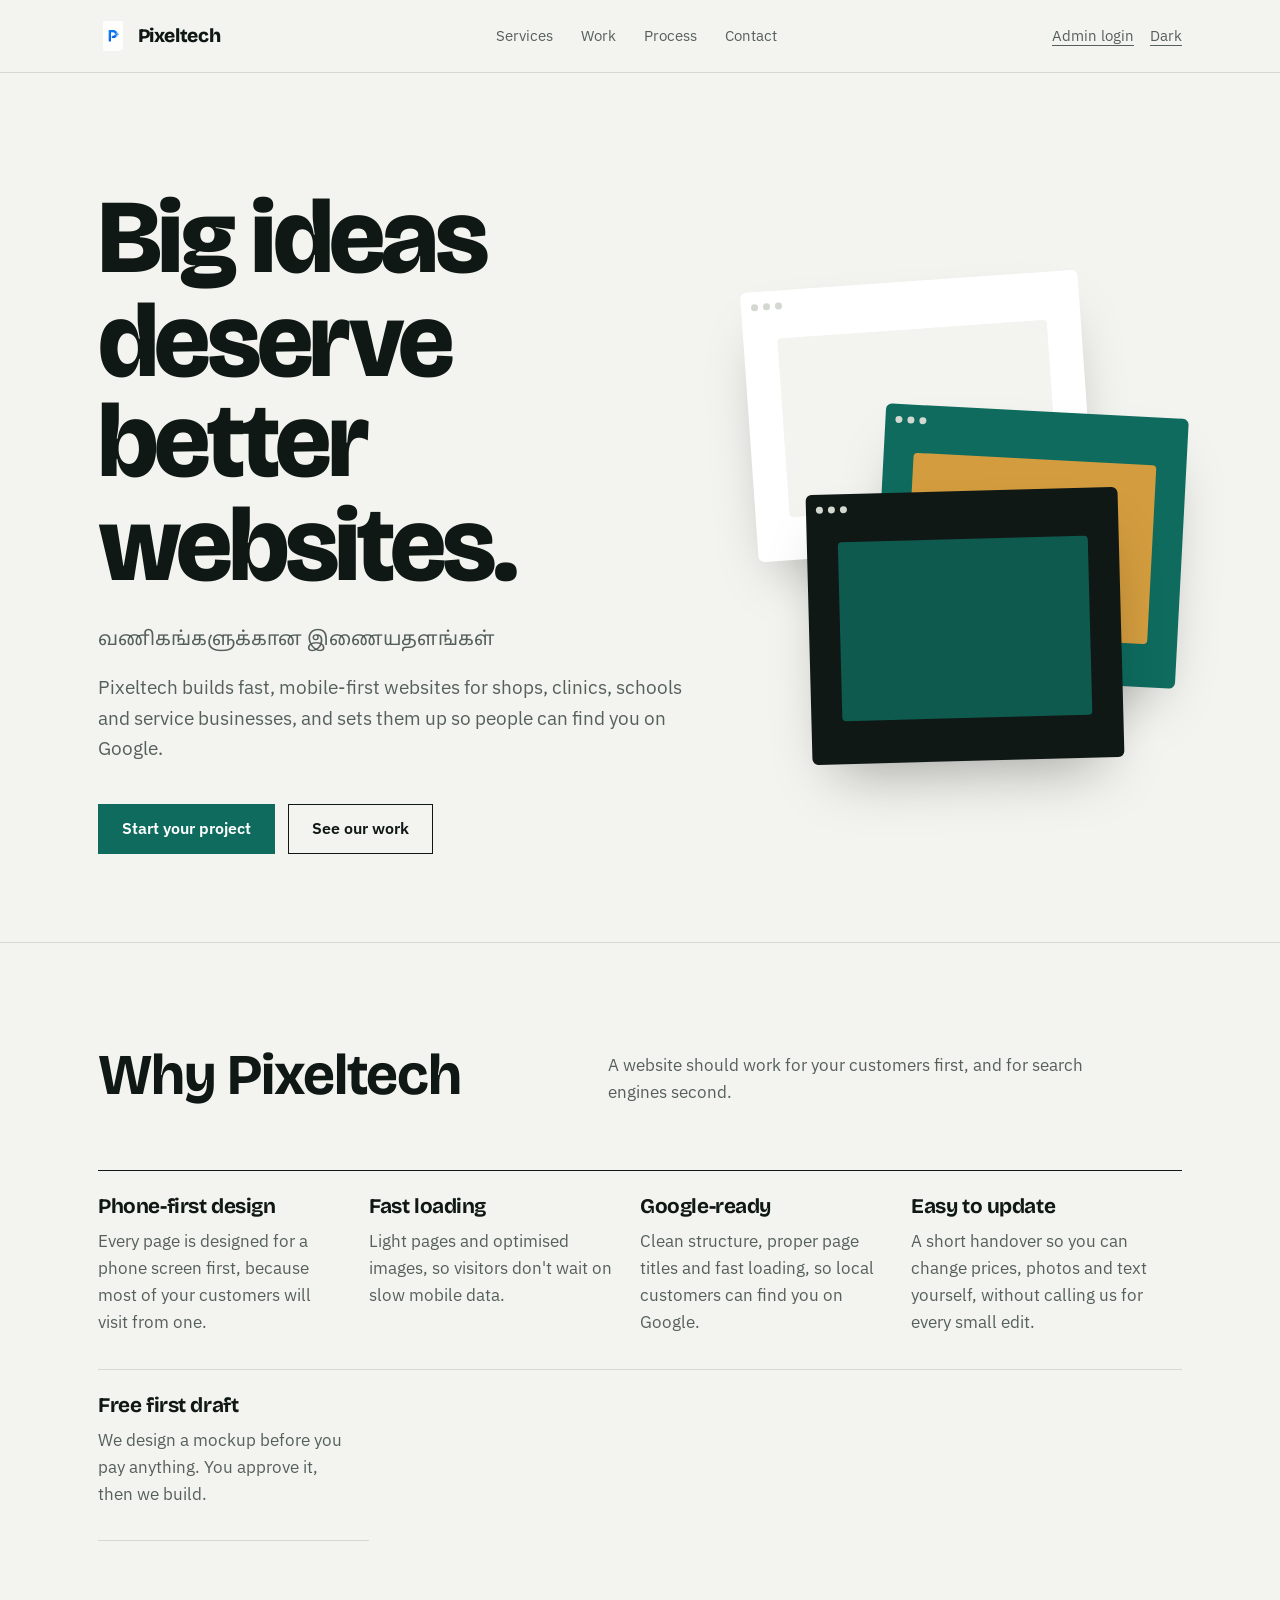
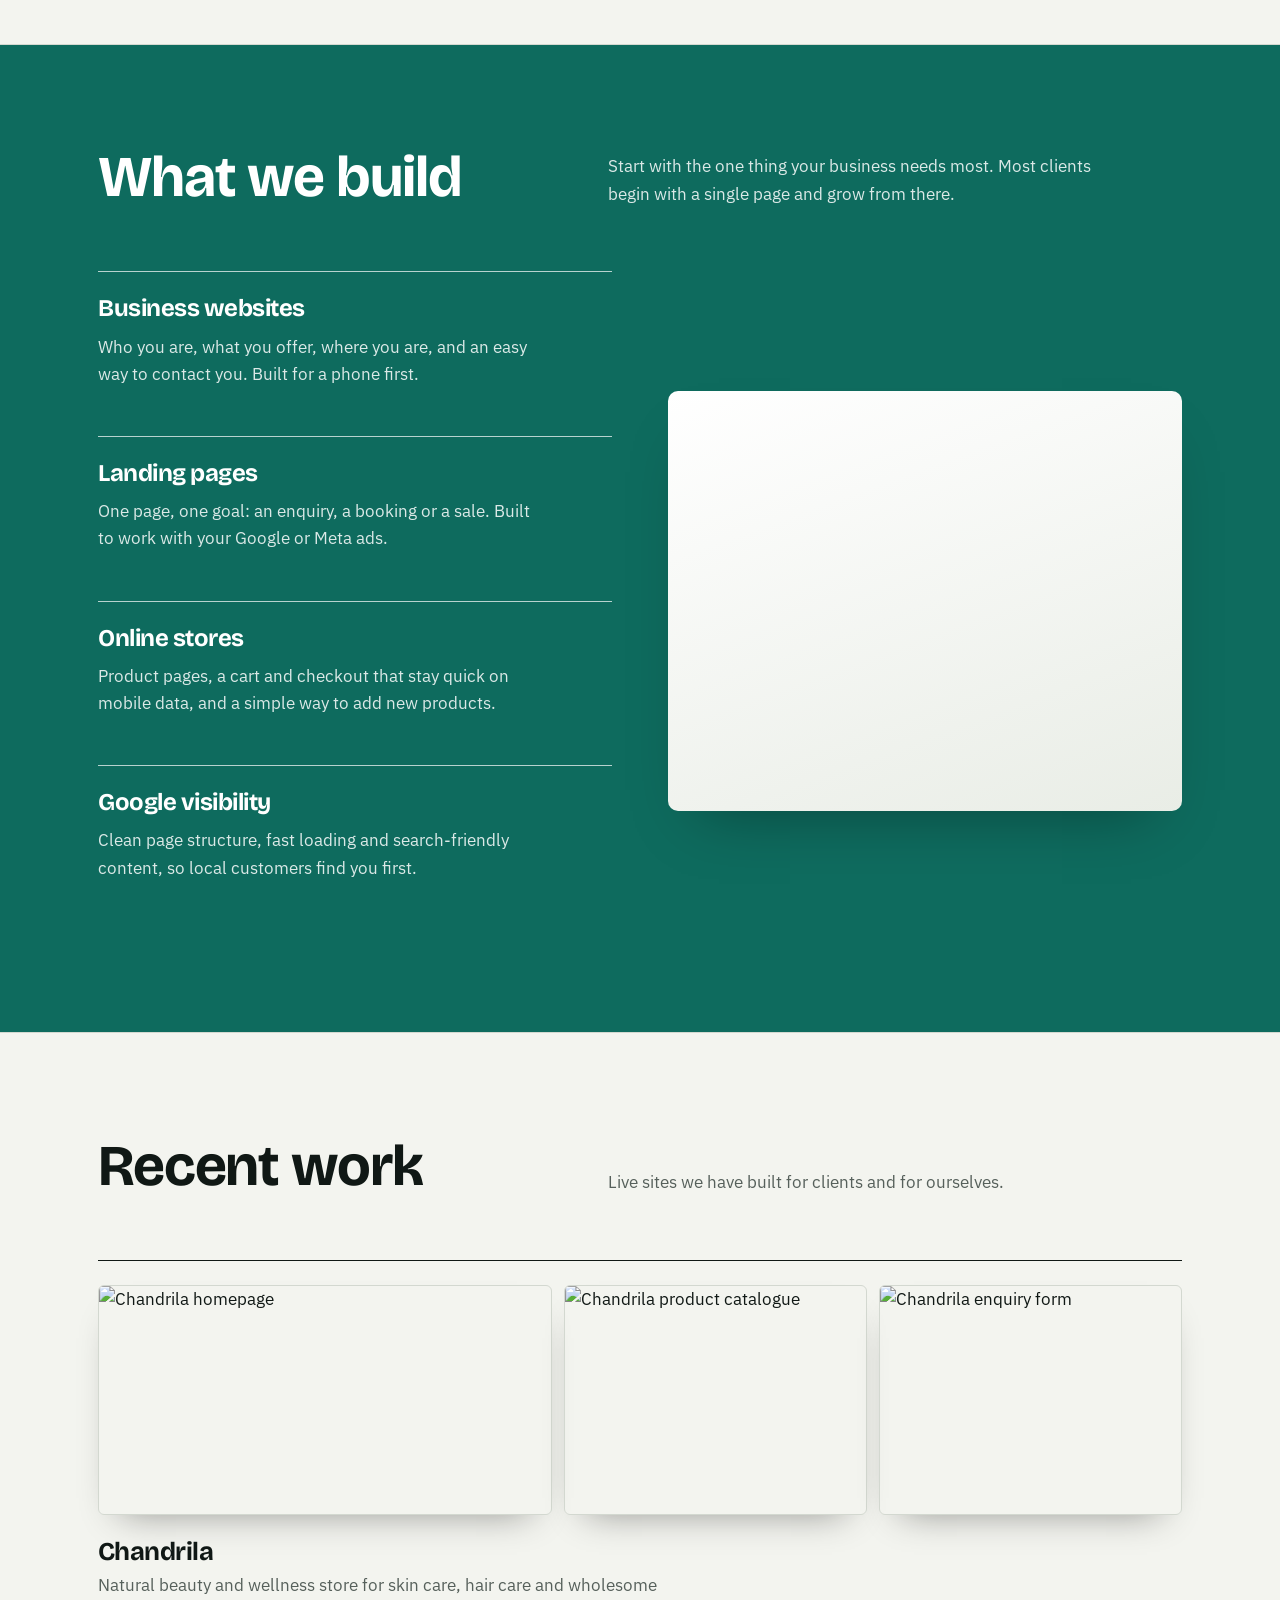
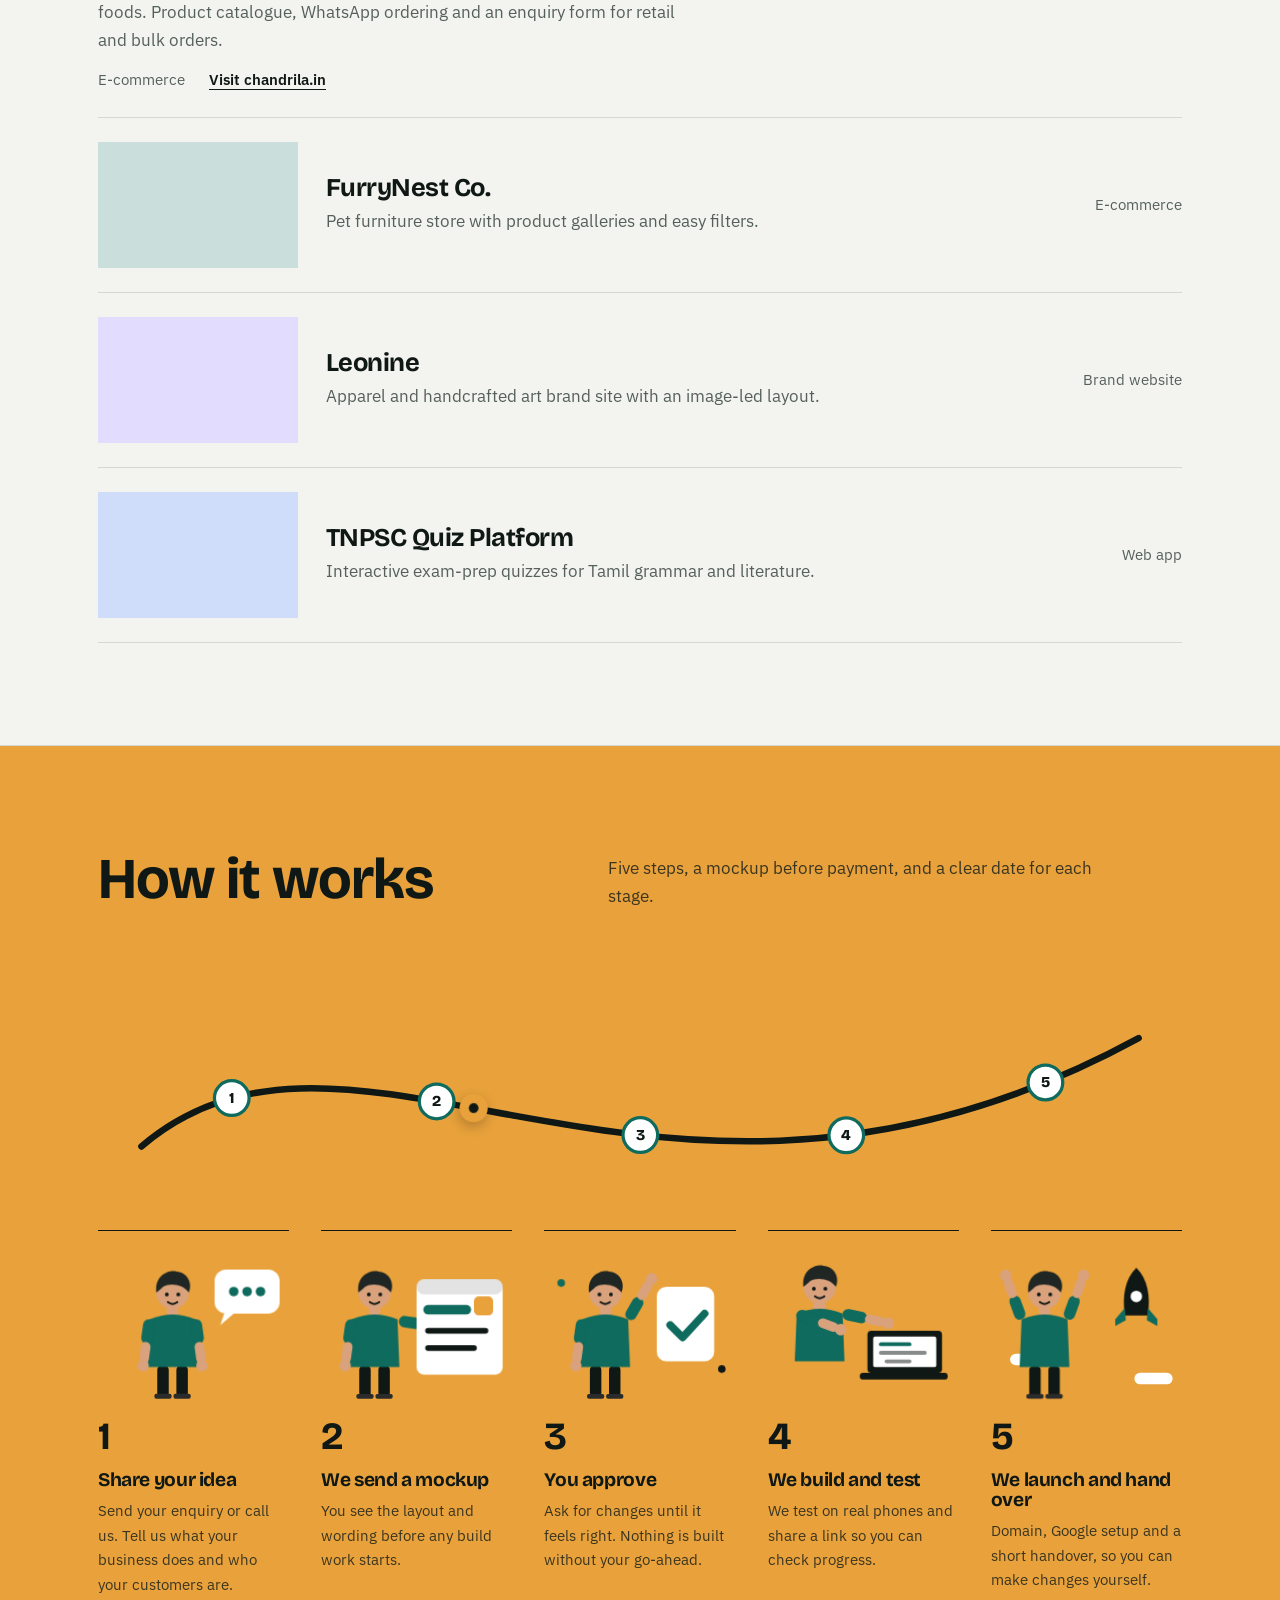
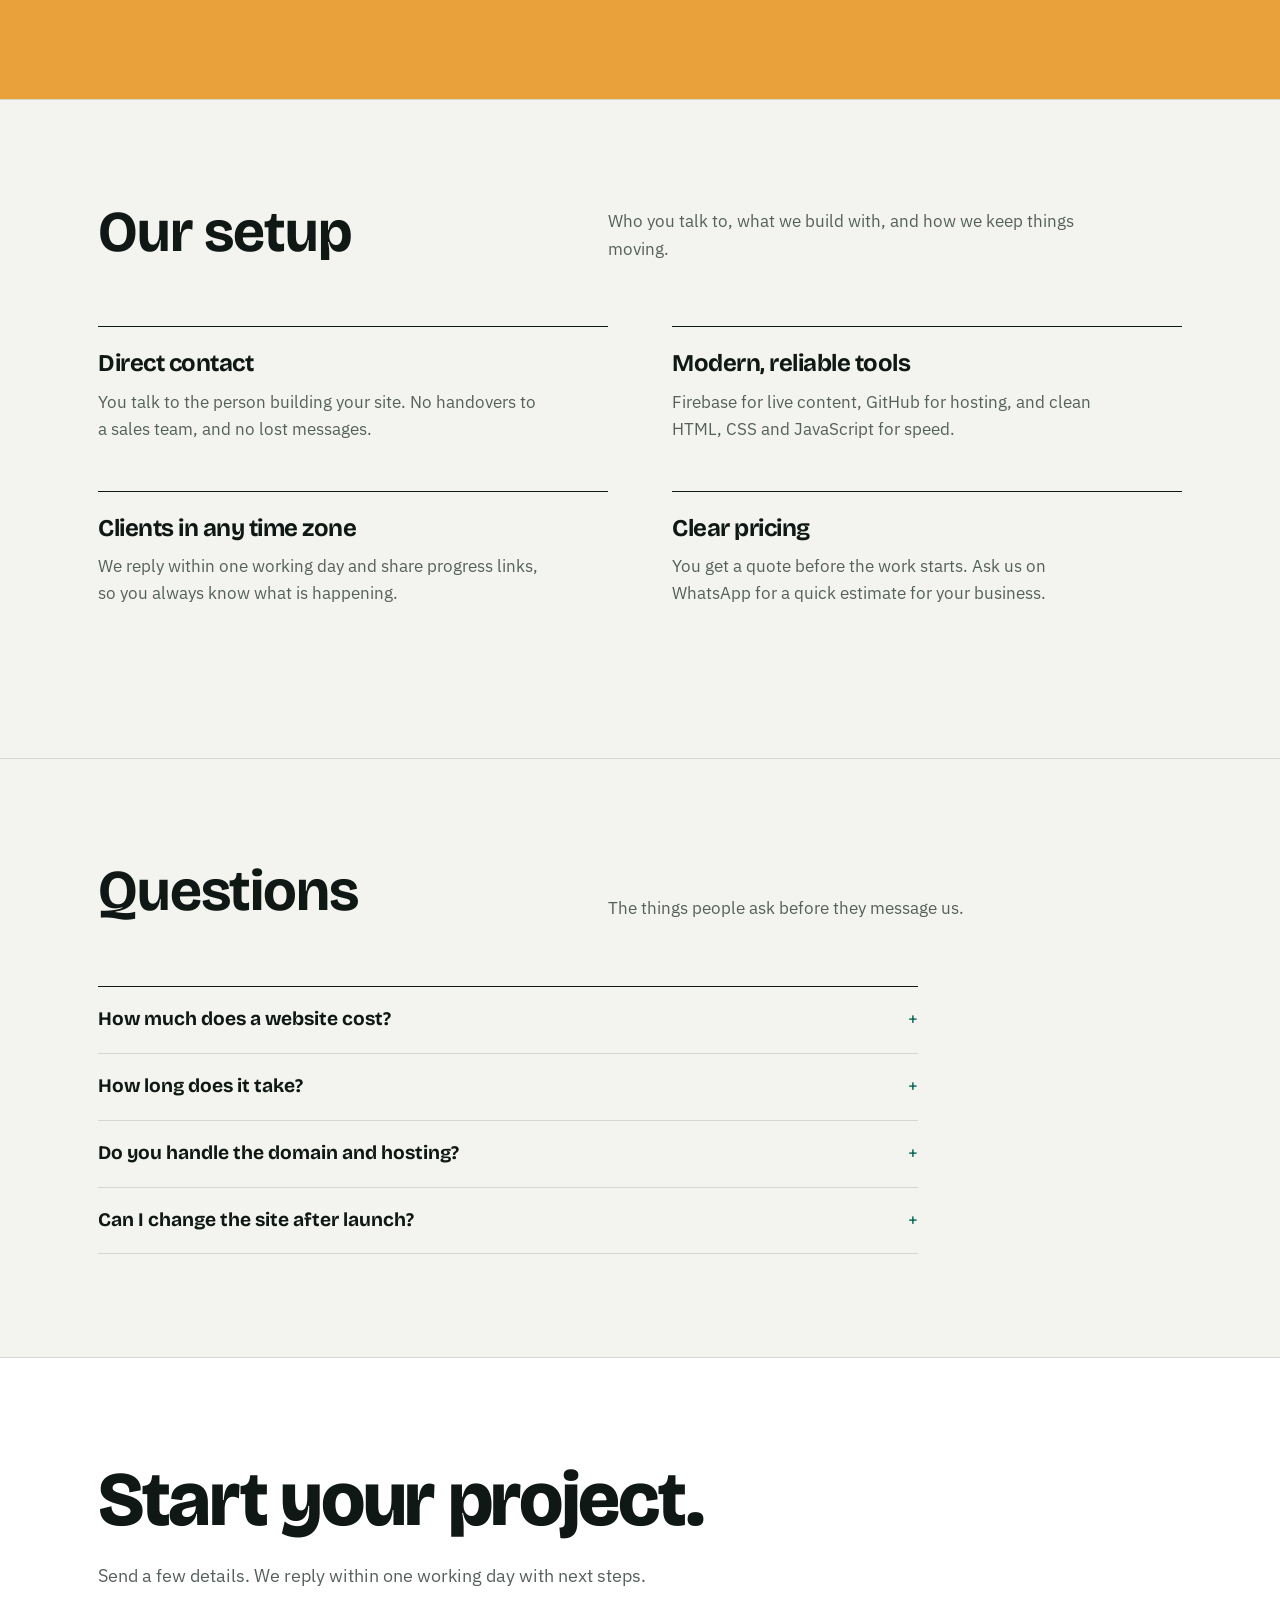
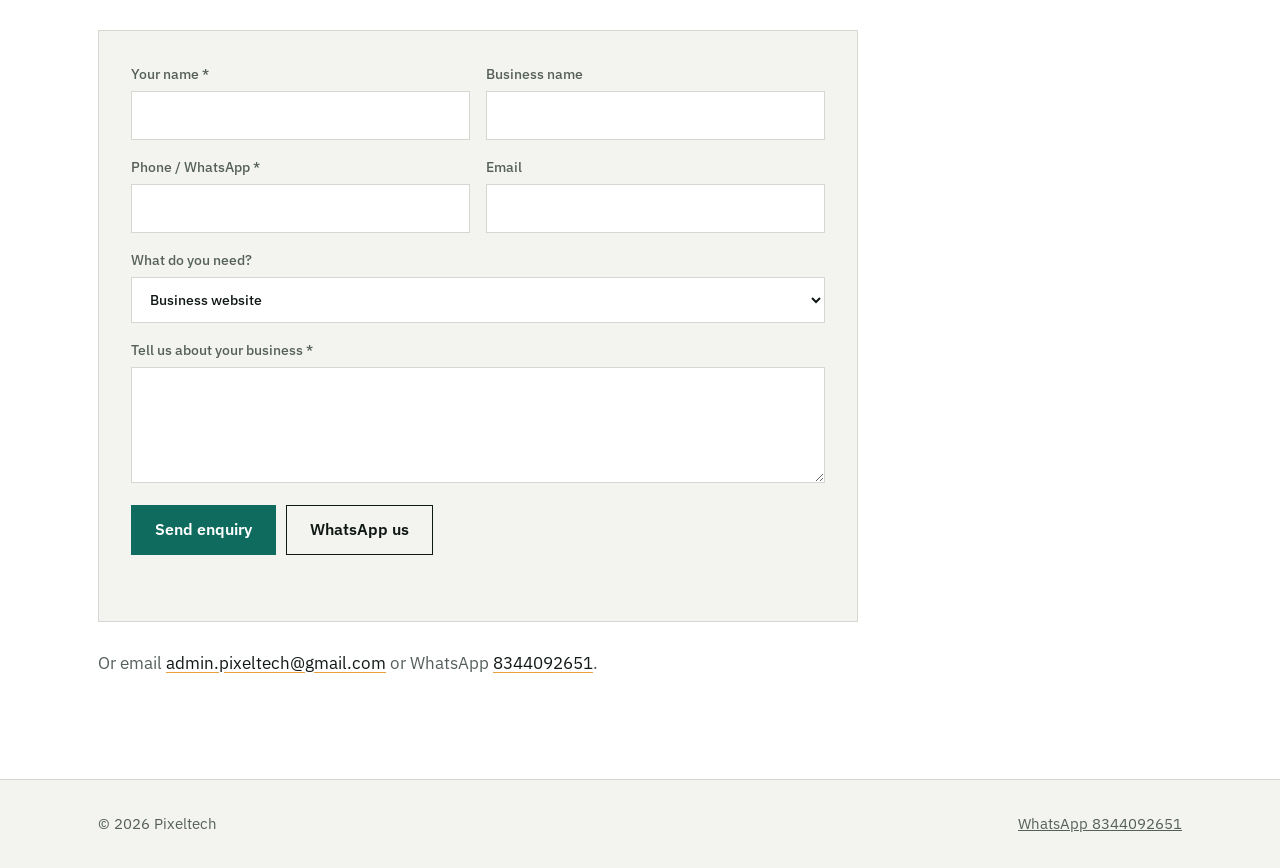
==== commit bd886856: "Add files via upload" ====
--- a/index.html
+++ b/index.html
@@ -524,6 +524,19 @@
   .lempty { color:#55706C; text-align:center; padding:30px; border:1px dashed #CFE0DC; border-radius:12px; }
   .ltoast { position:fixed; bottom:16px; left:50%; transform:translateX(-50%); background:#101815; color:#fff; padding:9px 14px; border-radius:8px; font-size:13px; opacity:0; transition:opacity .2s; pointer-events:none; z-index:60; }
   .ltoast.on { opacity:1; }
+
+  .lrow1 { display:flex; justify-content:space-between; align-items:flex-start; gap:12px; }
+  .lphone { color:#55706C; font-size:14px; margin-top:4px; }
+  .lpickwrap { flex-shrink:0; padding:4px; cursor:pointer; }
+  .lpickwrap input { width:18px; height:18px; cursor:pointer; }
+  .lmore { margin-top:10px; background:none; border:0; color:#0C7A6E; font:inherit; font-size:13px; font-weight:600; cursor:pointer; padding:0; }
+  .ldetails { margin-top:10px; padding-top:10px; border-top:1px dashed #DCE8E5; }
+  .lselall { margin:6px 0 10px; font-size:13px; color:#55706C; }
+  .lselall input { width:16px; height:16px; vertical-align:middle; }
+  .lbulk { display:flex; gap:8px; flex-wrap:wrap; align-items:center; background:#E3F4F1; border:1px solid #9FD6CB; border-radius:12px; padding:10px 12px; margin-bottom:12px; }
+  .lbulk.hidden { display:none; }
+  .lbulk select { padding:8px 10px; border:1px solid #CFE0DC; border-radius:8px; font:inherit; background:#fff; }
+  #lBulkCount { font-weight:700; color:#0F2A28; margin-right:auto; }
 </style>
 </head>
 <body>
@@ -548,7 +561,7 @@
 <div class="admin-bar hidden" id="adminBar" role="status">
   <div class="wrap">
     <span>Signed in as admin</span>
-    <span><a href="#admin">Manage projects</a> &nbsp;·&nbsp; <a href="#leads">Clinic leads</a> &nbsp;·&nbsp; <button id="adminBarLogout" type="button">Log out</button></span>
+    <span><a href="#admin">Manage projects</a> &nbsp;·&nbsp; <a href="#leads">Leads</a> &nbsp;·&nbsp; <button id="adminBarLogout" type="button">Log out</button></span>
   </div>
 </div>
 
@@ -928,7 +941,7 @@
   <div class="wrap">
     <div class="sec-head">
       <p class="eyebrow">Admin</p>
-      <h2 class="display">Clinic leads.</h2>
+      <h2 class="display">Leads.</h2>
       <p>Clinic leads, status and notes sync live through Firestore. Only visible when signed in as admin.</p>
     </div>
     <div class="lstats">
@@ -973,6 +986,13 @@
       <select id="lStatus"><option value="">All status</option><option>New</option><option>Contacted</option><option>Replied</option><option>Won</option><option>Rejected</option></select>
       <select id="lSort"><option value="rev">Most reviews</option><option value="rate">Highest rating</option><option value="name">Name A-Z</option></select>
       <label style="font-size:13px;display:flex;gap:6px;align-items:center"><input type="checkbox" id="lWa"> Only WhatsApp numbers</label>
+    </div>
+    <div class="lselall"><label><input type="checkbox" id="lSelAllBox" onchange="lSelAllToggle(this.checked)"> Select all shown</label></div>
+    <div class="lbulk hidden" id="lBulk">
+      <span id="lBulkCount"></span>
+      <select id="lBulkStatus"><option>New</option><option>Contacted</option><option>Replied</option><option>Won</option><option>Rejected</option></select>
+      <button class="lbtn wa" type="button" onclick="lBulkApply()">Apply to selected</button>
+      <button class="lbtn" type="button" onclick="lBulkClear()">Clear</button>
     </div>
     <div id="lList" class="lcards"></div>
   </div>
@@ -1361,6 +1381,30 @@
     a.click();
   };
 
+  // Selection and expanded-details state survive re-renders
+  const lSel = new Set(), lOpen = new Set();
+  window.lToggleDetails = id => { lOpen.has(id) ? lOpen.delete(id) : lOpen.add(id); lRender(); };
+  window.lToggleSel = (id, on) => { on ? lSel.add(id) : lSel.delete(id); lRenderBulk(); };
+  window.lSelAllToggle = on => {
+    document.querySelectorAll("input.lpick").forEach(cb => { cb.checked = on; on ? lSel.add(cb.dataset.id) : lSel.delete(cb.dataset.id); });
+    lRenderBulk();
+  };
+  window.lBulkClear = () => { lSel.clear(); lRender(); };
+  window.lBulkApply = async () => {
+    const st = $("lBulkStatus").value, ids = [...lSel];
+    if (!ids.length) return lToastMsg("Select leads first");
+    const batch = writeBatch(db);
+    ids.forEach(id => batch.update(doc(db, LCOL, id), { status: st, updatedAt: Date.now() }));
+    try { await batch.commit(); lToastMsg(ids.length + " lead(s) set to " + st); lSel.clear(); lRender(); }
+    catch (e) { lToastMsg("Update failed: " + e.message); }
+  };
+  function lRenderBulk() {
+    const n = lSel.size, boxes = [...document.querySelectorAll("input.lpick")];
+    $("lBulk").classList.toggle("hidden", n === 0);
+    $("lBulkCount").textContent = n + " selected";
+    $("lSelAllBox").checked = boxes.length > 0 && boxes.every(cb => cb.checked);
+  }
+
   function lRender() {
     if ($("leads").classList.contains("hidden")) return;
     $("lS1").textContent = lLeads.length;
@@ -1369,6 +1413,8 @@
     $("lS4").textContent = lLeads.filter(l => l.status === "Replied").length;
     $("lS5").textContent = lLeads.filter(l => l.status === "Won").length;
     $("lS6").textContent = lSentToday() + "/" + L_DAILY;
+    // Drop selections for leads that no longer exist
+    [...lSel].forEach(id => { if (!lLeads.some(l => l.id === id)) lSel.delete(id); });
 
     // Keep the note being typed while the list refreshes
     const active = document.activeElement;
@@ -1377,34 +1423,42 @@
     const q = $("lQ").value.trim().toLowerCase(), st = $("lStatus").value, onlyWa = $("lWa").checked, sort = $("lSort").value;
     const list = lLeads.filter(l => (!q || [l.name, l.phone, l.city, l.address].join(" ").toLowerCase().includes(q)) && (!st || l.status === st) && (!onlyWa || l.mobile))
       .sort((a, b) => sort === "rev" ? (b.reviews || 0) - (a.reviews || 0) : sort === "rate" ? (b.rating || 0) - (a.rating || 0) : String(a.name).localeCompare(String(b.name)));
-    if (!list.length) { $("lList").innerHTML = '<div class="lempty">No leads yet. Import an Apify file or add one above.</div>'; return; }
+    if (!list.length) { $("lList").innerHTML = '<div class="lempty">No leads yet. Import an Apify file or add one above.</div>'; lRenderBulk(); return; }
 
     $("lList").innerHTML = list.map(l => {
-      const wa = lWaLink(l), w = lWait();
+      const id = esc(l.id), wa = lWaLink(l), w = lWait(), open = lOpen.has(l.id);
       const waBtn = !wa ? "" : w === 0
         ? `<a class="lbtn wa" href="${esc(wa)}" target="_blank" rel="noopener" onclick="return lCountSend();">WhatsApp chat</a>`
         : `<span class="lbtn off">${w === -1 ? "Daily limit reached" : "Wait " + lFmt(w)}</span>`;
       const rating = l.rating ? `★ ${Number(l.rating).toFixed(1)} · ${l.reviews || 0} reviews` : (l.reviews ? `${l.reviews} reviews` : "No rating");
       return `<div class="lcard" data-st="${esc(l.status)}">
-        <div class="lname">${esc(l.name)}</div>
-        <div>
-          <span class="lchip">${esc(l.niche)}</span>
-          ${l.mobile ? '<span class="lchip ok">WhatsApp number</span>' : (l.phone ? '<span class="lchip no">Landline / other</span>' : '<span class="lchip no">No phone</span>')}
-        </div>
-        <div class="lmeta">
-          ${l.phone ? `📞 <b>+91 ${esc(l.phone)}</b>` : "📞 <b>No number</b>"}<br>
-          ${l.address ? `📍 ${esc(l.address)}<br>` : ""}
-          ${l.hours ? `🕒 ${esc(l.hours)}<br>` : ""}
-          ⭐ ${esc(rating)}
+        <div class="lrow1">
+          <div>
+            <div class="lname">${esc(l.name)}</div>
+            <div class="lphone">${l.phone ? "📞 +91 " + esc(l.phone) : "No number"}</div>
+          </div>
+          <label class="lpickwrap" title="Select this lead"><input type="checkbox" class="lpick" data-id="${id}" ${lSel.has(l.id) ? "checked" : ""} onchange="lToggleSel('${id}', this.checked)"></label>
         </div>
         <div class="lacts">
-          <select onchange="lSetStatus('${esc(l.id)}', this.value)">${["New","Contacted","Replied","Won","Rejected"].map(s => `<option ${s === l.status ? "selected" : ""}>${s}</option>`).join("")}</select>
+          <select onchange="lSetStatus('${id}', this.value)">${["New","Contacted","Replied","Won","Rejected"].map(s => `<option ${s === l.status ? "selected" : ""}>${s}</option>`).join("")}</select>
           ${waBtn}
           ${l.phone ? `<a class="lbtn" href="tel:+91${esc(l.phone)}">Call</a>` : ""}
-          ${l.maps ? `<a class="lbtn" href="${esc(l.maps)}" target="_blank" rel="noopener">Maps</a>` : ""}
-          <button class="lbtn red" type="button" onclick="lDel('${esc(l.id)}')">Delete</button>
+          <button class="lbtn red" type="button" onclick="lDel('${id}')">Delete</button>
         </div>
-        <textarea class="lnote" rows="1" data-id="${esc(l.id)}" placeholder="Notes (owner name, follow-up date...)" oninput="lNoteInput('${esc(l.id)}', this.value)" onblur="lNoteSave('${esc(l.id)}', this.value)">${esc(l.notes || "")}</textarea>
+        <textarea class="lnote" rows="1" data-id="${id}" placeholder="Notes (owner name, follow-up date...)" oninput="lNoteInput('${id}', this.value)" onblur="lNoteSave('${id}', this.value)">${esc(l.notes || "")}</textarea>
+        <button class="lmore" type="button" onclick="lToggleDetails('${id}')">${open ? "Hide details ▴" : "Show details ▾"}</button>
+        ${open ? `<div class="ldetails">
+          <div>
+            <span class="lchip">${esc(l.niche)}</span>
+            ${l.mobile ? '<span class="lchip ok">WhatsApp number</span>' : (l.phone ? '<span class="lchip no">Landline / other</span>' : '<span class="lchip no">No phone</span>')}
+          </div>
+          <div class="lmeta">
+            ${l.address ? `📍 ${esc(l.address)}<br>` : ""}
+            ${l.hours ? `🕒 ${esc(l.hours)}<br>` : ""}
+            ⭐ ${esc(rating)}<br>
+            ${l.maps ? `<a href="${esc(l.maps)}" target="_blank" rel="noopener" style="color:#0C7A6E;font-weight:600">Open in Maps</a>` : ""}
+          </div>
+        </div>` : ""}
       </div>`;
     }).join("");
 
@@ -1412,6 +1466,7 @@
       const el = document.querySelector(`textarea.lnote[data-id="${CSS.escape(keep.id)}"]`);
       if (el) { el.value = keep.v; el.focus(); el.setSelectionRange(keep.pos, keep.pos); }
     }
+    lRenderBulk();
   }
   $("lQ").addEventListener("input", lRender);
   $("lStatus").addEventListener("change", lRender);
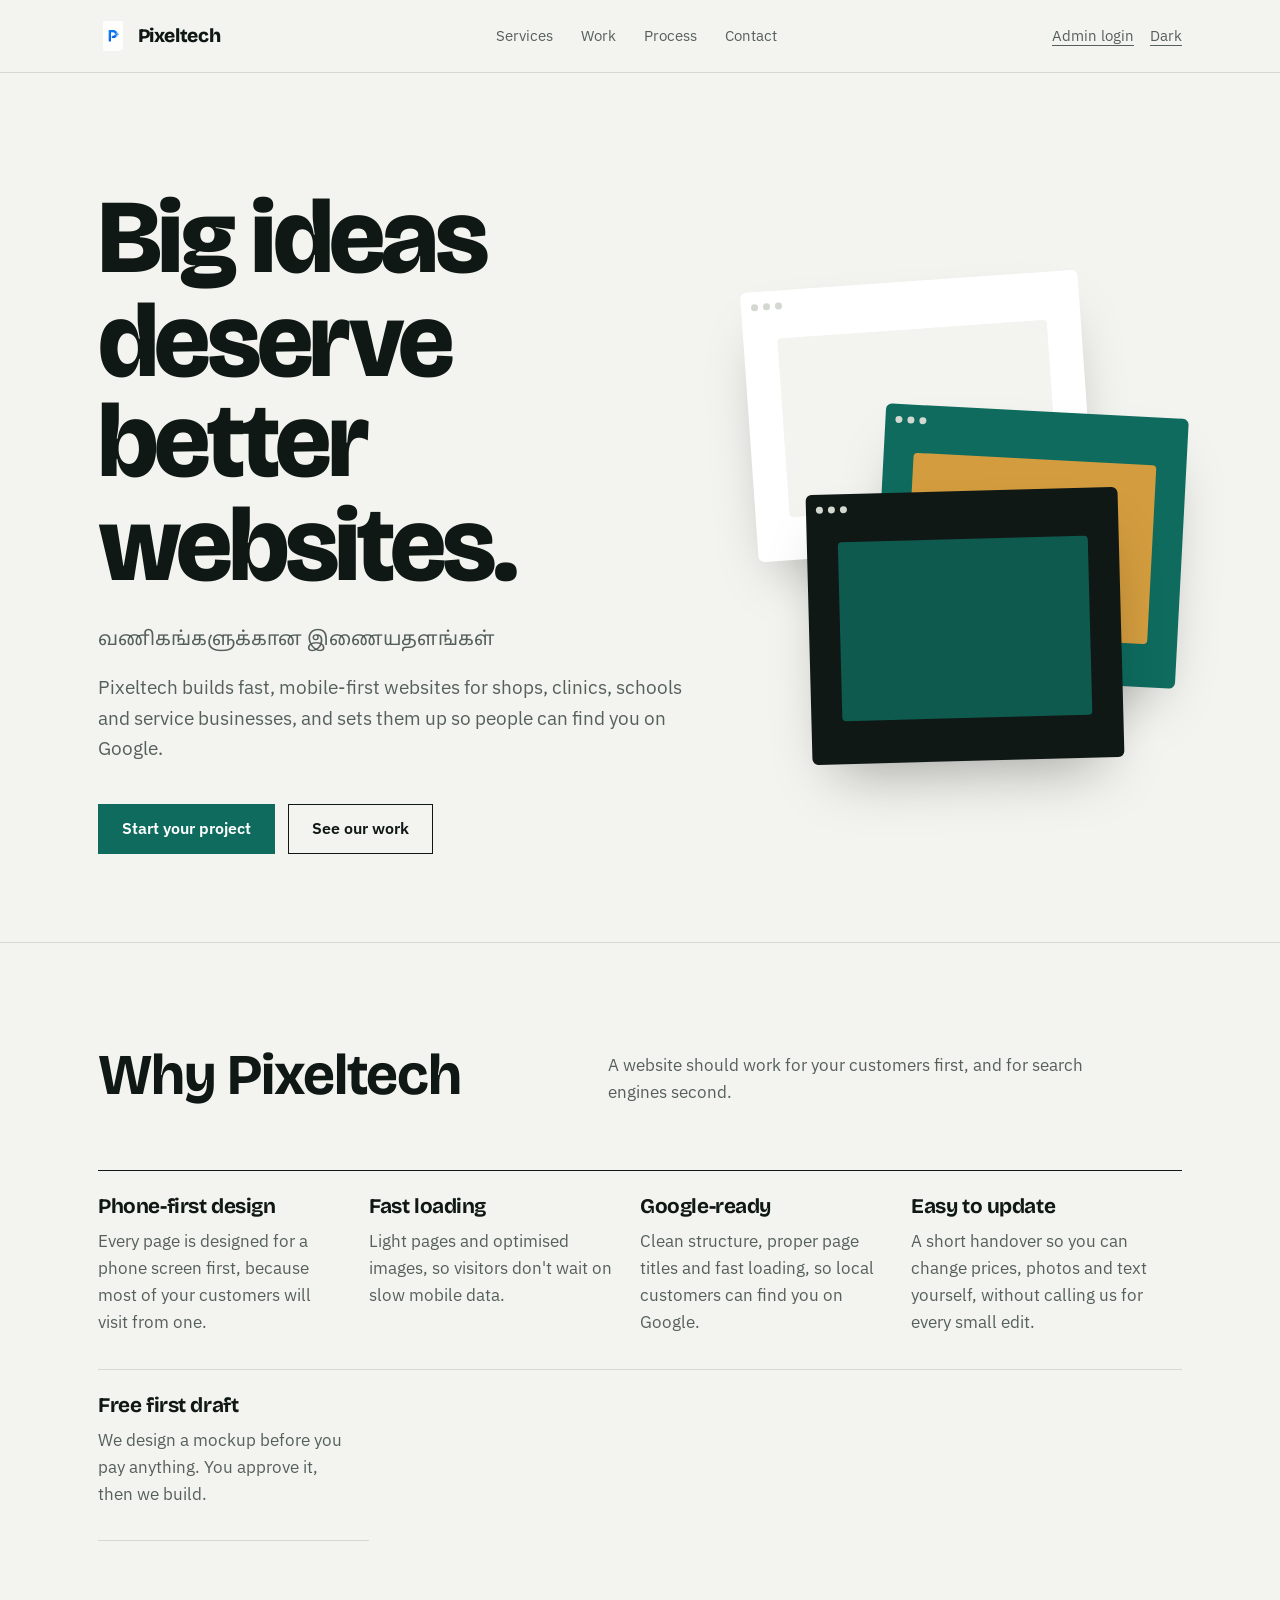
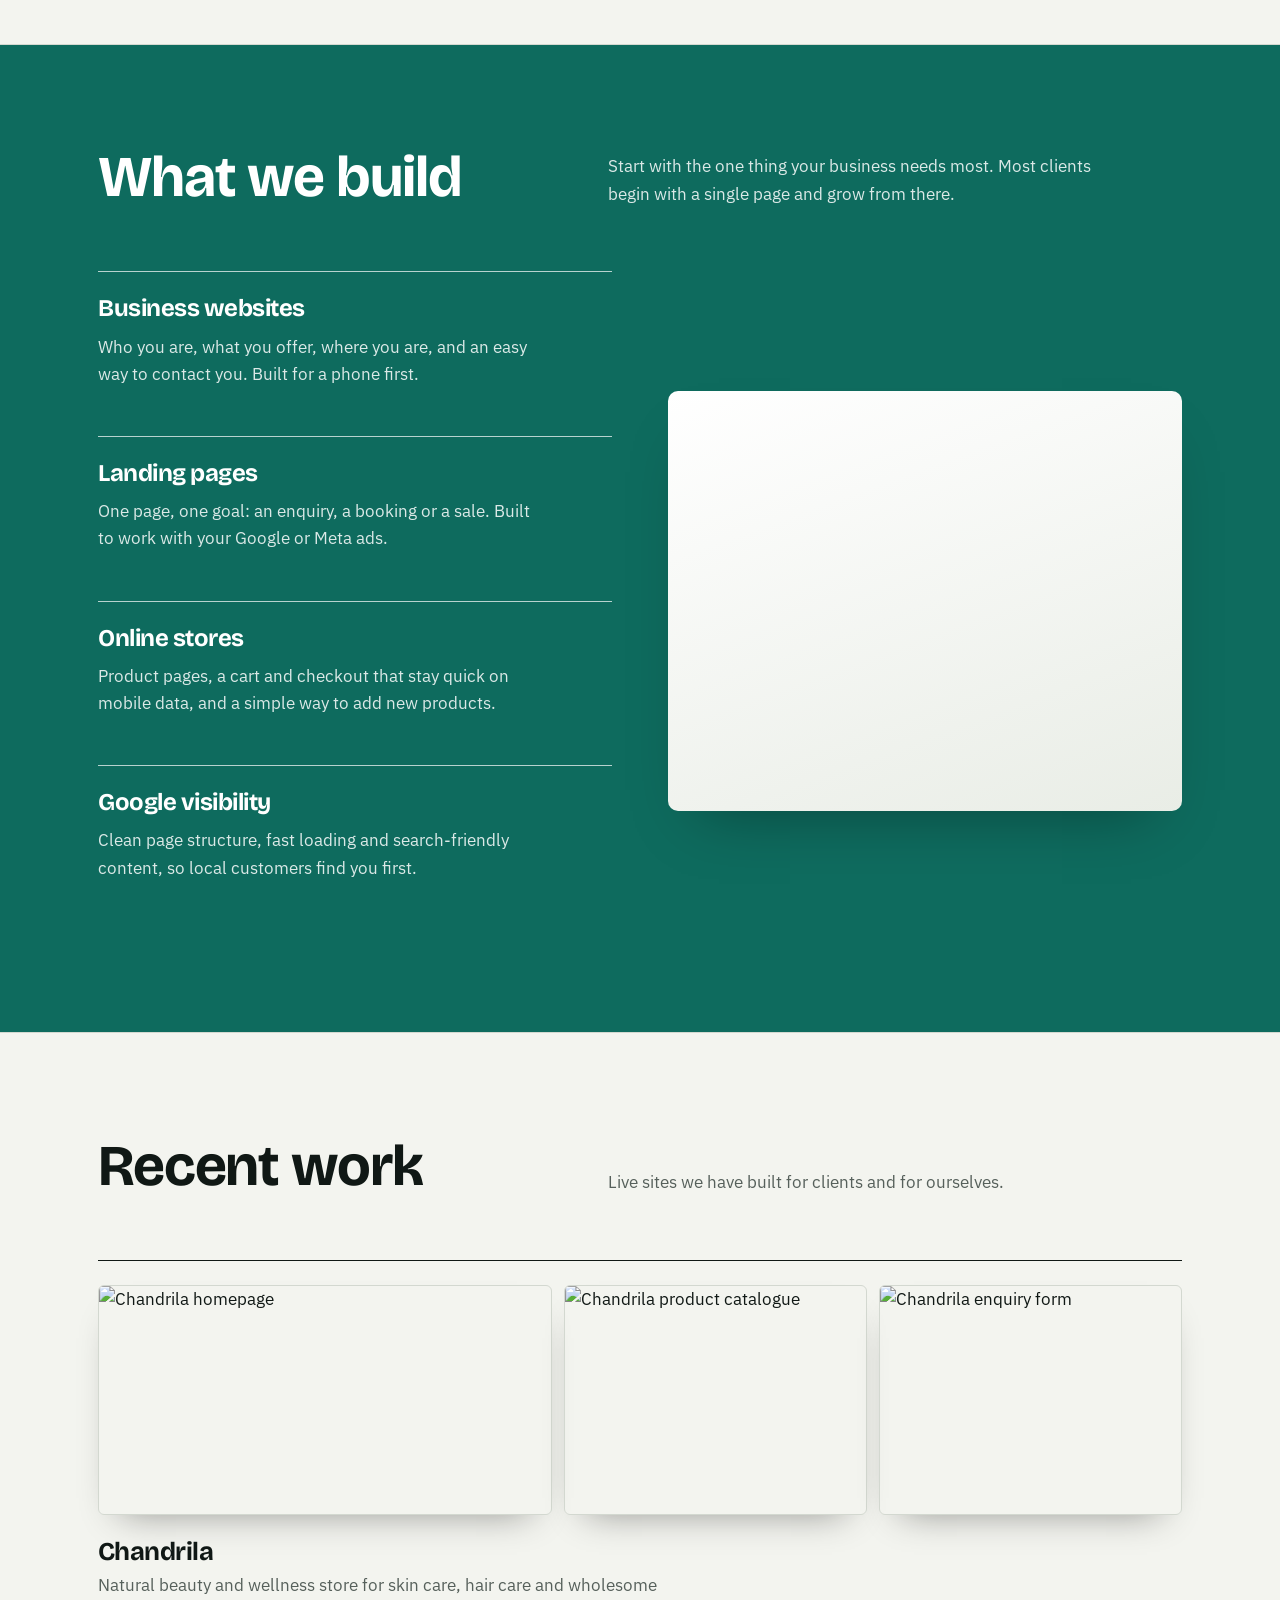
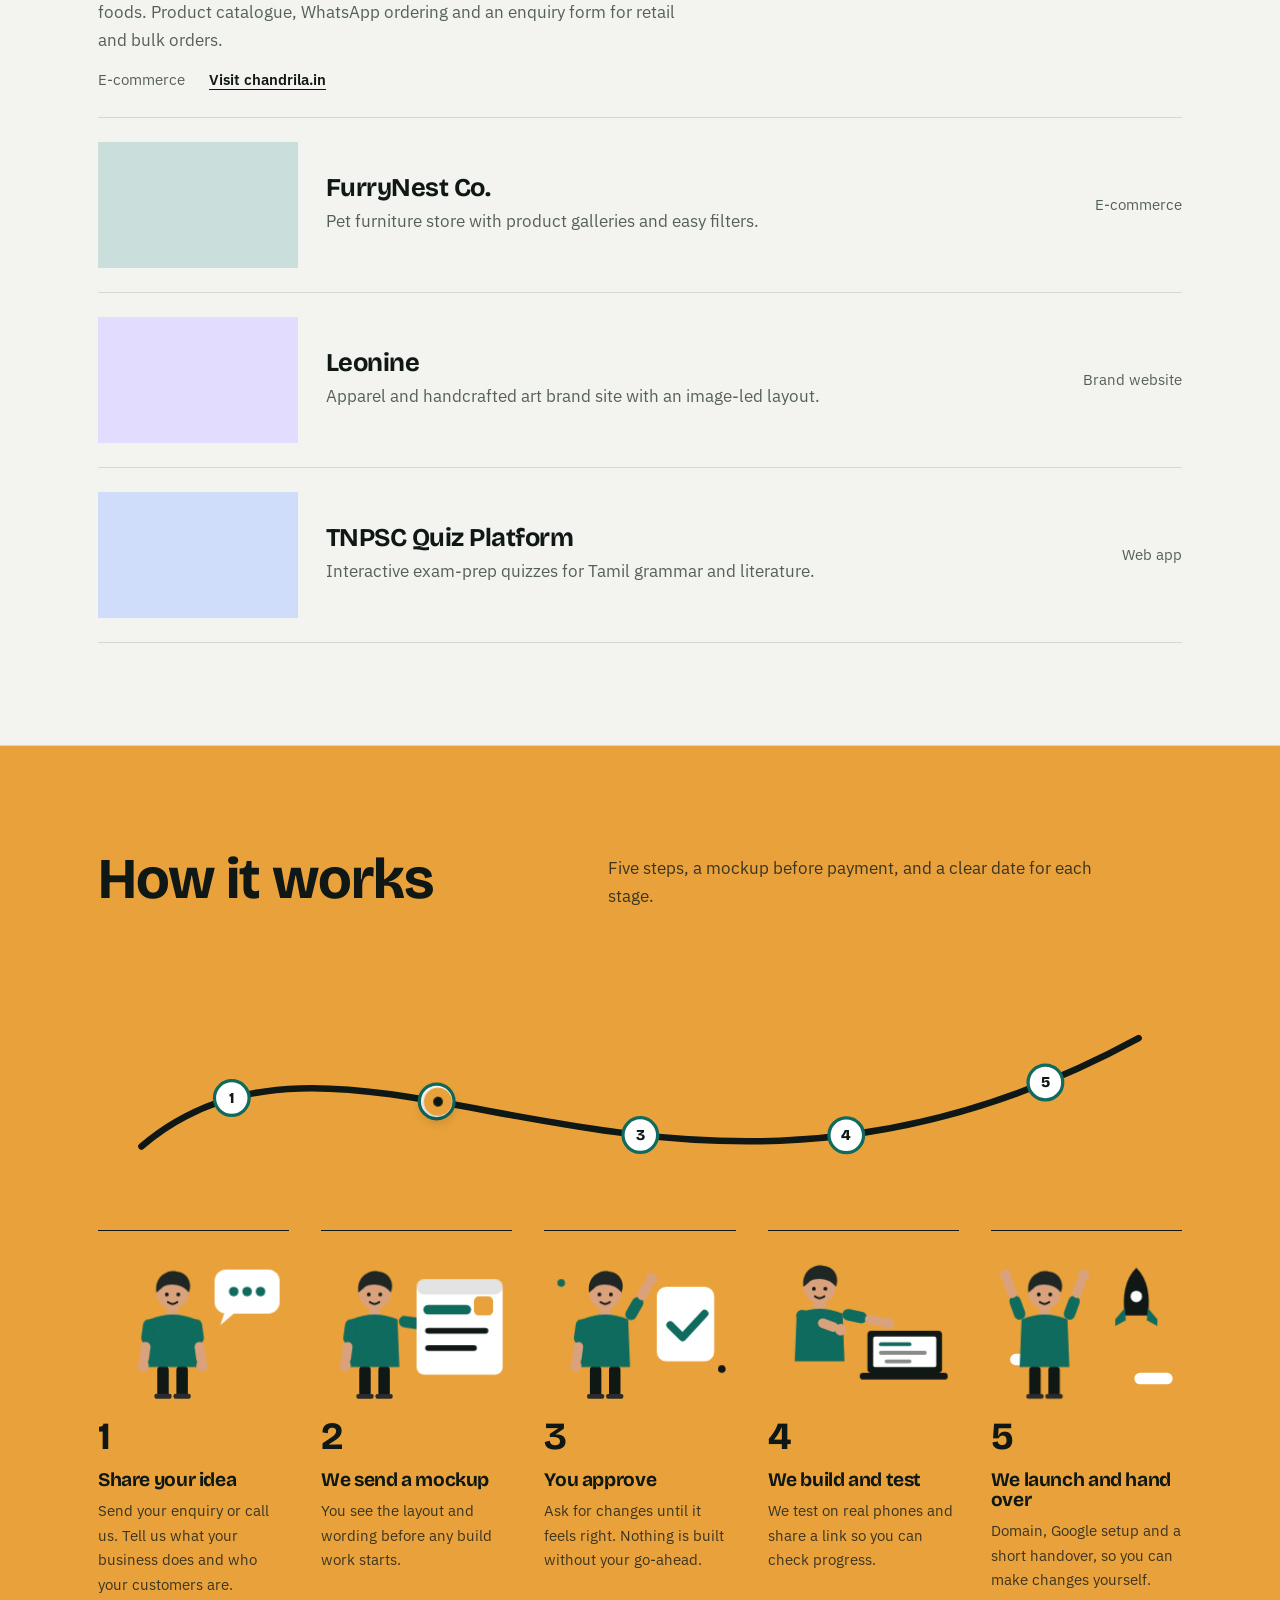
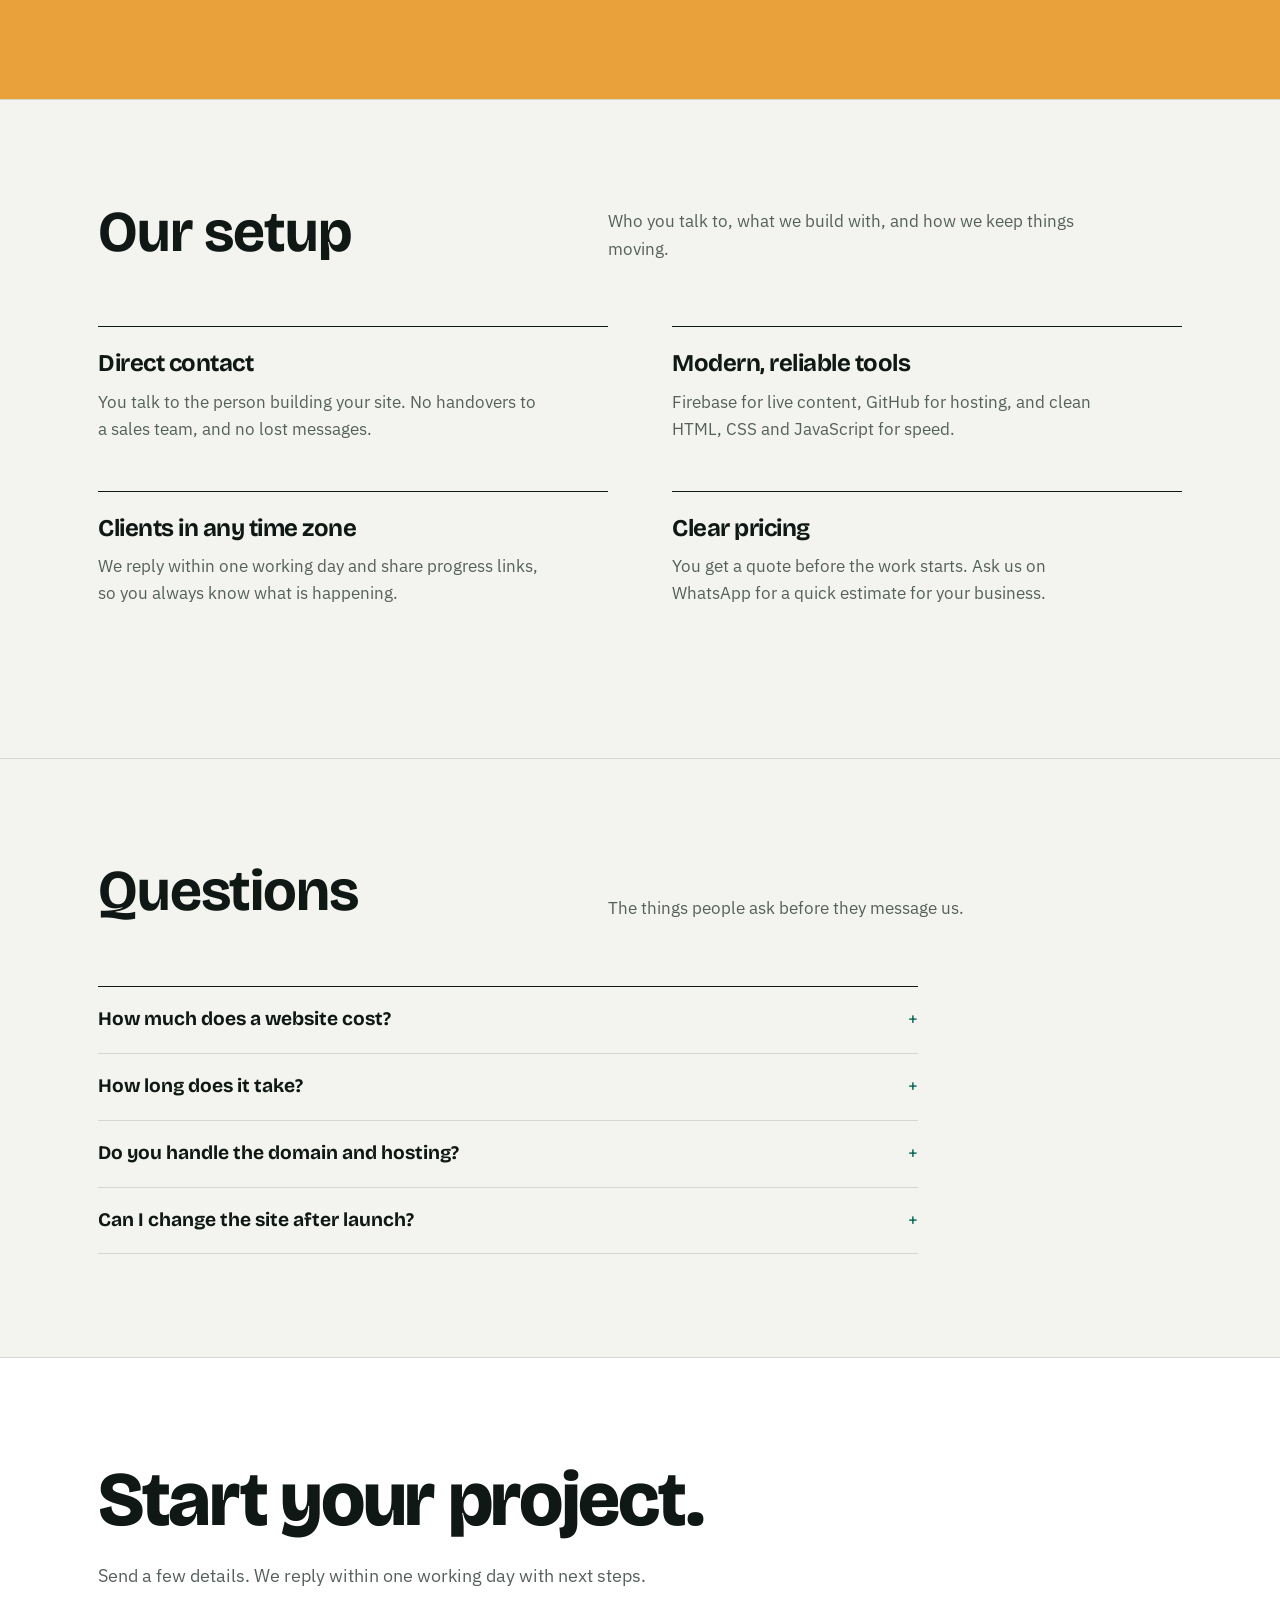
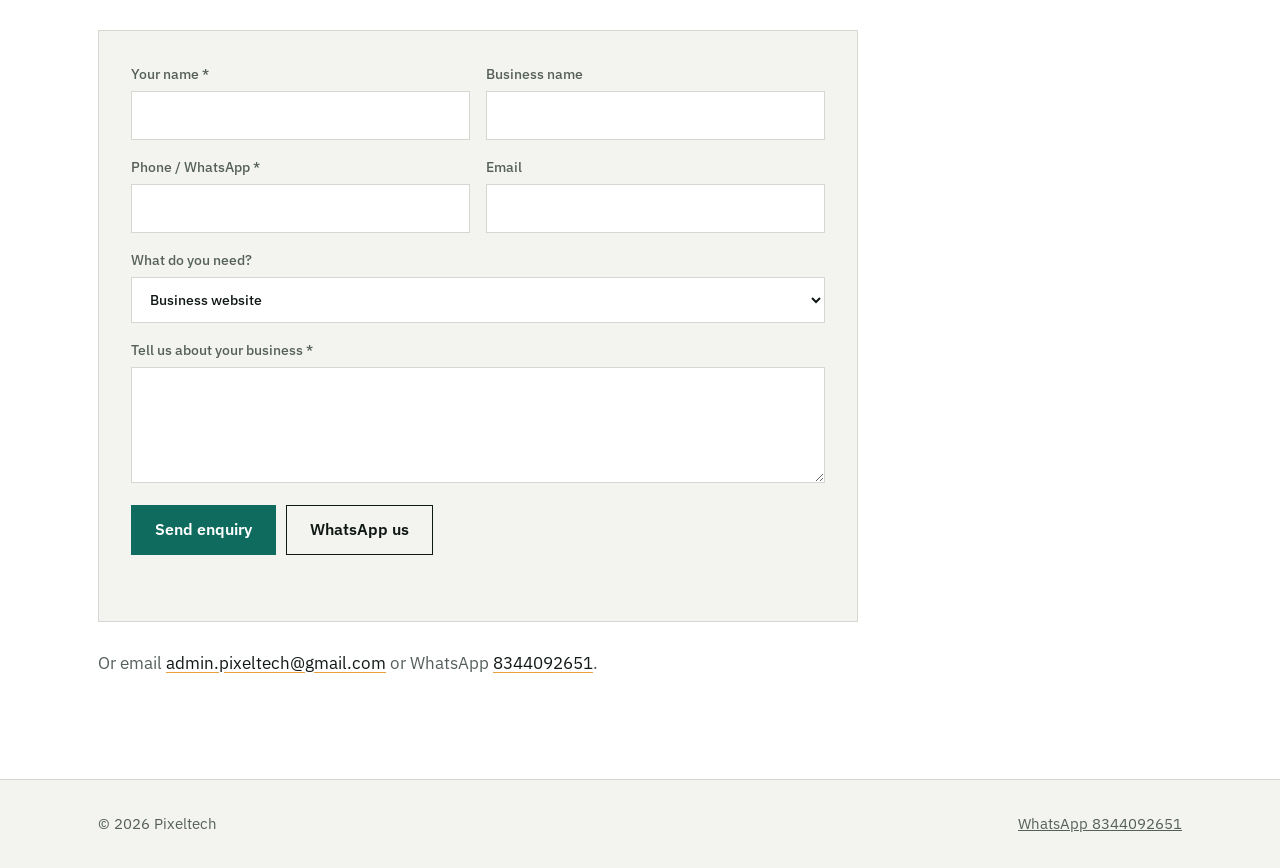
==== commit 64f4a337: "Add files via upload" ====
--- a/index.html
+++ b/index.html
@@ -537,6 +537,25 @@
   .lbulk.hidden { display:none; }
   .lbulk select { padding:8px 10px; border:1px solid #CFE0DC; border-radius:8px; font:inherit; background:#fff; }
   #lBulkCount { font-weight:700; color:#0F2A28; margin-right:auto; }
+
+  /* Compact, multi-column lead list */
+  .lcards { display:grid; grid-template-columns:1fr; gap:10px; }
+  @media (min-width:700px) { .lcards { grid-template-columns:repeat(2, 1fr); } }
+  @media (min-width:1100px) { .lcards { grid-template-columns:repeat(3, 1fr); gap:12px; } }
+  .lcard { padding:12px 12px 12px 16px; }
+  .lrow1 { align-items:center; }
+  .lname { font-size:15px; line-height:1.3; }
+  .lphone { font-size:13px; margin-top:2px; }
+  .lpickwrap { padding:2px; }
+  .lpickwrap input { width:16px; height:16px; }
+  .lacts { margin-top:8px; gap:6px; align-items:center; }
+  .lacts select { padding:6px 8px; font-size:12px; }
+  .lbtn { padding:6px 10px; font-size:12px; }
+  .lmore { margin-left:auto; font-size:12px; font-weight:600; white-space:nowrap; }
+  .lnote { margin-top:8px; padding:6px 8px; font-size:12px; min-height:32px; }
+  .ldetails { margin-top:8px; padding-top:8px; }
+  .lselall { margin:4px 0 8px; }
+  .lempty { padding:20px; }
 </style>
 </head>
 <body>
@@ -1444,9 +1463,9 @@
           ${waBtn}
           ${l.phone ? `<a class="lbtn" href="tel:+91${esc(l.phone)}">Call</a>` : ""}
           <button class="lbtn red" type="button" onclick="lDel('${id}')">Delete</button>
+          <button class="lmore" type="button" onclick="lToggleDetails('${id}')">${open ? "Hide ▴" : "Details ▾"}</button>
         </div>
         <textarea class="lnote" rows="1" data-id="${id}" placeholder="Notes (owner name, follow-up date...)" oninput="lNoteInput('${id}', this.value)" onblur="lNoteSave('${id}', this.value)">${esc(l.notes || "")}</textarea>
-        <button class="lmore" type="button" onclick="lToggleDetails('${id}')">${open ? "Hide details ▴" : "Show details ▾"}</button>
         ${open ? `<div class="ldetails">
           <div>
             <span class="lchip">${esc(l.niche)}</span>
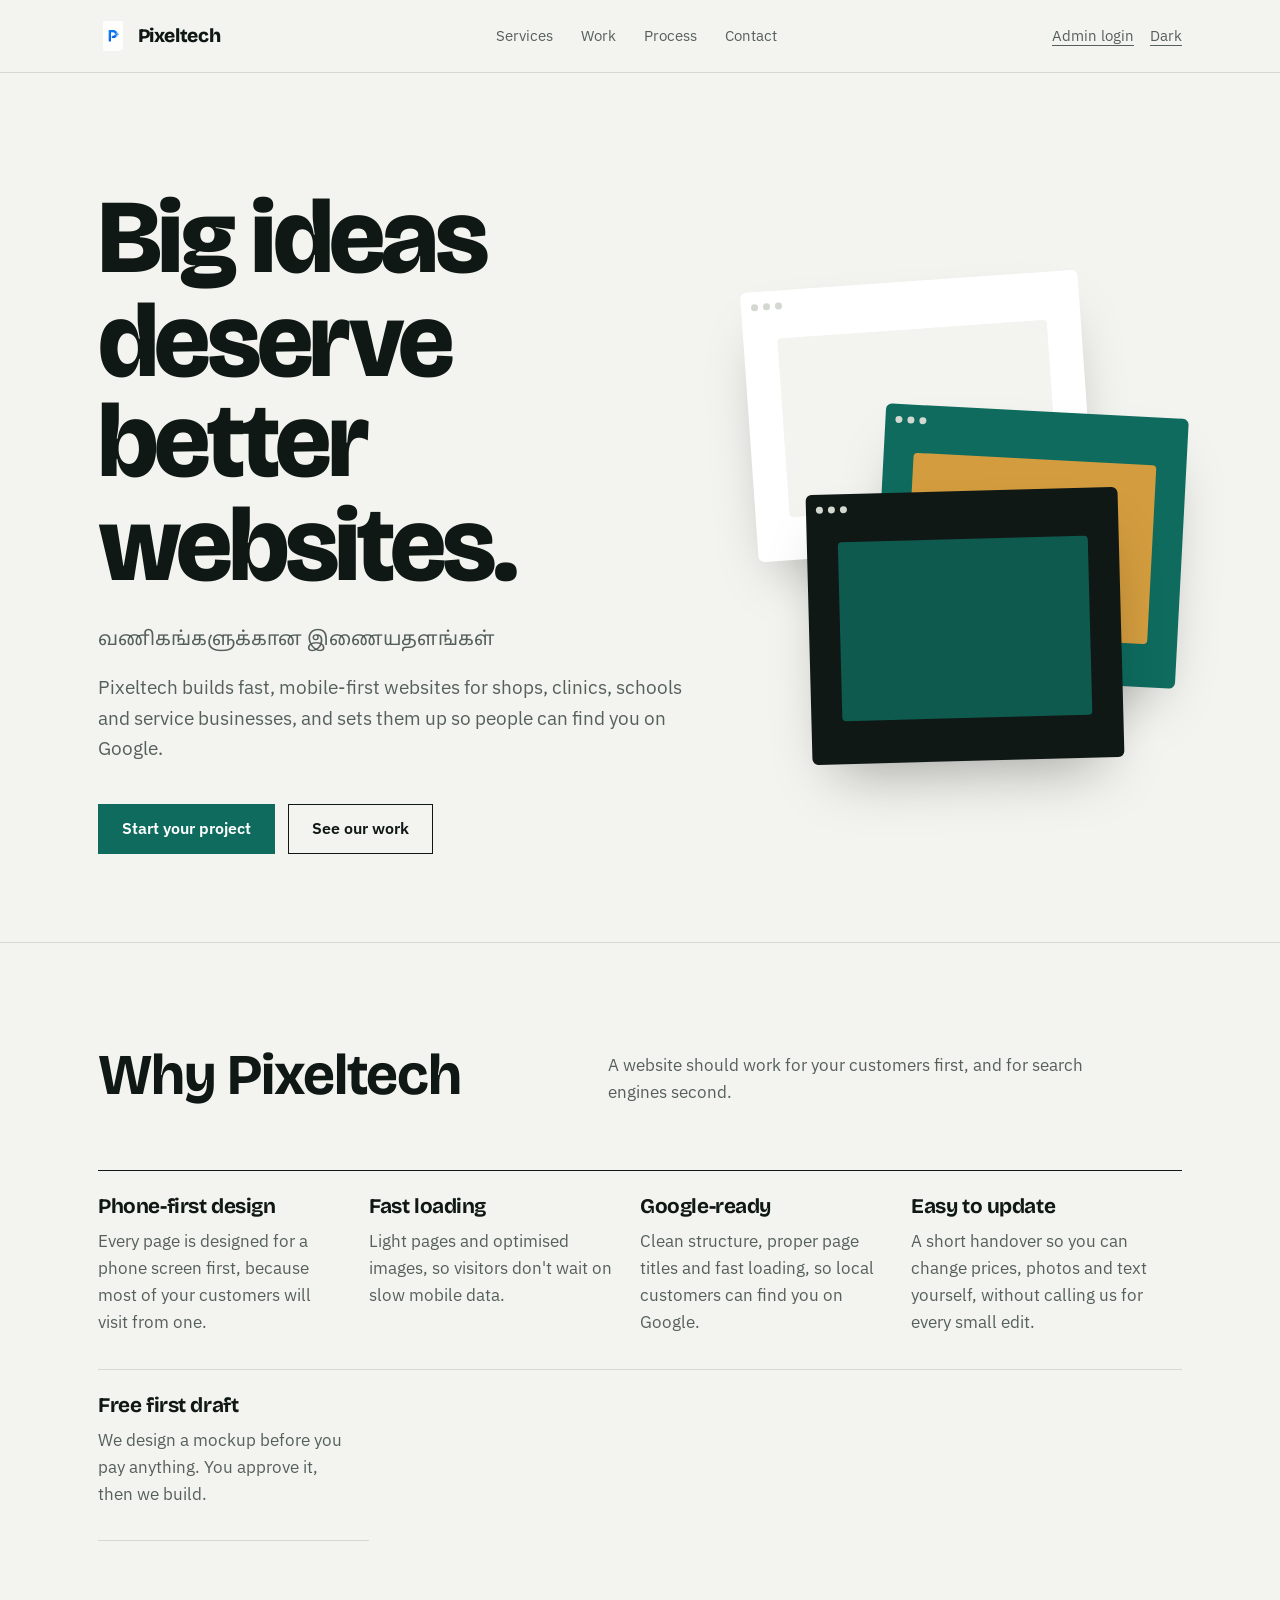
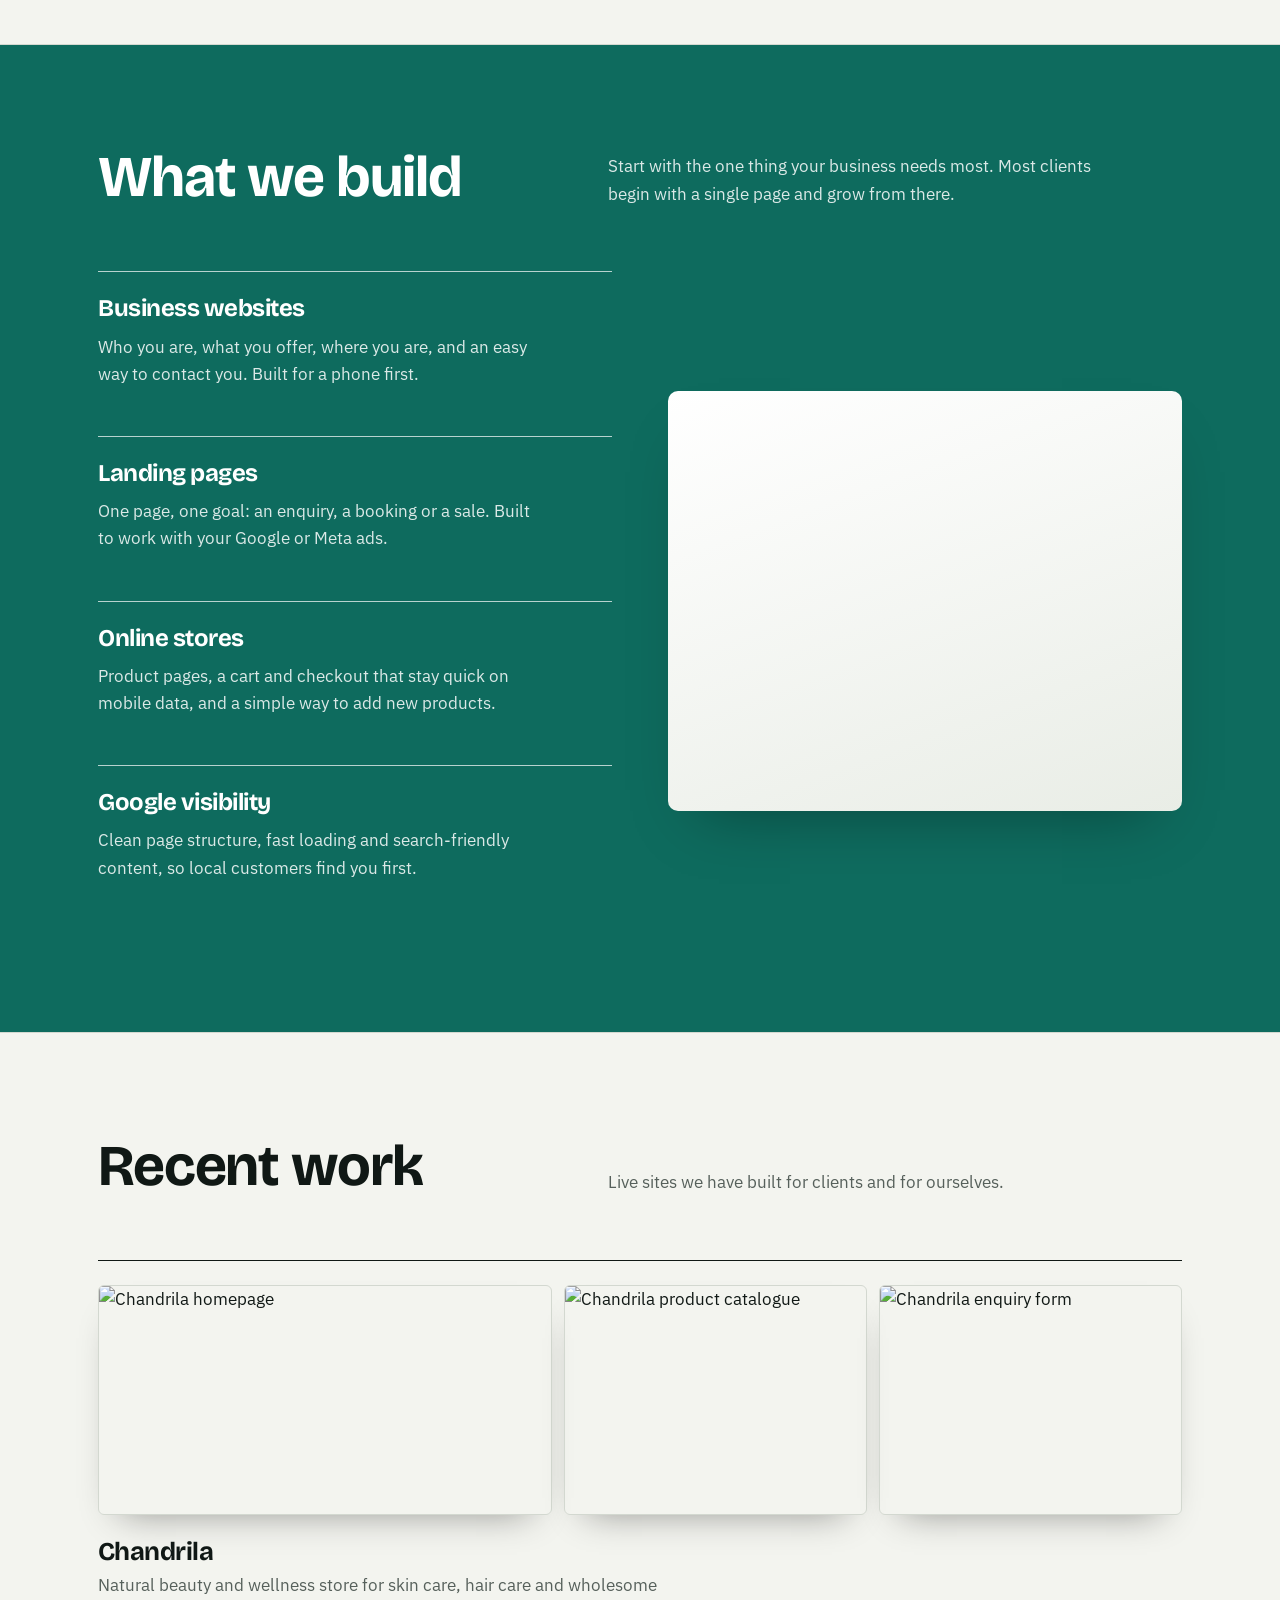
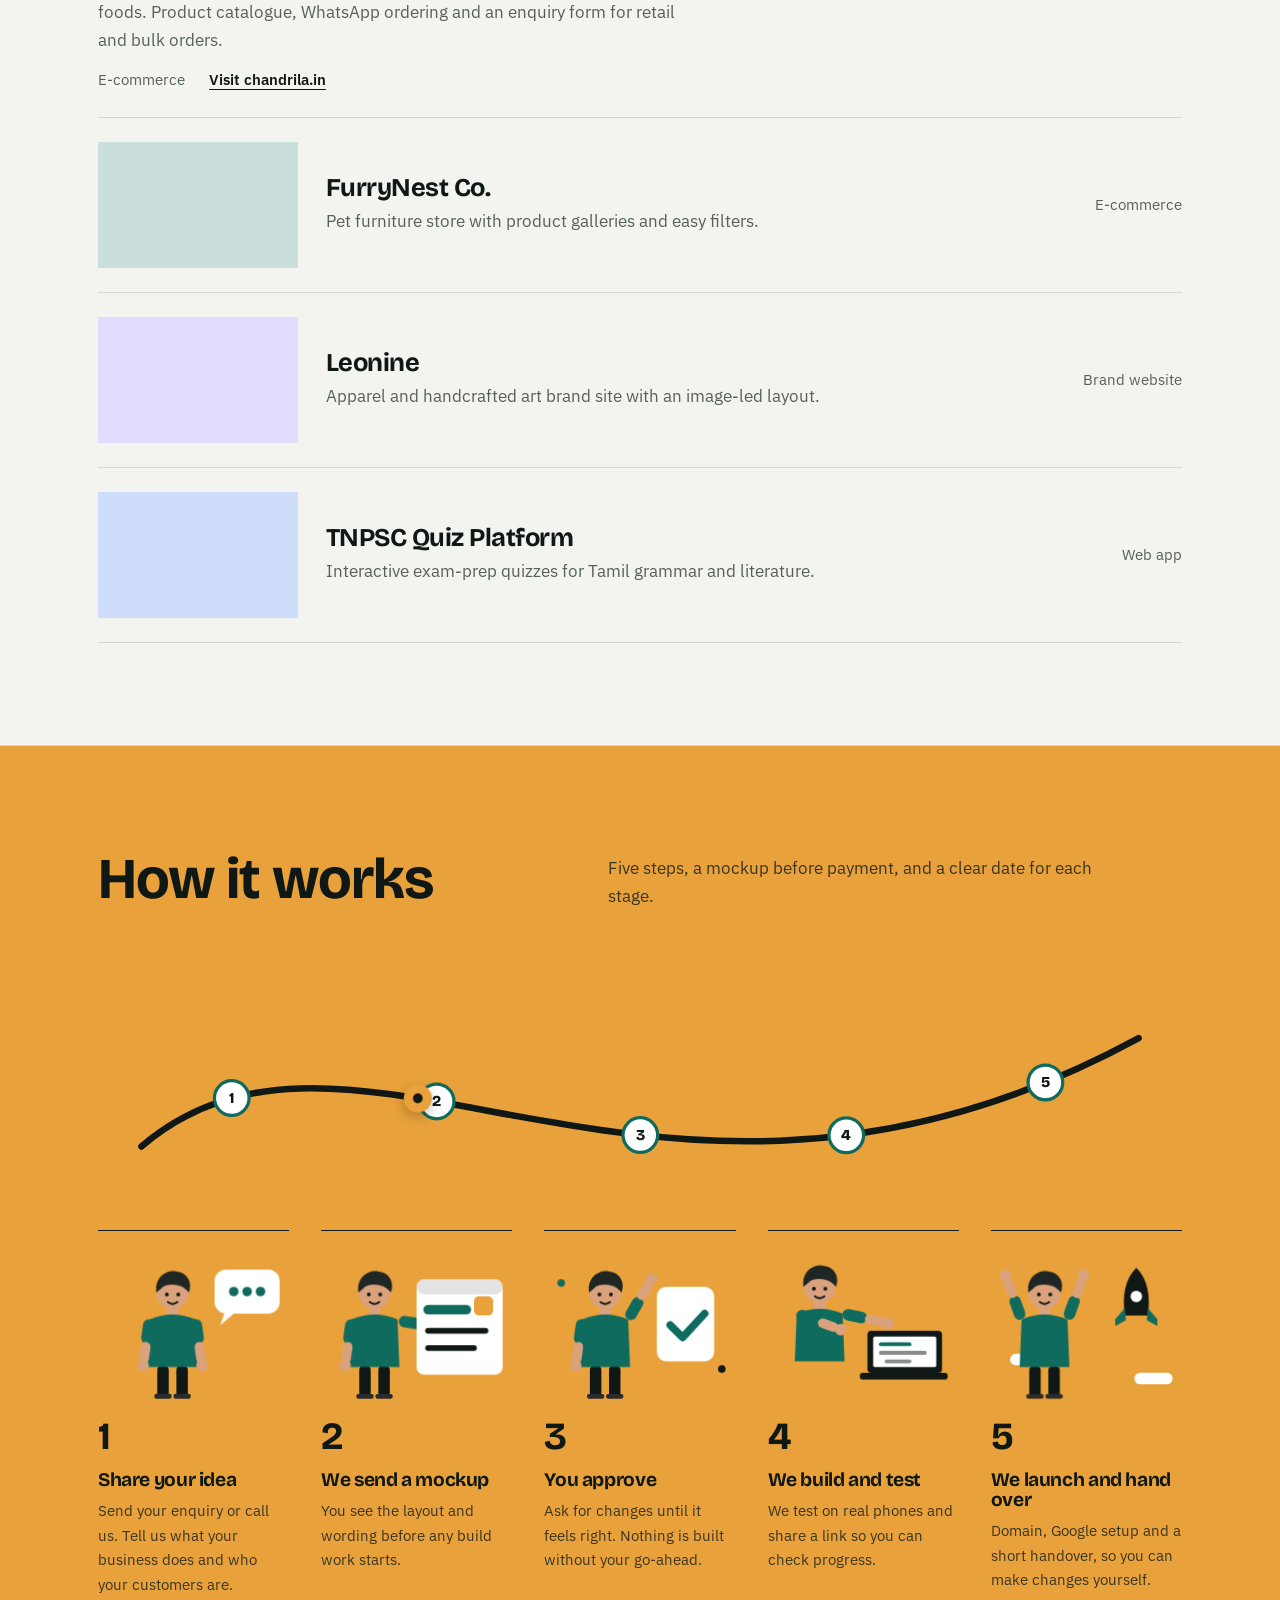
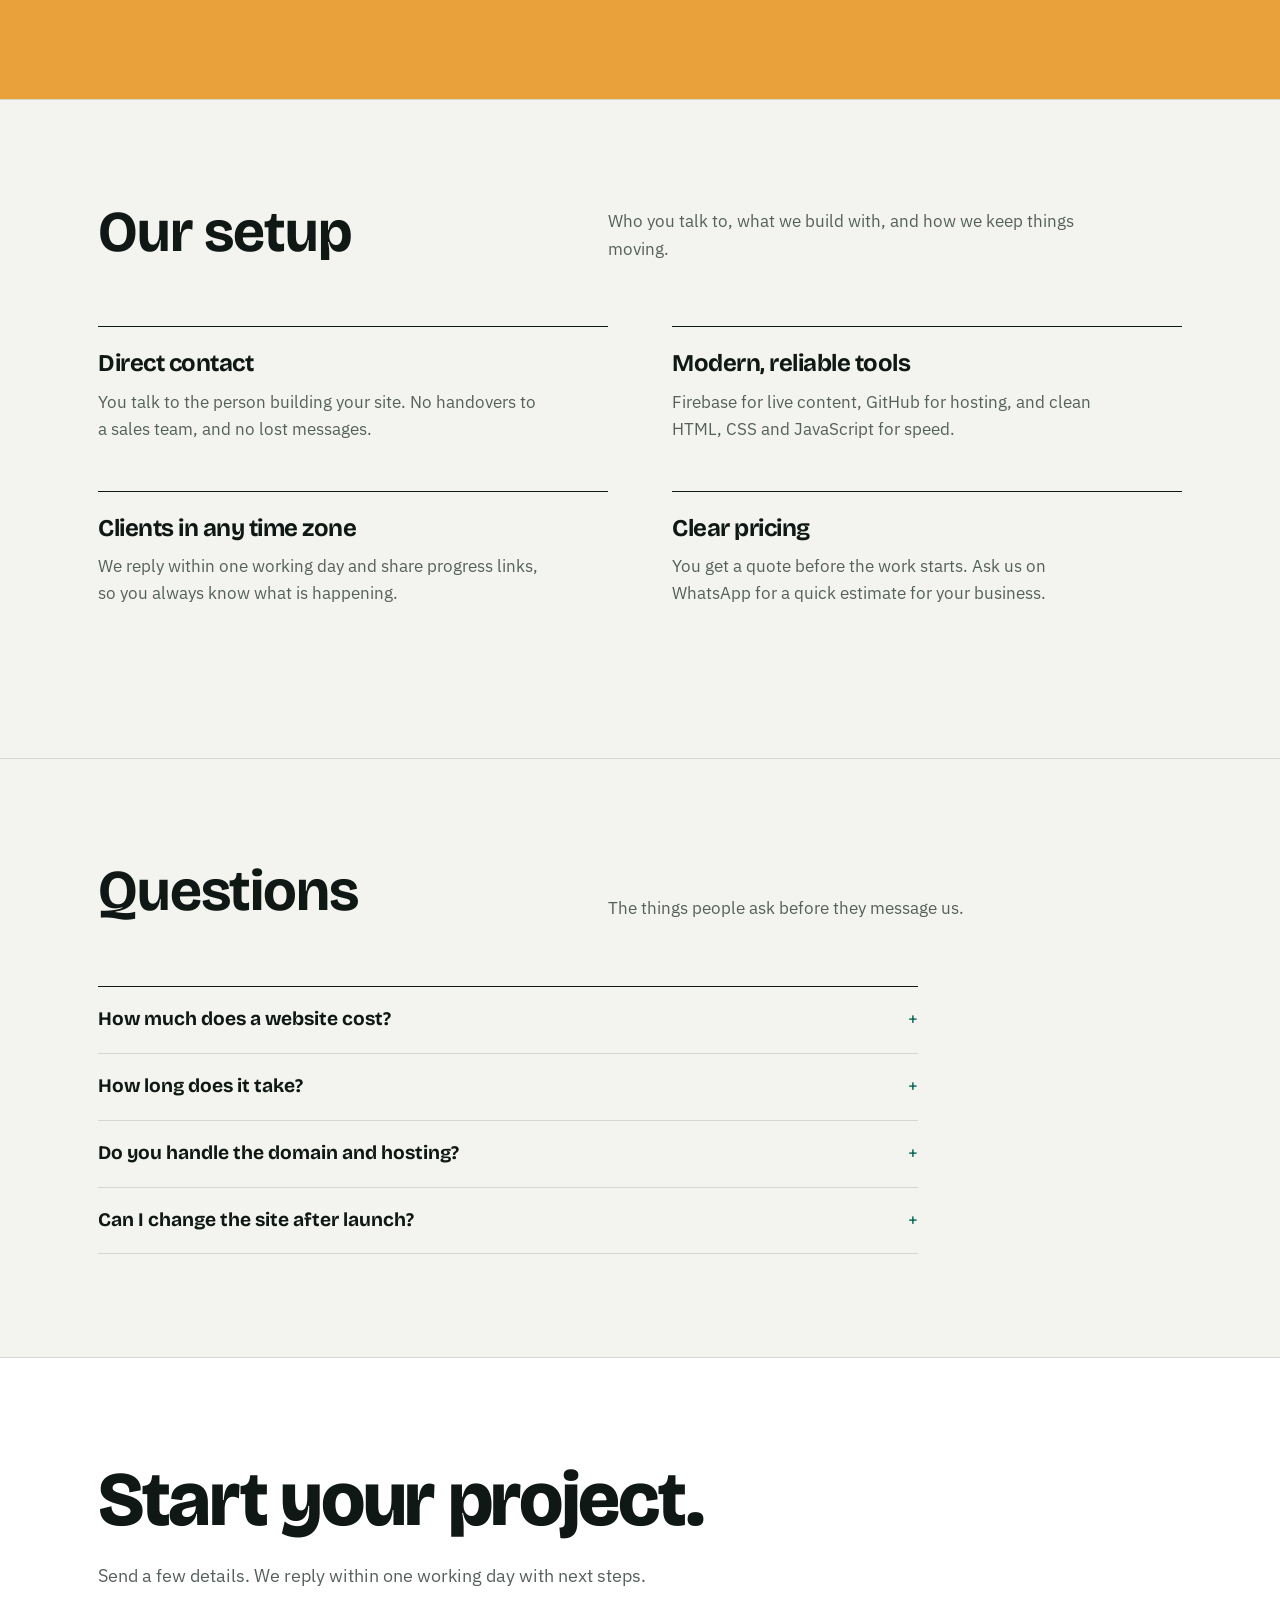
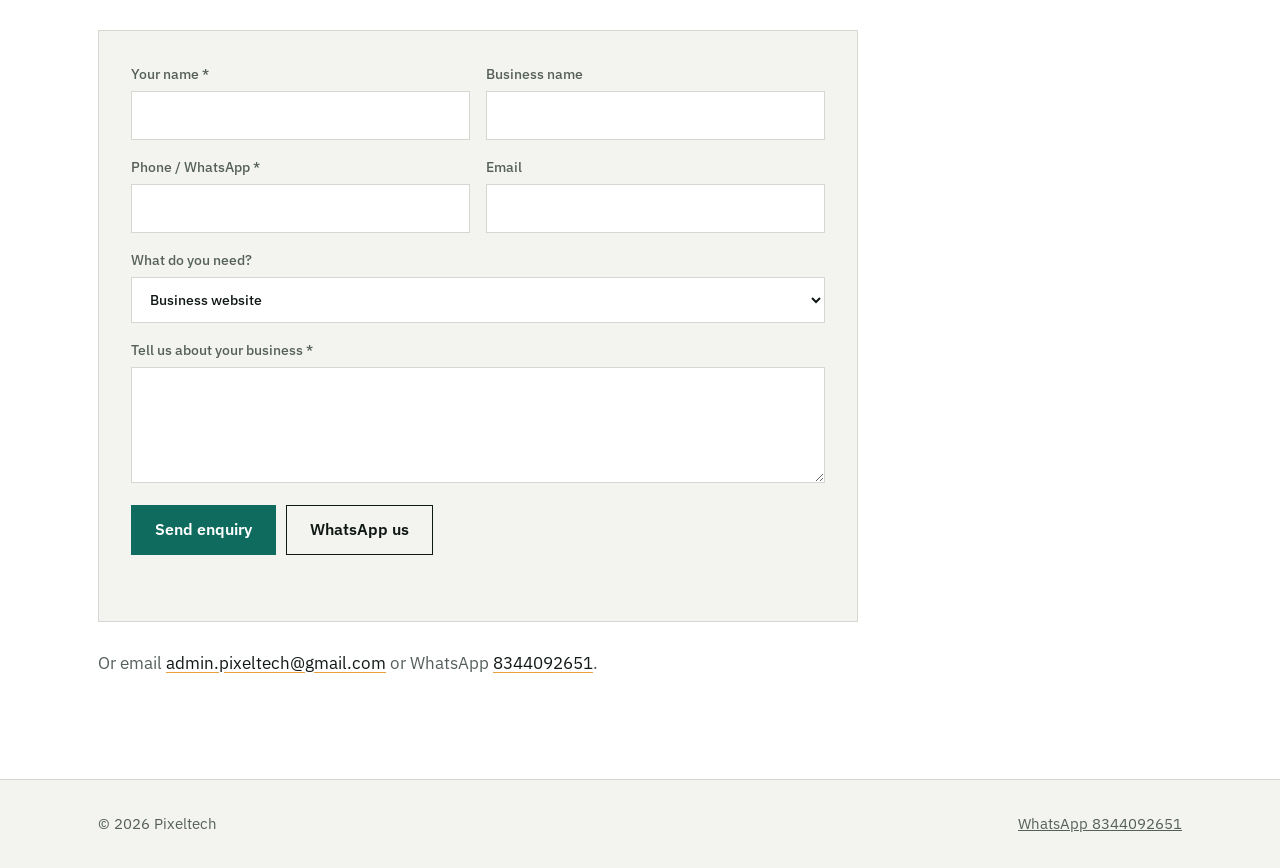
==== commit e062b896: "Add files via upload" ====
--- a/index.html
+++ b/index.html
@@ -556,6 +556,10 @@
   .ldetails { margin-top:8px; padding-top:8px; }
   .lselall { margin:4px 0 8px; }
   .lempty { padding:20px; }
+
+  .lgroups { display:flex; gap:8px; flex-wrap:wrap; margin-bottom:12px; }
+  .lgchip { border:1px solid #CFE0DC; background:#fff; color:#0F2A28; border-radius:999px; padding:6px 12px; font:inherit; font-size:13px; font-weight:600; cursor:pointer; }
+  .lgchip.on { background:#0C7A6E; border-color:#0C7A6E; color:#fff; }
 </style>
 </head>
 <body>
@@ -1000,6 +1004,7 @@
       <p id="lAMsg" class="muted" style="font-size:13px;margin-top:8px"></p>
     </div>
 
+    <div class="lgroups" id="lGroups"></div>
     <div class="lbar">
       <input id="lQ" type="text" placeholder="Search name, phone, city..." style="flex:1;min-width:200px">
       <select id="lStatus"><option value="">All status</option><option>New</option><option>Contacted</option><option>Replied</option><option>Won</option><option>Rejected</option></select>
@@ -1365,24 +1370,33 @@
       try { arr = JSON.parse(r.result); } catch (e) { return lToastMsg("Not a valid JSON file"); }
       if (!Array.isArray(arr)) return lToastMsg("Expected a list of places");
       const existing = new Set((await getDocs(collection(db, LCOL))).docs.map(d => d.id));
-      const batch = writeBatch(db);
-      let added = 0;
+      const rows = [];
       arr.forEach(x => {
         const id = x.placeId, name = (x.title || "").trim();
         if (!id || !name || existing.has(id)) return;
         const pu = (x.phoneUnformatted || "").replace(/\s/g, "");
         const m = pu.match(/^\+91([6-9]\d{9})$/);
-        batch.set(doc(db, LCOL, id), {
+        const lead = {
           name, niche: x.categoryName || "Clinic", phone: pu.replace(/^\+91/, ""), mobile: m ? m[1] : "",
           address: x.address || "", city: x.city || "", rating: x.totalScore ?? null, reviews: x.reviewsCount || 0,
           hours: (x.openingHours || []).slice(0, 7).map(h => `${h.day.slice(0, 3)} ${h.hours}`).join(" · "),
           maps: x.url || "", status: "New", notes: "", src: "apify", added: new Date().toLocaleDateString()
-        });
-        added++;
+        };
+        lead.group = lGroupOf(lead);
+        rows.push([id, lead]);
       });
-      if (added) await batch.commit();
+      // Firestore allows at most 500 writes per batch, so write in chunks of 400
+      for (let i = 0; i < rows.length; i += 400) {
+        const b = writeBatch(db);
+        rows.slice(i, i + 400).forEach(([id, lead]) => b.set(doc(db, LCOL, id), lead));
+        await b.commit();
+      }
+      const added = rows.length;
+      const counts = {};
+      rows.forEach(([, l]) => { counts[l.group] = (counts[l.group] || 0) + 1; });
+      window.__lSummary = Object.entries(counts).map(([g, n]) => g + " " + n).join(", ") || "none";
       lToastMsg(`${added} new lead${added === 1 ? "" : "s"} added`);
-      $("lAMsg").textContent = `${added} new lead${added === 1 ? "" : "s"} imported. Duplicates were skipped.`;
+      $("lAMsg").textContent = `${added} new lead${added === 1 ? "" : "s"} imported (${window.__lSummary}). Duplicates were skipped.`;
       $("lFile").value = "";
       } catch (e) {
         // Shows the real reason (usually Firestore rules blocking clinic_leads)
@@ -1399,6 +1413,24 @@
     a.download = "clinic_leads_backup.json";
     a.click();
   };
+
+  // ---------- Category grouping (automatic, from the Google category name) ----------
+  const L_GROUPS = [
+    ["Schools", /school|college|tuition|coaching|academy|institute|playschool|preschool|kindergarten|education/i],
+    ["Salons", /salon|beauty|spa\b|barber|parlou?r|makeup|hair/i],
+    ["Gyms", /gym|fitness|yoga|crossfit|zumba/i],
+    ["Real estate", /real estate|property|builder|realtor|plots?\b|apartment|housing/i],
+    ["Clinics", /clinic|hospital|dental|dentist|doctor|medical|diagnostic|physio|eye|\bENT\b/i]
+  ];
+  const L_PAGE = 60;
+  let lGroup = "", lShow = L_PAGE;
+  function lGroupOf(l) {
+    for (const [g, re] of L_GROUPS) if (re.test(l.niche || "")) return g;
+    for (const [g, re] of L_GROUPS) if (re.test(l.name || "")) return g;
+    return "Other";
+  }
+  window.lSetGroup = g => { lGroup = g === "All" ? "" : g; lShow = L_PAGE; lRender(); };
+  window.lMore = () => { lShow += L_PAGE; lRender(); };
 
   // Selection and expanded-details state survive re-renders
   const lSel = new Set(), lOpen = new Set();
@@ -1439,10 +1471,20 @@
     const active = document.activeElement;
     const keep = active && active.classList && active.classList.contains("lnote") ? { id: active.dataset.id, v: active.value, pos: active.selectionStart } : null;
 
+    // Category chips with counts
+    const groups = ["All", "Schools", "Salons", "Gyms", "Real estate", "Clinics", "Other"];
+    const gcount = {};
+    lLeads.forEach(l => { const g = l.group || lGroupOf(l); gcount[g] = (gcount[g] || 0) + 1; });
+    $("lGroups").innerHTML = groups.map(g => {
+      const n = g === "All" ? lLeads.length : (gcount[g] || 0), on = (g === "All" && !lGroup) || g === lGroup;
+      return `<button class="lgchip ${on ? "on" : ""}" type="button" onclick="lSetGroup('${g}')">${g} · ${n}</button>`;
+    }).join("");
+
     const q = $("lQ").value.trim().toLowerCase(), st = $("lStatus").value, onlyWa = $("lWa").checked, sort = $("lSort").value;
-    const list = lLeads.filter(l => (!q || [l.name, l.phone, l.city, l.address].join(" ").toLowerCase().includes(q)) && (!st || l.status === st) && (!onlyWa || l.mobile))
-      .sort((a, b) => sort === "rev" ? (b.reviews || 0) - (a.reviews || 0) : sort === "rate" ? (b.rating || 0) - (a.rating || 0) : String(a.name).localeCompare(String(b.name)));
-    if (!list.length) { $("lList").innerHTML = '<div class="lempty">No leads yet. Import an Apify file or add one above.</div>'; lRenderBulk(); return; }
+    const all = lLeads.filter(l => (!lGroup || (l.group || lGroupOf(l)) === lGroup) && (!q || [l.name, l.phone, l.city, l.address].join(" ").toLowerCase().includes(q)) && (!st || l.status === st) && (!onlyWa || l.mobile));
+    all.sort((a, b) => sort === "rev" ? (b.reviews || 0) - (a.reviews || 0) : sort === "rate" ? (b.rating || 0) - (a.rating || 0) : String(a.name).localeCompare(String(b.name)));
+    const list = all.slice(0, lShow);
+    if (!all.length) { $("lList").innerHTML = '<div class="lempty">No leads here yet. Import an Apify file or change the category.</div>'; lRenderBulk(); return; }
 
     $("lList").innerHTML = list.map(l => {
       const id = esc(l.id), wa = lWaLink(l), w = lWait(), open = lOpen.has(l.id);
@@ -1468,7 +1510,8 @@
         <textarea class="lnote" rows="1" data-id="${id}" placeholder="Notes (owner name, follow-up date...)" oninput="lNoteInput('${id}', this.value)" onblur="lNoteSave('${id}', this.value)">${esc(l.notes || "")}</textarea>
         ${open ? `<div class="ldetails">
           <div>
-            <span class="lchip">${esc(l.niche)}</span>
+            <span class="lchip">${esc(l.group || lGroupOf(l))}</span>
+          <span class="lchip">${esc(l.niche)}</span>
             ${l.mobile ? '<span class="lchip ok">WhatsApp number</span>' : (l.phone ? '<span class="lchip no">Landline / other</span>' : '<span class="lchip no">No phone</span>')}
           </div>
           <div class="lmeta">
@@ -1479,7 +1522,7 @@
           </div>
         </div>` : ""}
       </div>`;
-    }).join("");
+    }).join("") + (all.length > lShow ? `<div style="text-align:center"><button class="lbtn" type="button" onclick="lMore()">Show more (${all.length - lShow} left)</button></div>` : "");
 
     if (keep) {
       const el = document.querySelector(`textarea.lnote[data-id="${CSS.escape(keep.id)}"]`);
@@ -1487,10 +1530,11 @@
     }
     lRenderBulk();
   }
-  $("lQ").addEventListener("input", lRender);
-  $("lStatus").addEventListener("change", lRender);
-  $("lSort").addEventListener("change", lRender);
-  $("lWa").addEventListener("change", lRender);
+  const lResetAndRender = () => { lShow = L_PAGE; lRender(); };
+  $("lQ").addEventListener("input", lResetAndRender);
+  $("lStatus").addEventListener("change", lResetAndRender);
+  $("lSort").addEventListener("change", lResetAndRender);
+  $("lWa").addEventListener("change", lResetAndRender);
   setInterval(() => {
     const w = lWait(), el = $("lCool");
     if (!el) return;
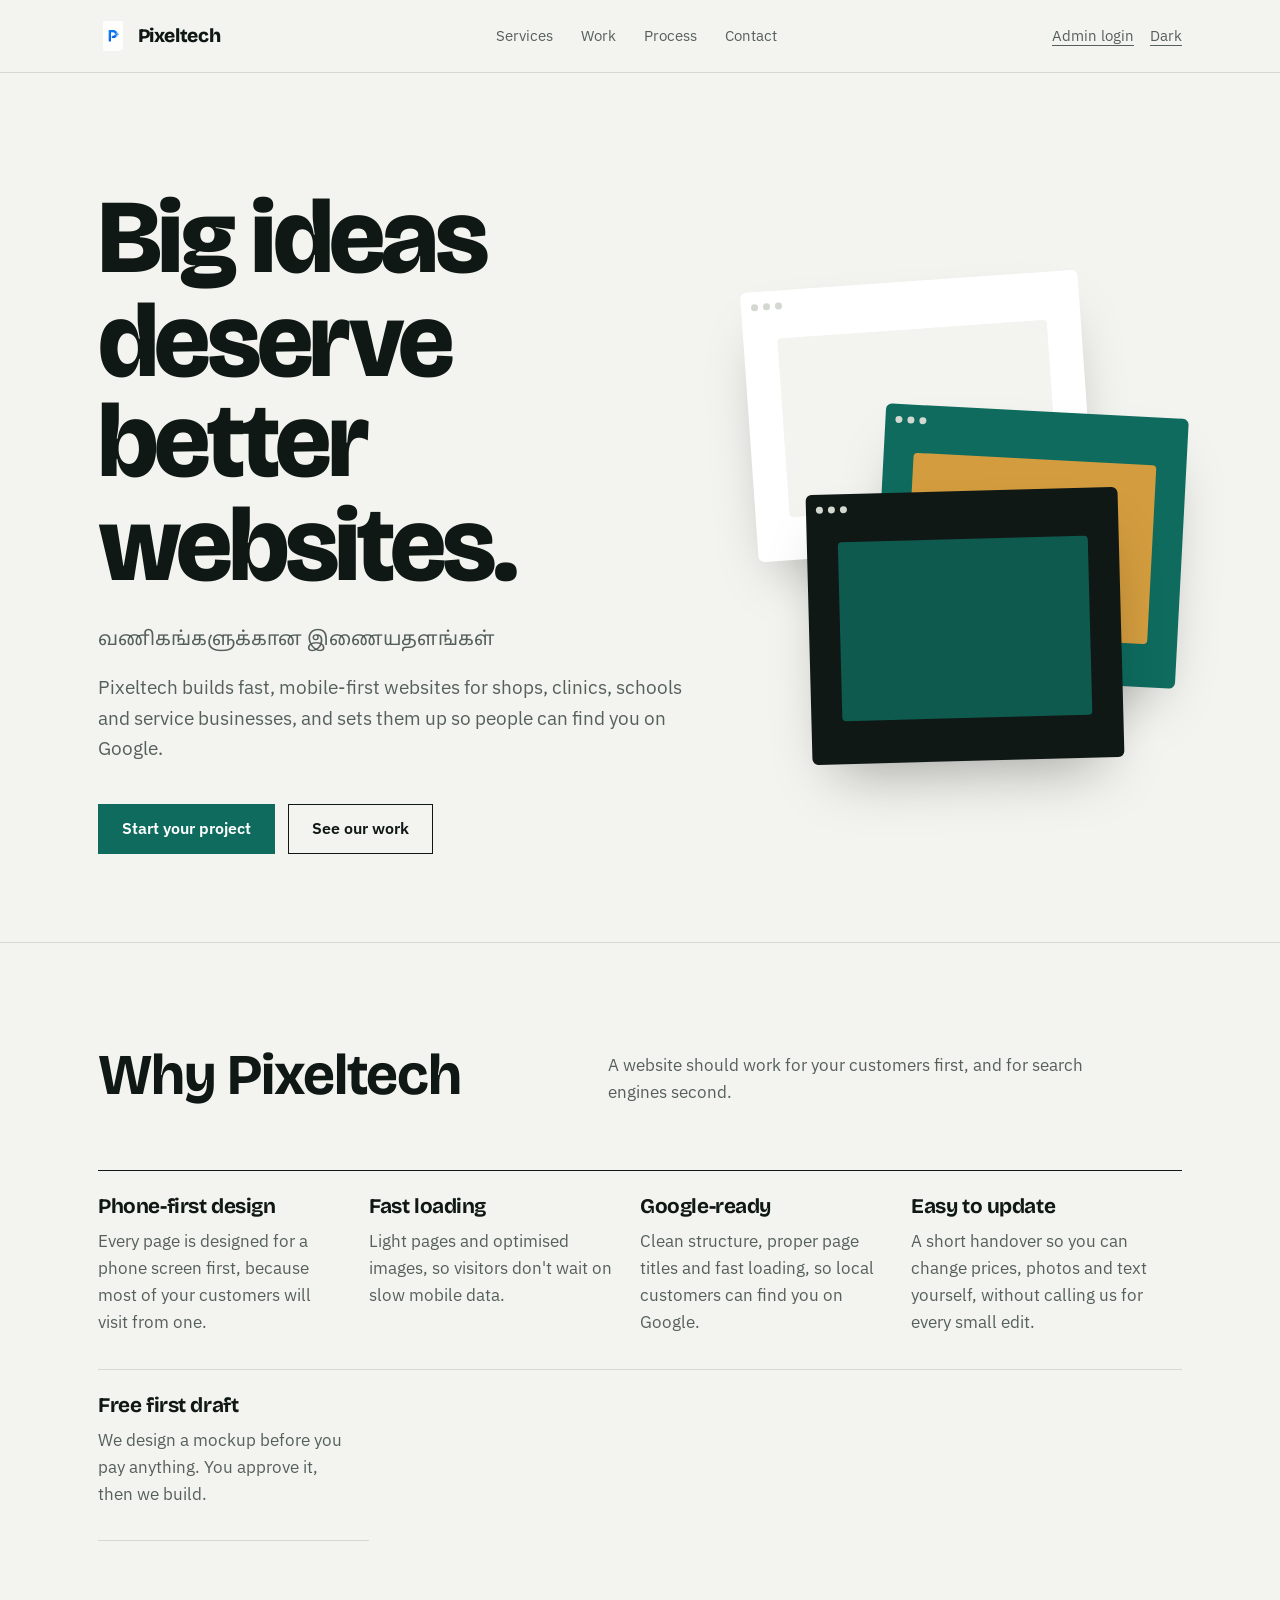
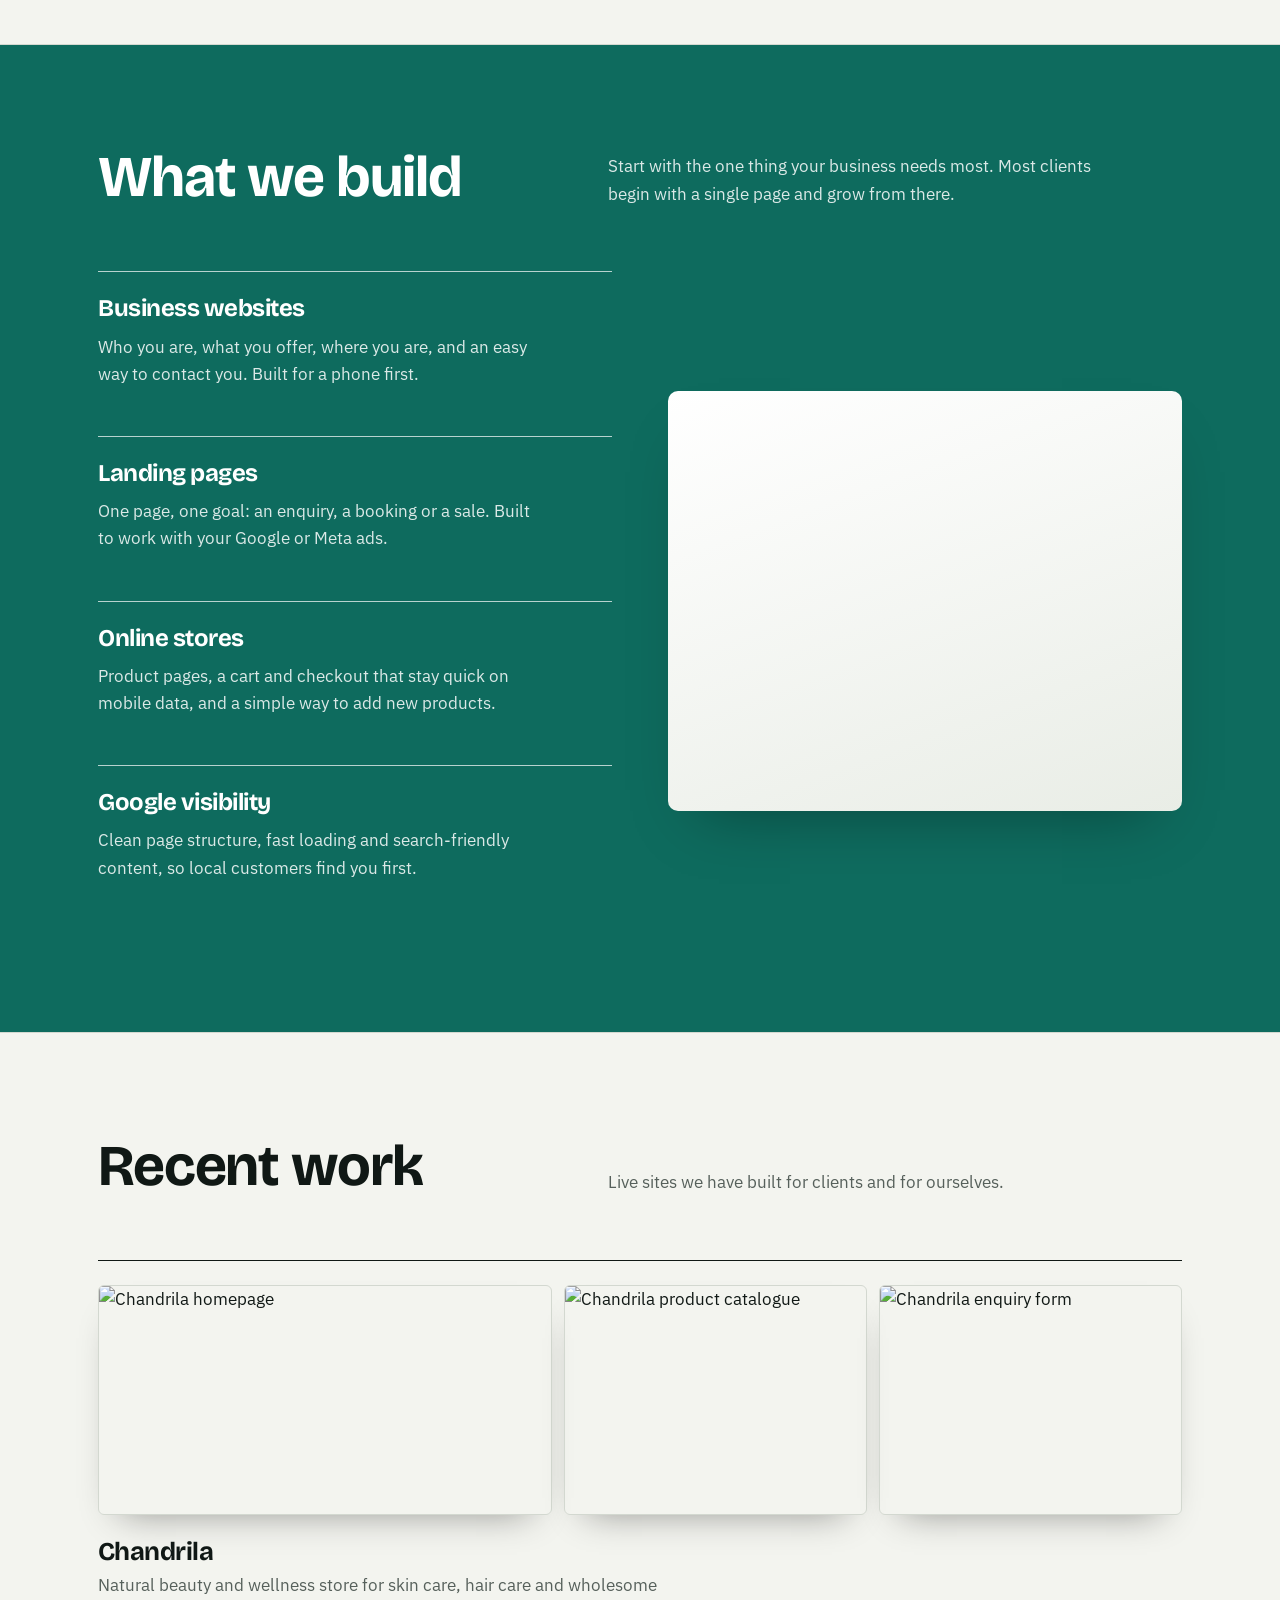
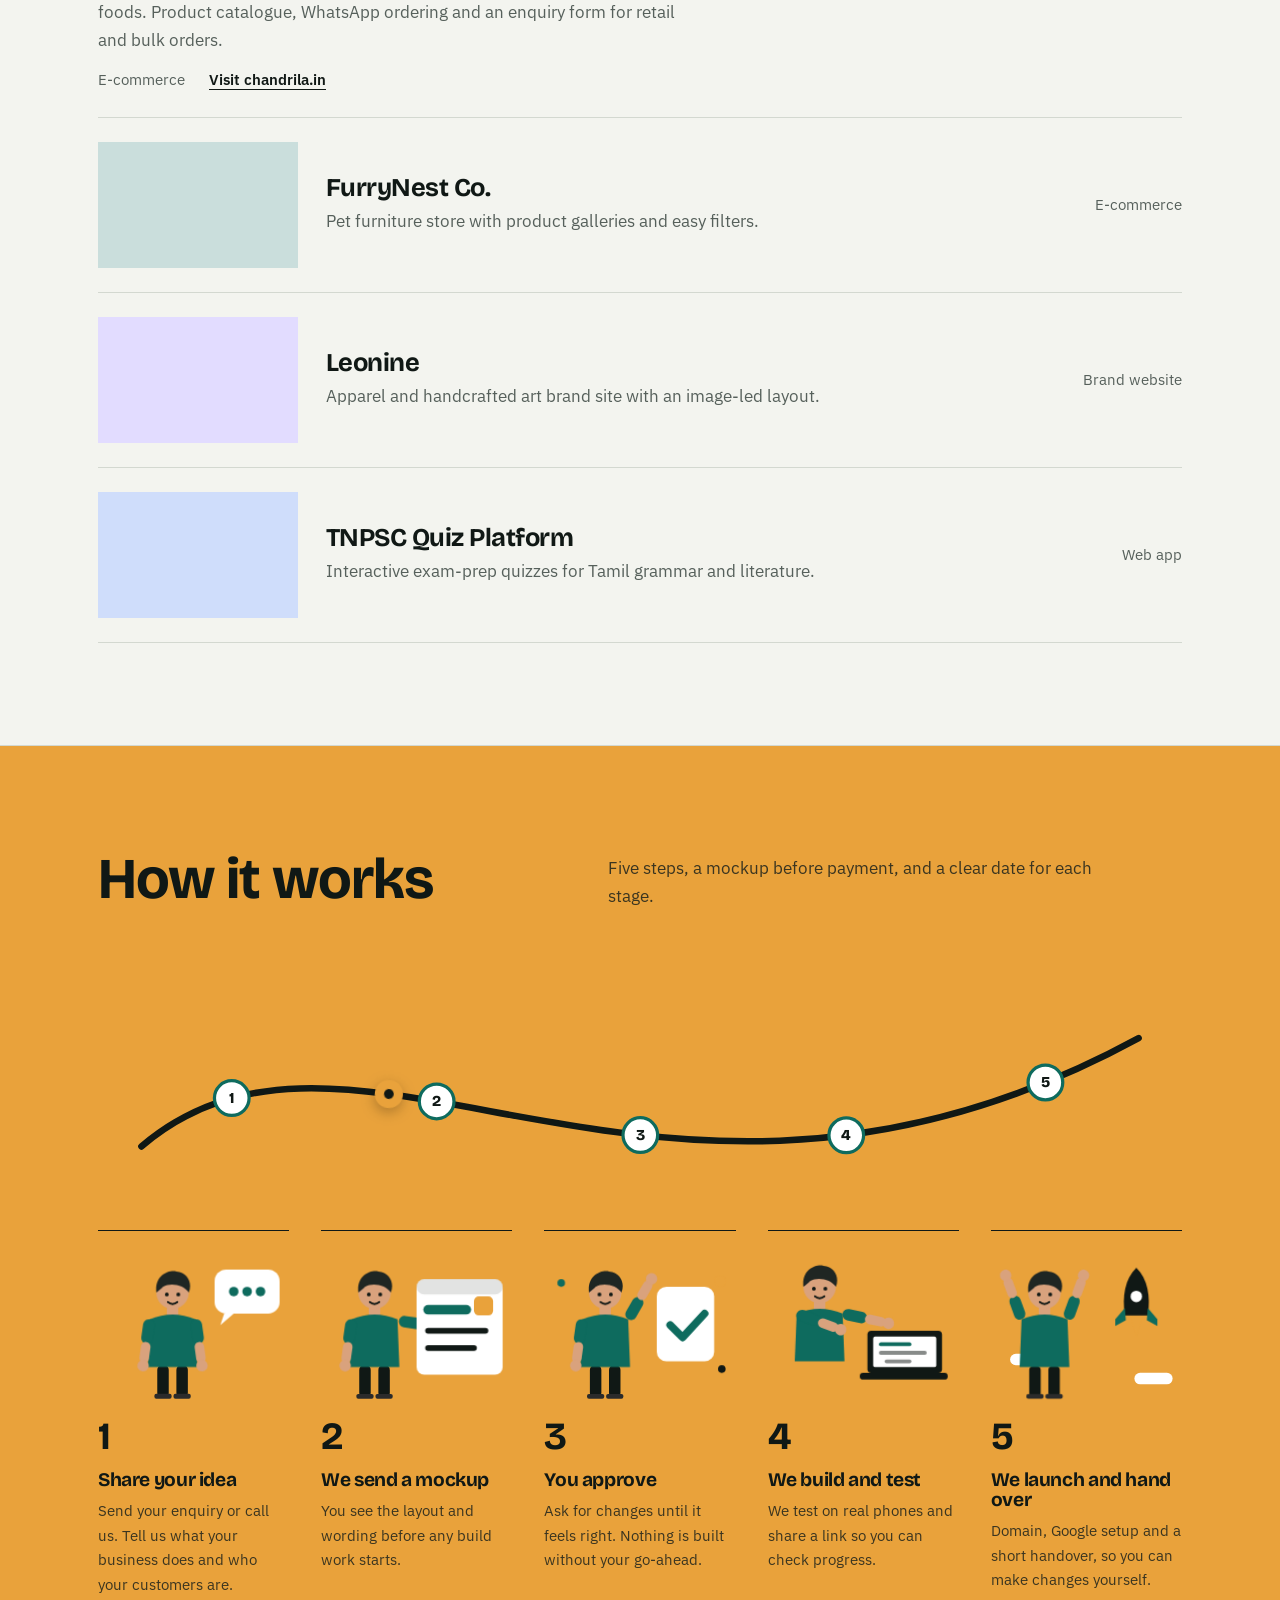
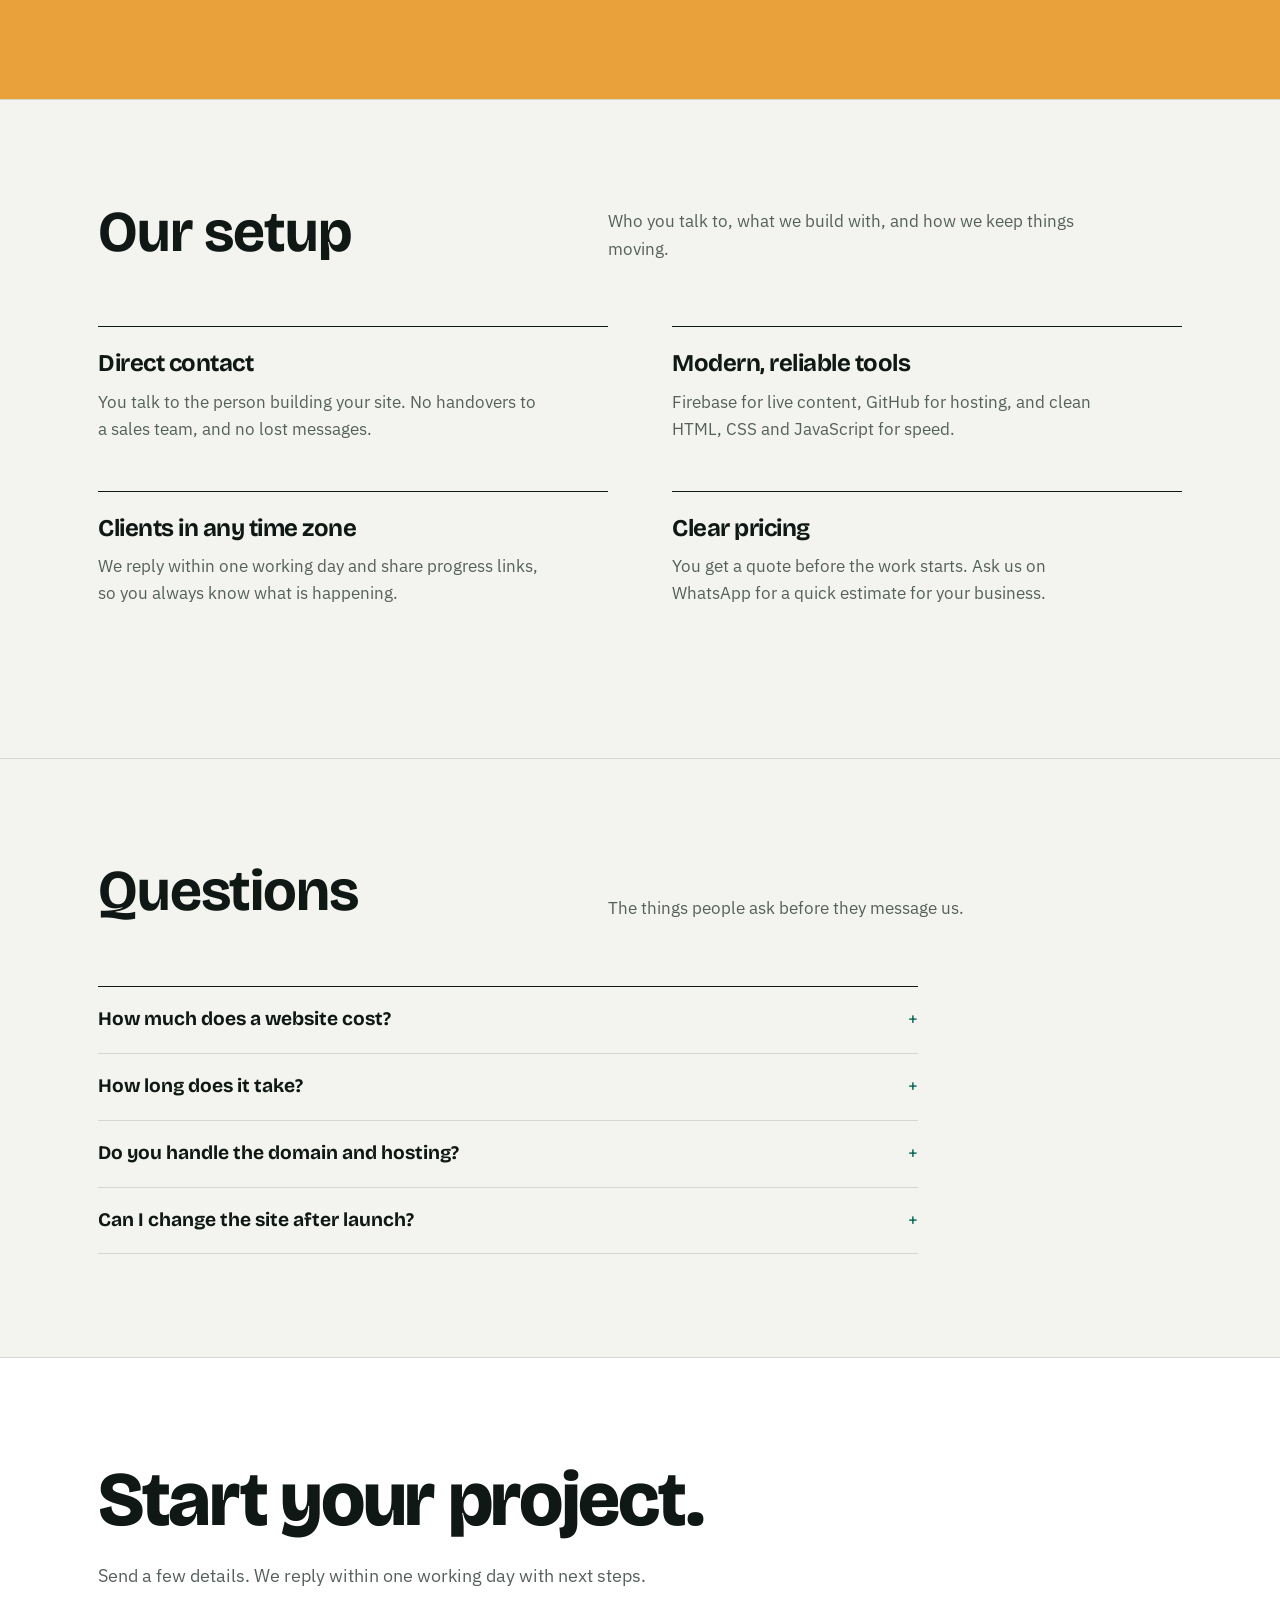
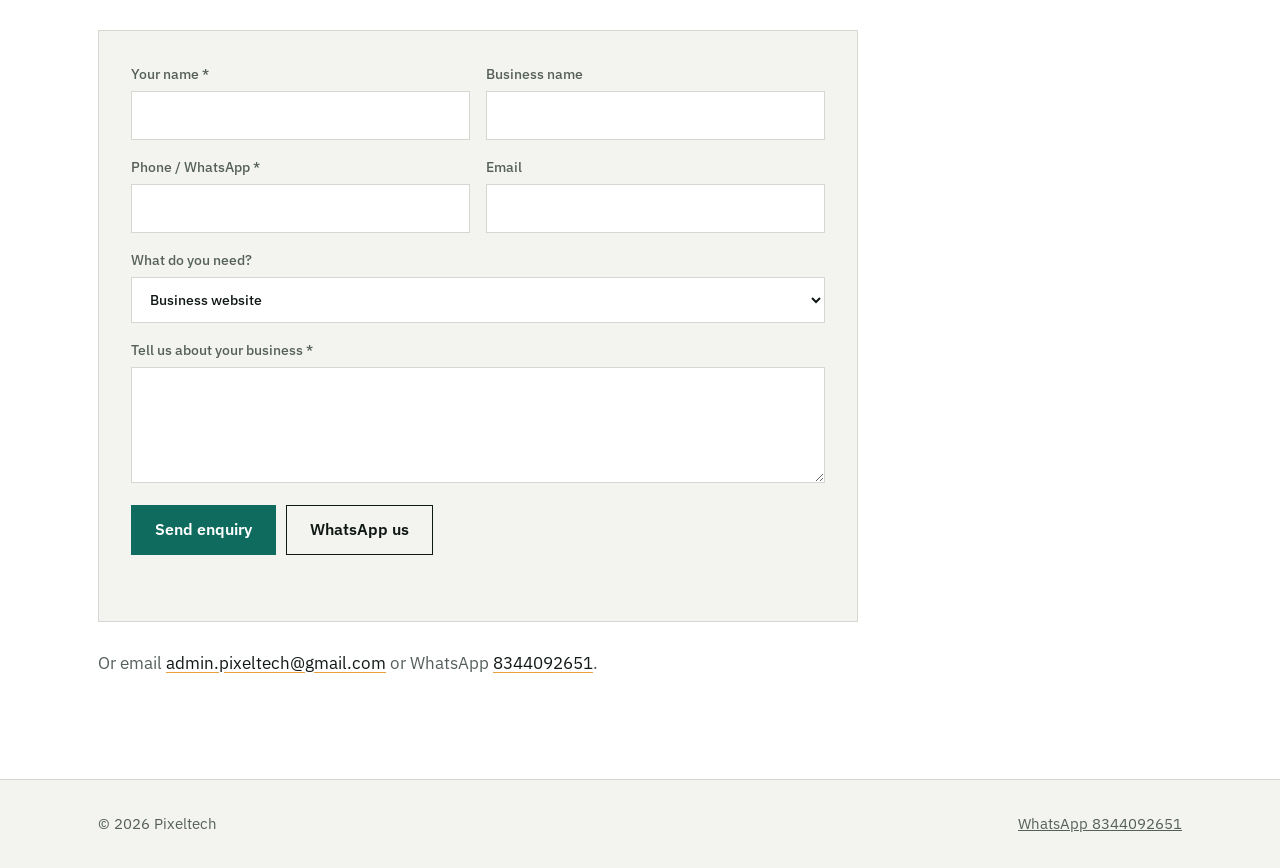
==== commit f7a3bf64: "Add files via upload" ====
--- a/index.html
+++ b/index.html
@@ -1008,6 +1008,7 @@
     <div class="lbar">
       <input id="lQ" type="text" placeholder="Search name, phone, city..." style="flex:1;min-width:200px">
       <select id="lStatus"><option value="">All status</option><option>New</option><option>Contacted</option><option>Replied</option><option>Won</option><option>Rejected</option></select>
+      <select id="lWeb"><option value="">Website: all</option><option value="yes">Has website</option><option value="no">No website</option><option value="unk">Not checked yet</option></select>
       <select id="lSort"><option value="rev">Most reviews</option><option value="rate">Highest rating</option><option value="name">Name A-Z</option></select>
       <label style="font-size:13px;display:flex;gap:6px;align-items:center"><input type="checkbox" id="lWa"> Only WhatsApp numbers</label>
     </div>
@@ -1369,34 +1370,43 @@
       let arr;
       try { arr = JSON.parse(r.result); } catch (e) { return lToastMsg("Not a valid JSON file"); }
       if (!Array.isArray(arr)) return lToastMsg("Expected a list of places");
-      const existing = new Set((await getDocs(collection(db, LCOL))).docs.map(d => d.id));
-      const rows = [];
+      const existingMap = new Map((await getDocs(collection(db, LCOL))).docs.map(d => [d.id, d.data()]));
+      const ops = [];          // [type, id, data]
+      let added = 0, updated = 0;
       arr.forEach(x => {
         const id = x.placeId, name = (x.title || "").trim();
-        if (!id || !name || existing.has(id)) return;
+        if (!id || !name) return;
+        const website = (x.website || "").trim();
+        if (existingMap.has(id)) {
+          // Already in the database: only refresh the website info (keeps status, notes, selections)
+          const cur = existingMap.get(id);
+          if (cur.website !== website || !cur.webChecked) { ops.push(["update", id, { website, webChecked: true }]); updated++; }
+          return;
+        }
         const pu = (x.phoneUnformatted || "").replace(/\s/g, "");
         const m = pu.match(/^\+91([6-9]\d{9})$/);
         const lead = {
           name, niche: x.categoryName || "Clinic", phone: pu.replace(/^\+91/, ""), mobile: m ? m[1] : "",
           address: x.address || "", city: x.city || "", rating: x.totalScore ?? null, reviews: x.reviewsCount || 0,
           hours: (x.openingHours || []).slice(0, 7).map(h => `${h.day.slice(0, 3)} ${h.hours}`).join(" · "),
-          maps: x.url || "", status: "New", notes: "", src: "apify", added: new Date().toLocaleDateString()
+          maps: x.url || "", website, webChecked: true,
+          status: "New", notes: "", src: "apify", added: new Date().toLocaleDateString()
         };
         lead.group = lGroupOf(lead);
-        rows.push([id, lead]);
+        ops.push(["set", id, lead]); added++;
       });
       // Firestore allows at most 500 writes per batch, so write in chunks of 400
-      for (let i = 0; i < rows.length; i += 400) {
+      for (let i = 0; i < ops.length; i += 400) {
         const b = writeBatch(db);
-        rows.slice(i, i + 400).forEach(([id, lead]) => b.set(doc(db, LCOL, id), lead));
+        ops.slice(i, i + 400).forEach(([type, id, data]) => type === "set" ? b.set(doc(db, LCOL, id), data) : b.update(doc(db, LCOL, id), data));
         await b.commit();
       }
-      const added = rows.length;
       const counts = {};
-      rows.forEach(([, l]) => { counts[l.group] = (counts[l.group] || 0) + 1; });
+      ops.filter(o => o[0] === "set").forEach(([, , l]) => { counts[l.group] = (counts[l.group] || 0) + 1; });
       window.__lSummary = Object.entries(counts).map(([g, n]) => g + " " + n).join(", ") || "none";
-      lToastMsg(`${added} new lead${added === 1 ? "" : "s"} added`);
-      $("lAMsg").textContent = `${added} new lead${added === 1 ? "" : "s"} imported (${window.__lSummary}). Duplicates were skipped.`;
+      window.__lUpdated = updated;
+      lToastMsg(`${added} new, ${window.__lUpdated} website info updated`);
+      $("lAMsg").textContent = `${added} new lead${added === 1 ? "" : "s"} imported (${window.__lSummary}). ${window.__lUpdated} existing leads got website info.`;
       $("lFile").value = "";
       } catch (e) {
         // Shows the real reason (usually Firestore rules blocking clinic_leads)
@@ -1481,7 +1491,9 @@
     }).join("");
 
     const q = $("lQ").value.trim().toLowerCase(), st = $("lStatus").value, onlyWa = $("lWa").checked, sort = $("lSort").value;
-    const all = lLeads.filter(l => (!lGroup || (l.group || lGroupOf(l)) === lGroup) && (!q || [l.name, l.phone, l.city, l.address].join(" ").toLowerCase().includes(q)) && (!st || l.status === st) && (!onlyWa || l.mobile));
+    const web = $("lWeb").value;
+    const webOk = l => web === "" || (web === "yes" && !!l.website) || (web === "no" && l.webChecked && !l.website) || (web === "unk" && !l.webChecked);
+    const all = lLeads.filter(l => (!lGroup || (l.group || lGroupOf(l)) === lGroup) && (!q || [l.name, l.phone, l.city, l.address].join(" ").toLowerCase().includes(q)) && (!st || l.status === st) && (!onlyWa || l.mobile) && webOk(l));
     all.sort((a, b) => sort === "rev" ? (b.reviews || 0) - (a.reviews || 0) : sort === "rate" ? (b.rating || 0) - (a.rating || 0) : String(a.name).localeCompare(String(b.name)));
     const list = all.slice(0, lShow);
     if (!all.length) { $("lList").innerHTML = '<div class="lempty">No leads here yet. Import an Apify file or change the category.</div>'; lRenderBulk(); return; }
@@ -1518,7 +1530,8 @@
             ${l.address ? `📍 ${esc(l.address)}<br>` : ""}
             ${l.hours ? `🕒 ${esc(l.hours)}<br>` : ""}
             ⭐ ${esc(rating)}<br>
-            ${l.maps ? `<a href="${esc(l.maps)}" target="_blank" rel="noopener" style="color:#0C7A6E;font-weight:600">Open in Maps</a>` : ""}
+            ${l.maps ? `<a href="${esc(l.maps)}" target="_blank" rel="noopener" style="color:#0C7A6E;font-weight:600">Open in Maps</a><br>` : ""}
+            ${l.website ? `🌐 <a href="${esc(l.website)}" target="_blank" rel="noopener" style="color:#0C7A6E;font-weight:600">${esc(l.website)}</a>` : (l.webChecked ? '<span style="color:#B3261E;font-weight:600">No website</span>' : '<span style="color:#9A6A00">Website not checked yet</span>')}
           </div>
         </div>` : ""}
       </div>`;
@@ -1535,6 +1548,7 @@
   $("lStatus").addEventListener("change", lResetAndRender);
   $("lSort").addEventListener("change", lResetAndRender);
   $("lWa").addEventListener("change", lResetAndRender);
+  $("lWeb").addEventListener("change", lResetAndRender);
   setInterval(() => {
     const w = lWait(), el = $("lCool");
     if (!el) return;
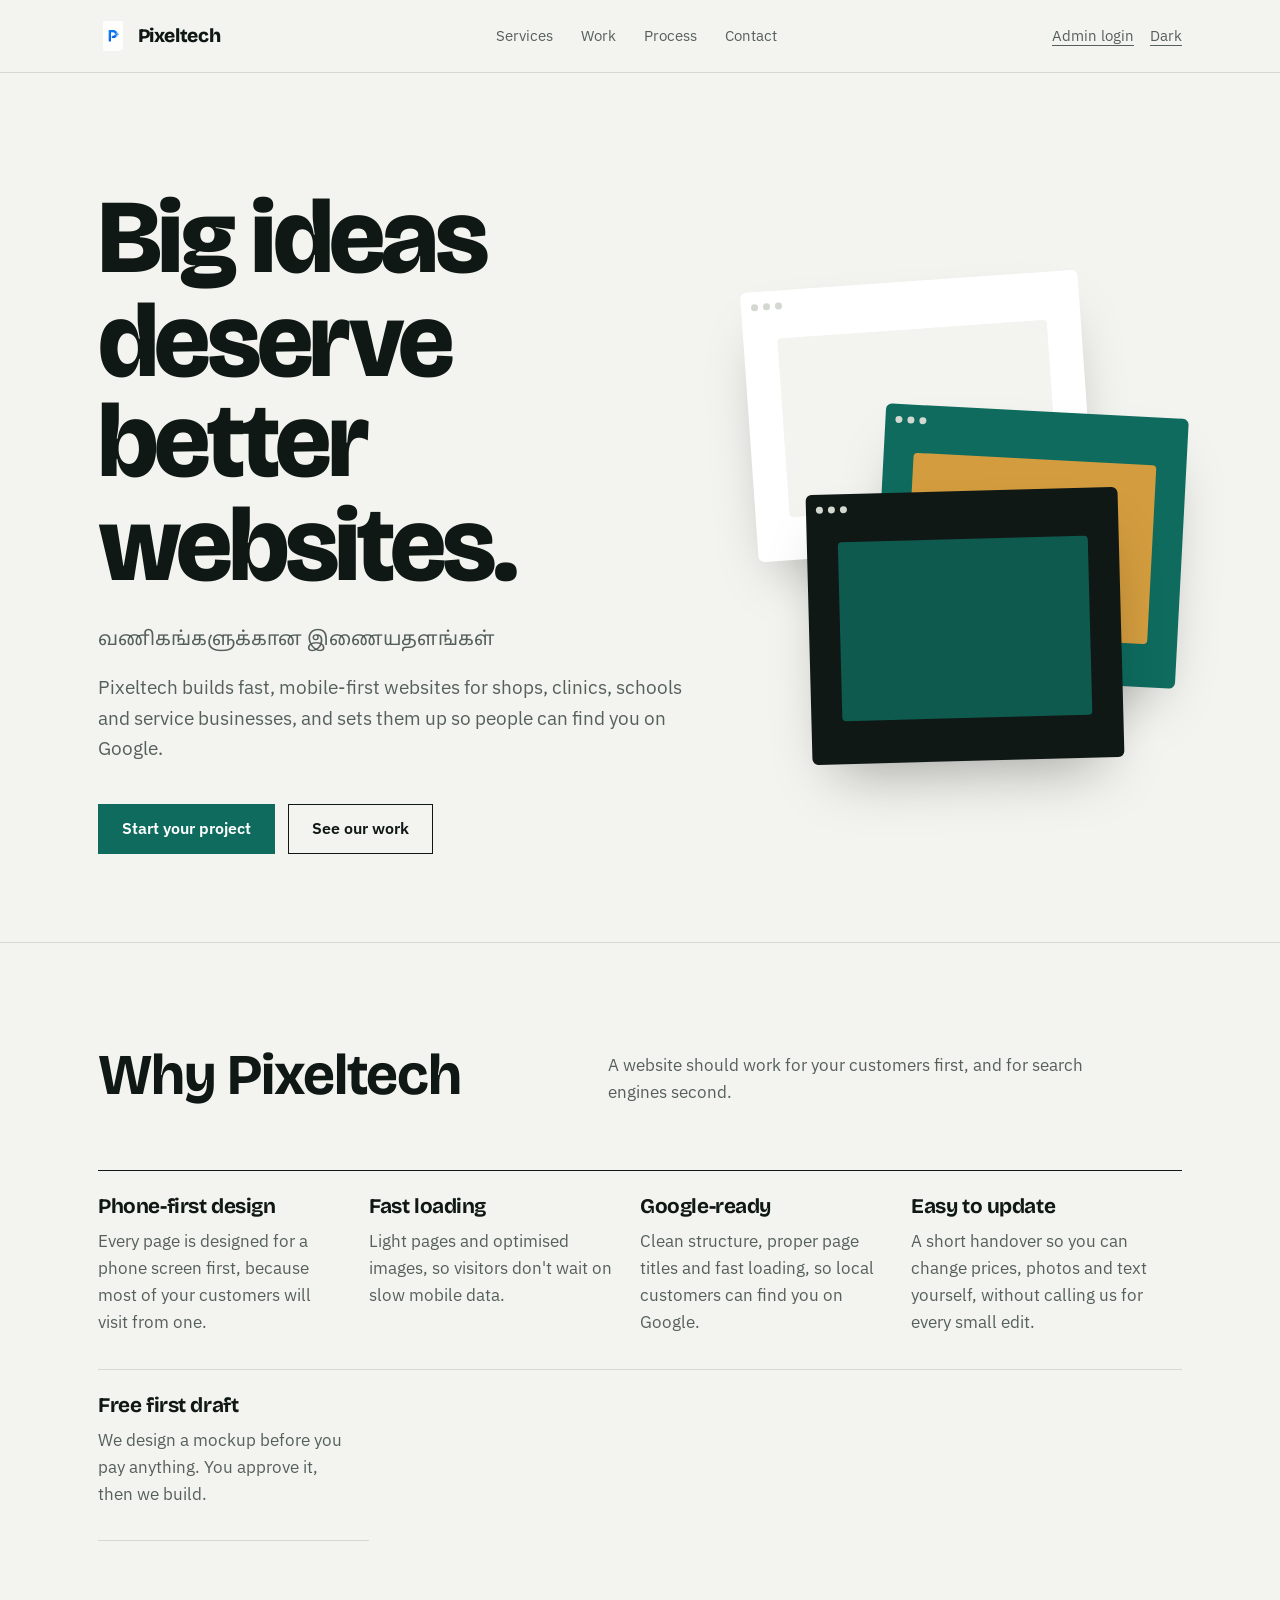
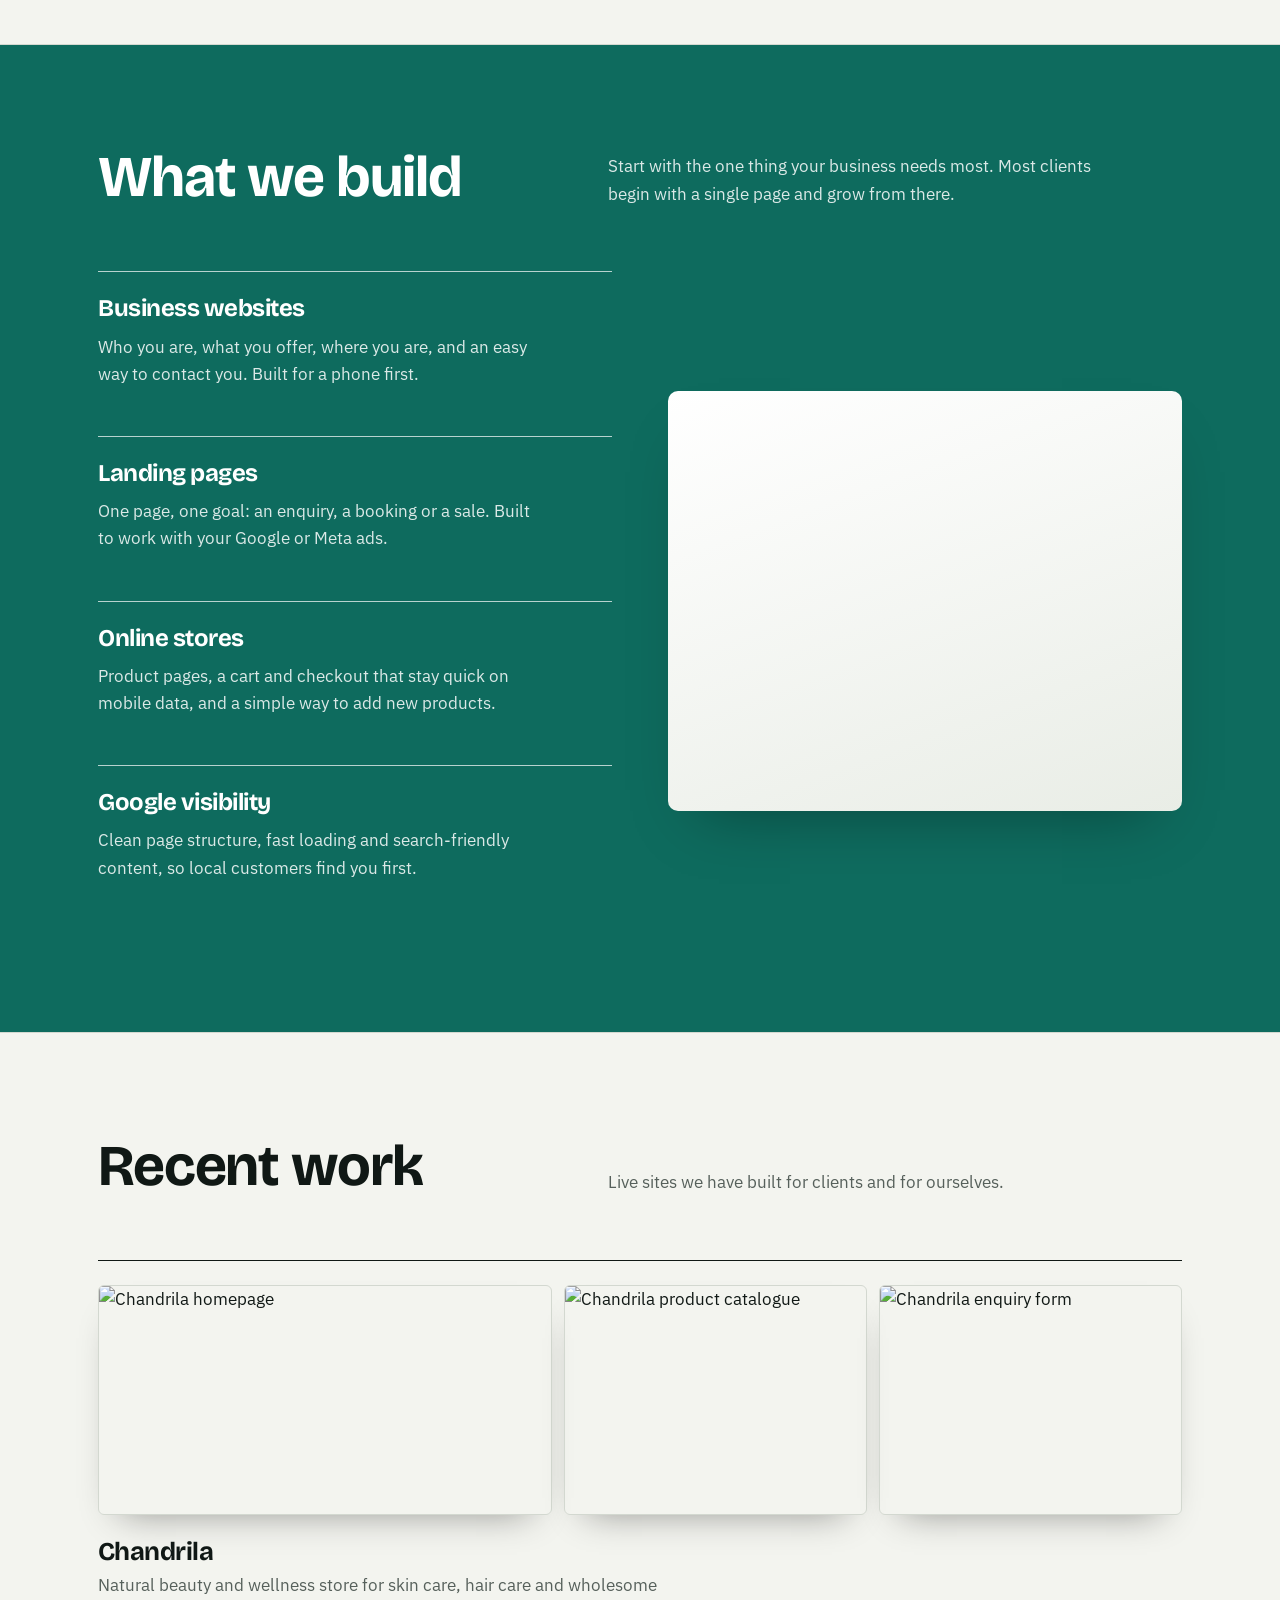
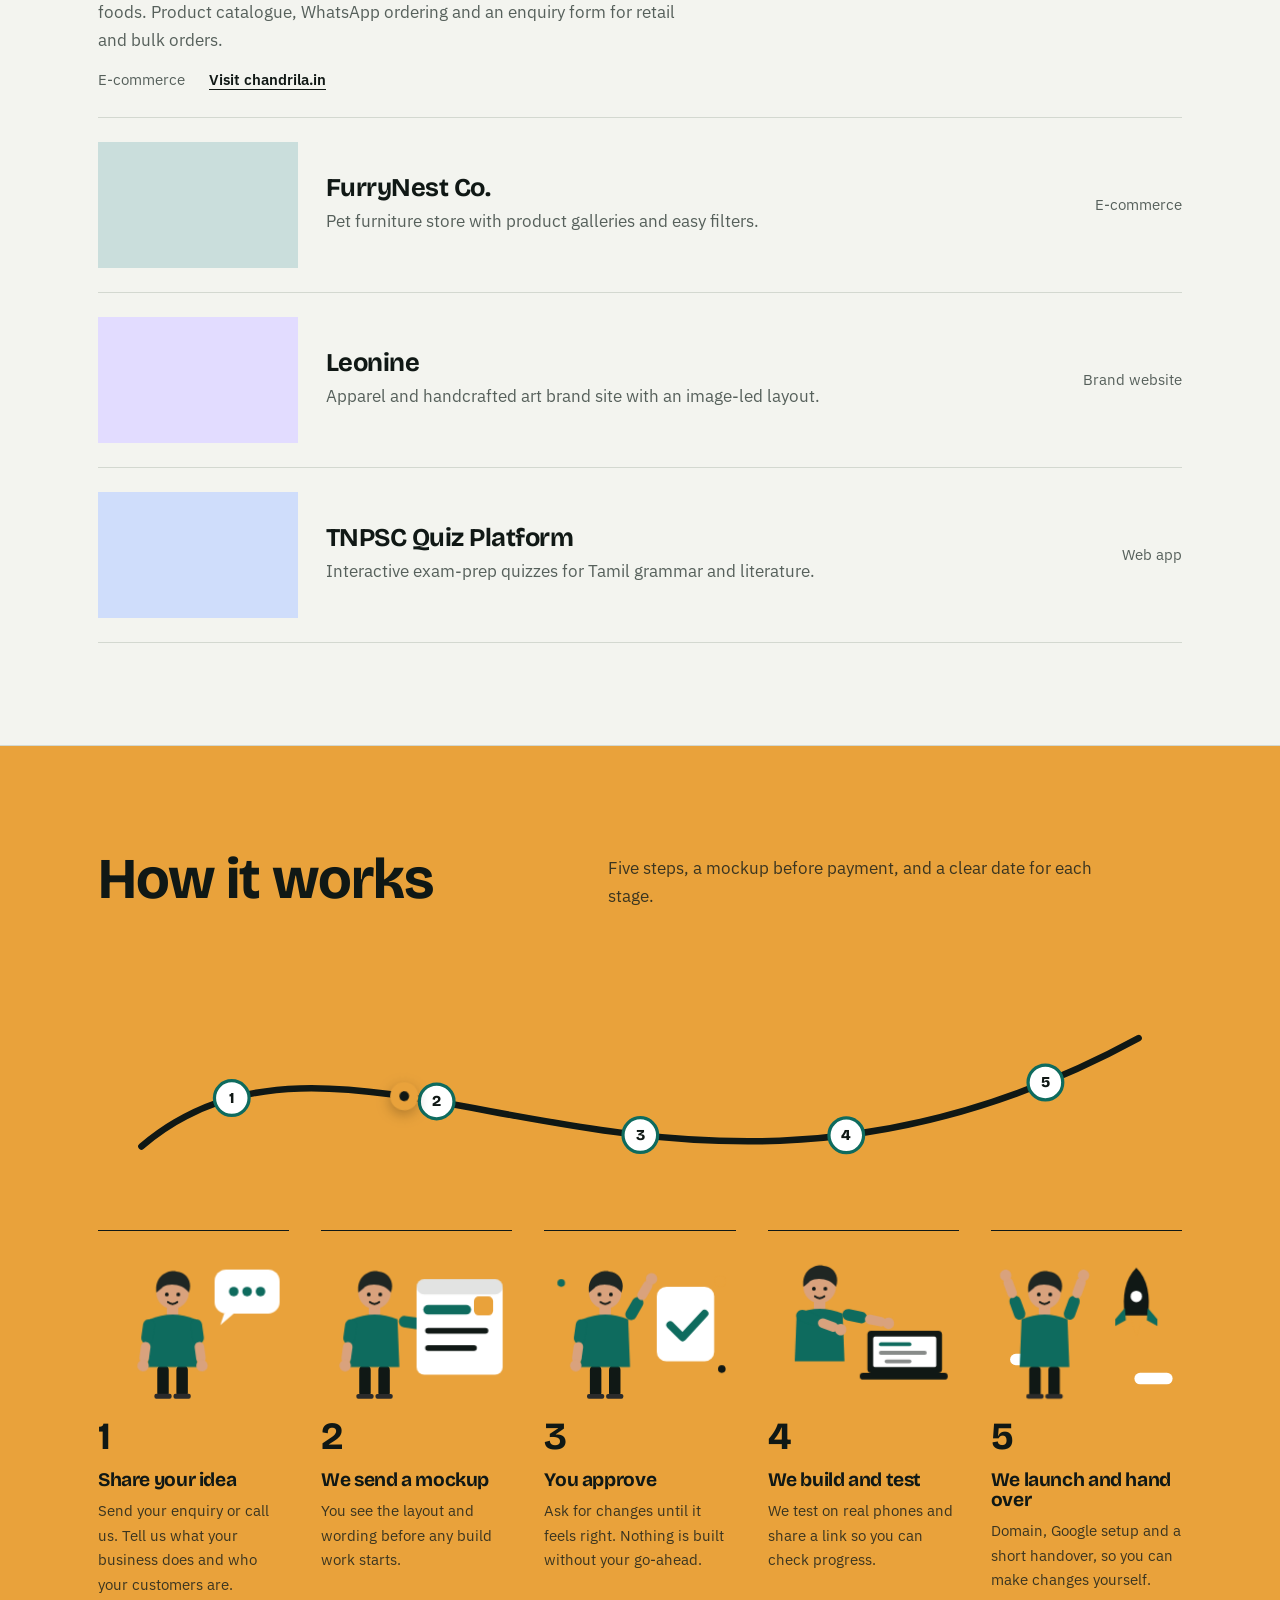
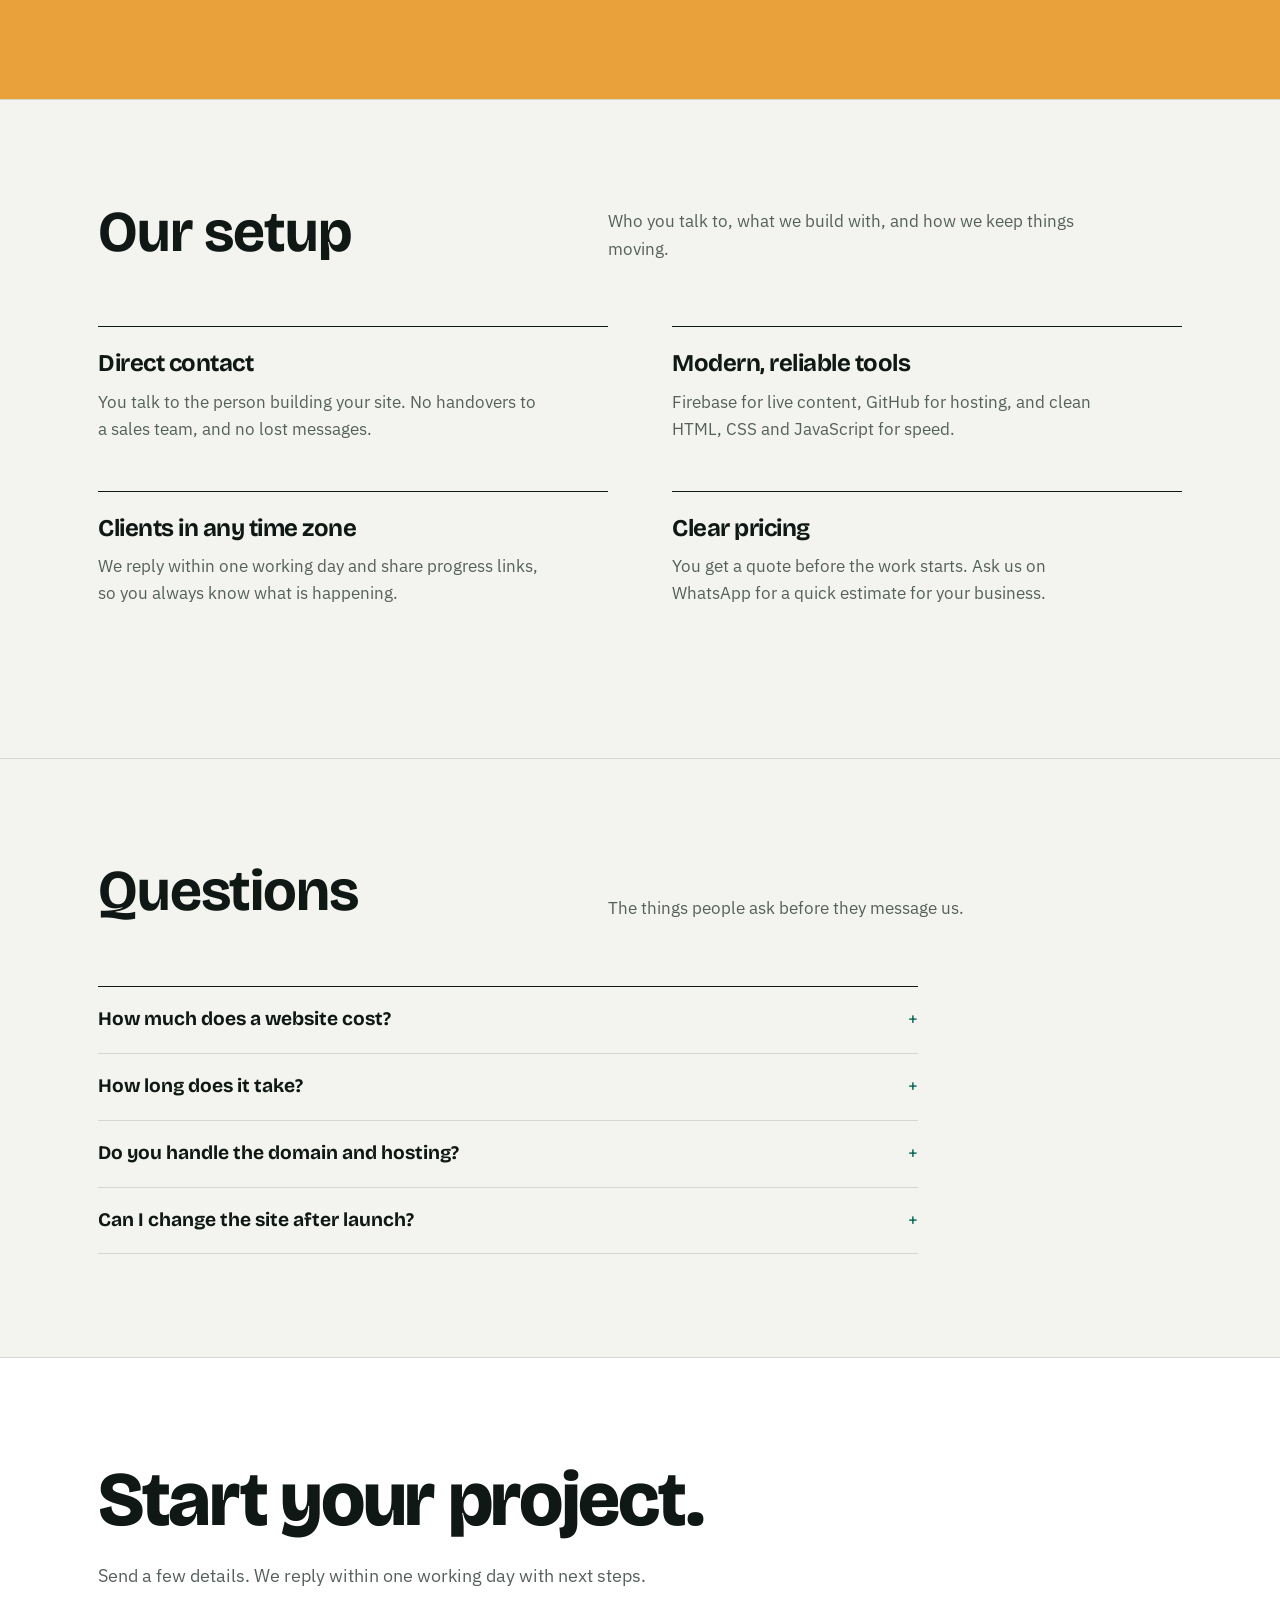
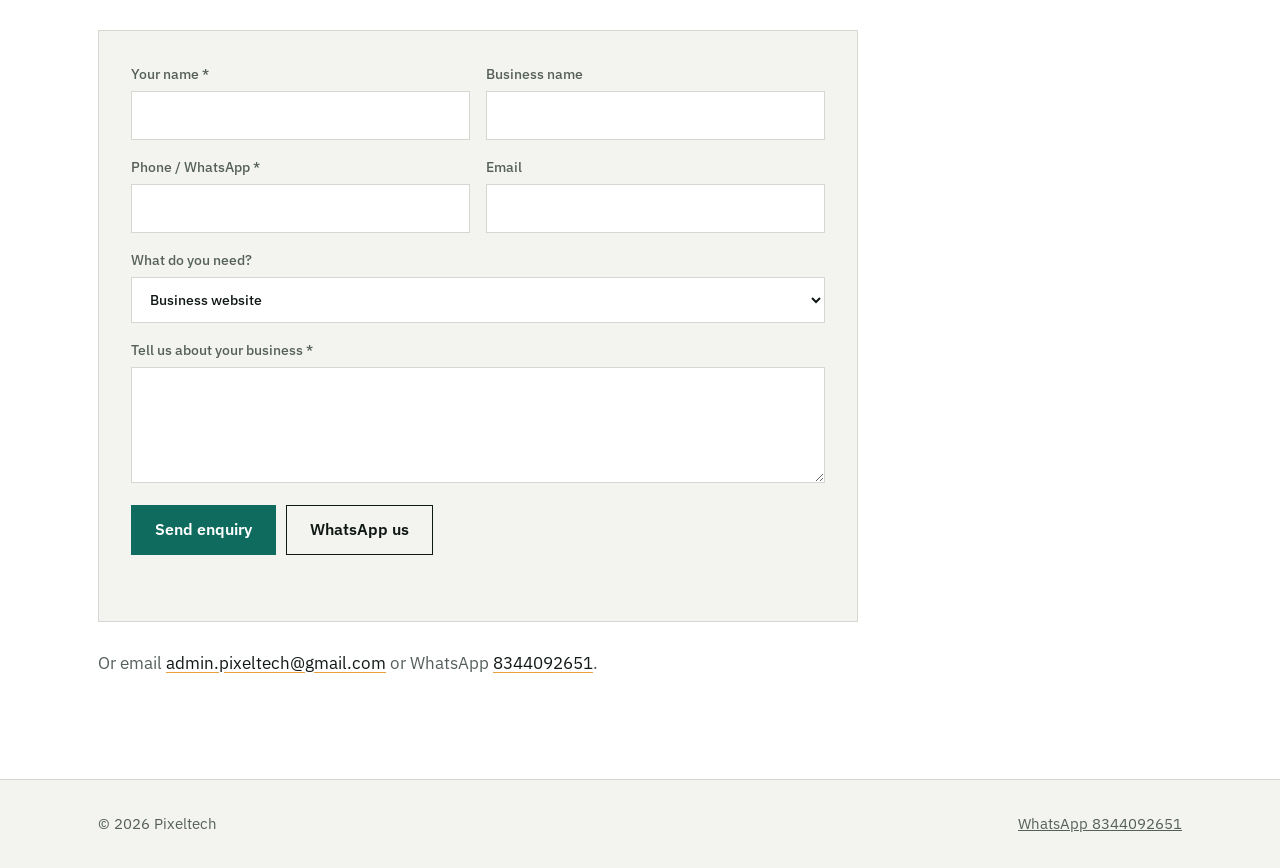
==== commit 7b7f0f5c: "Add files via upload" ====
--- a/index.html
+++ b/index.html
@@ -560,6 +560,8 @@
   .lgroups { display:flex; gap:8px; flex-wrap:wrap; margin-bottom:12px; }
   .lgchip { border:1px solid #CFE0DC; background:#fff; color:#0F2A28; border-radius:999px; padding:6px 12px; font:inherit; font-size:13px; font-weight:600; cursor:pointer; }
   .lgchip.on { background:#0C7A6E; border-color:#0C7A6E; color:#fff; }
+
+  .ldel select { width:100%; padding:9px 10px; border:1px solid #CFE0DC; border-radius:8px; font:inherit; background:#fff; }
 </style>
 </head>
 <body>
@@ -1004,6 +1006,21 @@
       <p id="lAMsg" class="muted" style="font-size:13px;margin-top:8px"></p>
     </div>
 
+    <div class="admin-form ldel" style="margin-bottom:16px">
+      <h3 style="margin-bottom:6px">Bulk delete</h3>
+      <p class="muted" style="font-size:12px;margin-bottom:10px">Pick the leads to remove, then check the count. Use this to clean the list before a fresh import. This cannot be undone.</p>
+      <div class="fgrid">
+        <label>Category<select id="lDelGroup"><option value="">Any</option><option>Schools</option><option>Salons</option><option>Gyms</option><option>Real estate</option><option>Clinics</option><option>Other</option></select></label>
+        <label>WhatsApp number<select id="lDelWa"><option value="">Any</option><option value="yes">With WhatsApp</option><option value="no">Without WhatsApp</option></select></label>
+        <label>Website<select id="lDelWeb"><option value="">Any</option><option value="yes">Has website</option><option value="no">No website</option><option value="unk">Not checked yet</option></select></label>
+        <label>Status<select id="lDelStatus"><option value="">Any</option><option>New</option><option>Contacted</option><option>Replied</option><option>Won</option><option>Rejected</option></select></label>
+      </div>
+      <div class="factions" style="align-items:center">
+        <span id="lDelCount" class="muted" style="font-size:13px;margin-right:auto"></span>
+        <button class="lbtn red" id="lDelBtn" type="button" onclick="lDelRun()">Delete matching</button>
+      </div>
+    </div>
+
     <div class="lgroups" id="lGroups"></div>
     <div class="lbar">
       <input id="lQ" type="text" placeholder="Search name, phone, city..." style="flex:1;min-width:200px">
@@ -1017,6 +1034,7 @@
       <span id="lBulkCount"></span>
       <select id="lBulkStatus"><option>New</option><option>Contacted</option><option>Replied</option><option>Won</option><option>Rejected</option></select>
       <button class="lbtn wa" type="button" onclick="lBulkApply()">Apply to selected</button>
+      <button class="lbtn red" type="button" onclick="lDelSelected()">Delete selected</button>
       <button class="lbtn" type="button" onclick="lBulkClear()">Clear</button>
     </div>
     <div id="lList" class="lcards"></div>
@@ -1442,6 +1460,40 @@
   window.lSetGroup = g => { lGroup = g === "All" ? "" : g; lShow = L_PAGE; lRender(); };
   window.lMore = () => { lShow += L_PAGE; lRender(); };
 
+  // ---------- Bulk delete ----------
+  function lDelMatch(l) {
+    const g = $("lDelGroup").value, wa = $("lDelWa").value, web = $("lDelWeb").value, st = $("lDelStatus").value;
+    return (!g || (l.group || lGroupOf(l)) === g)
+      && (!wa || (wa === "yes" ? !!l.mobile : !l.mobile))
+      && (!web || (web === "yes" ? !!l.website : web === "no" ? (!!l.webChecked && !l.website) : !l.webChecked))
+      && (!st || l.status === st);
+  }
+  function lDelUpdate() {
+    const hasCriteria = ["lDelGroup","lDelWa","lDelWeb","lDelStatus"].some(id => $(id).value !== "");
+    const n = hasCriteria ? lLeads.filter(lDelMatch).length : 0;
+    $("lDelCount").textContent = hasCriteria ? n + " lead(s) match" : "Pick at least one filter";
+    $("lDelBtn").disabled = n === 0;
+    $("lDelBtn").style.opacity = n === 0 ? ".5" : "1";
+  }
+  async function lDeleteIds(ids, label) {
+    if (!ids.length) return lToastMsg("Nothing to delete");
+    const typed = prompt(`Type DELETE to remove ${ids.length} ${label} lead(s). This cannot be undone.`);
+    if (typed !== "DELETE") return lToastMsg("Delete cancelled");
+    try {
+      for (let i = 0; i < ids.length; i += 400) {
+        const b = writeBatch(db);
+        ids.slice(i, i + 400).forEach(id => b.delete(doc(db, LCOL, id)));
+        await b.commit();
+      }
+      ids.forEach(id => lSel.delete(id));
+      lToastMsg(ids.length + " lead(s) deleted");
+    } catch (e) { lToastMsg("Delete failed: " + e.message); }
+    lDelUpdate();
+  }
+  window.lDelRun = () => lDeleteIds(lLeads.filter(lDelMatch).map(l => l.id), "matching");
+  window.lDelSelected = () => lDeleteIds([...lSel], "selected");
+  ["lDelGroup","lDelWa","lDelWeb","lDelStatus"].forEach(id => $(id).addEventListener("change", lDelUpdate));
+
   // Selection and expanded-details state survive re-renders
   const lSel = new Set(), lOpen = new Set();
   window.lToggleDetails = id => { lOpen.has(id) ? lOpen.delete(id) : lOpen.add(id); lRender(); };
@@ -1542,6 +1594,7 @@
       if (el) { el.value = keep.v; el.focus(); el.setSelectionRange(keep.pos, keep.pos); }
     }
     lRenderBulk();
+    lDelUpdate();
   }
   const lResetAndRender = () => { lShow = L_PAGE; lRender(); };
   $("lQ").addEventListener("input", lResetAndRender);
